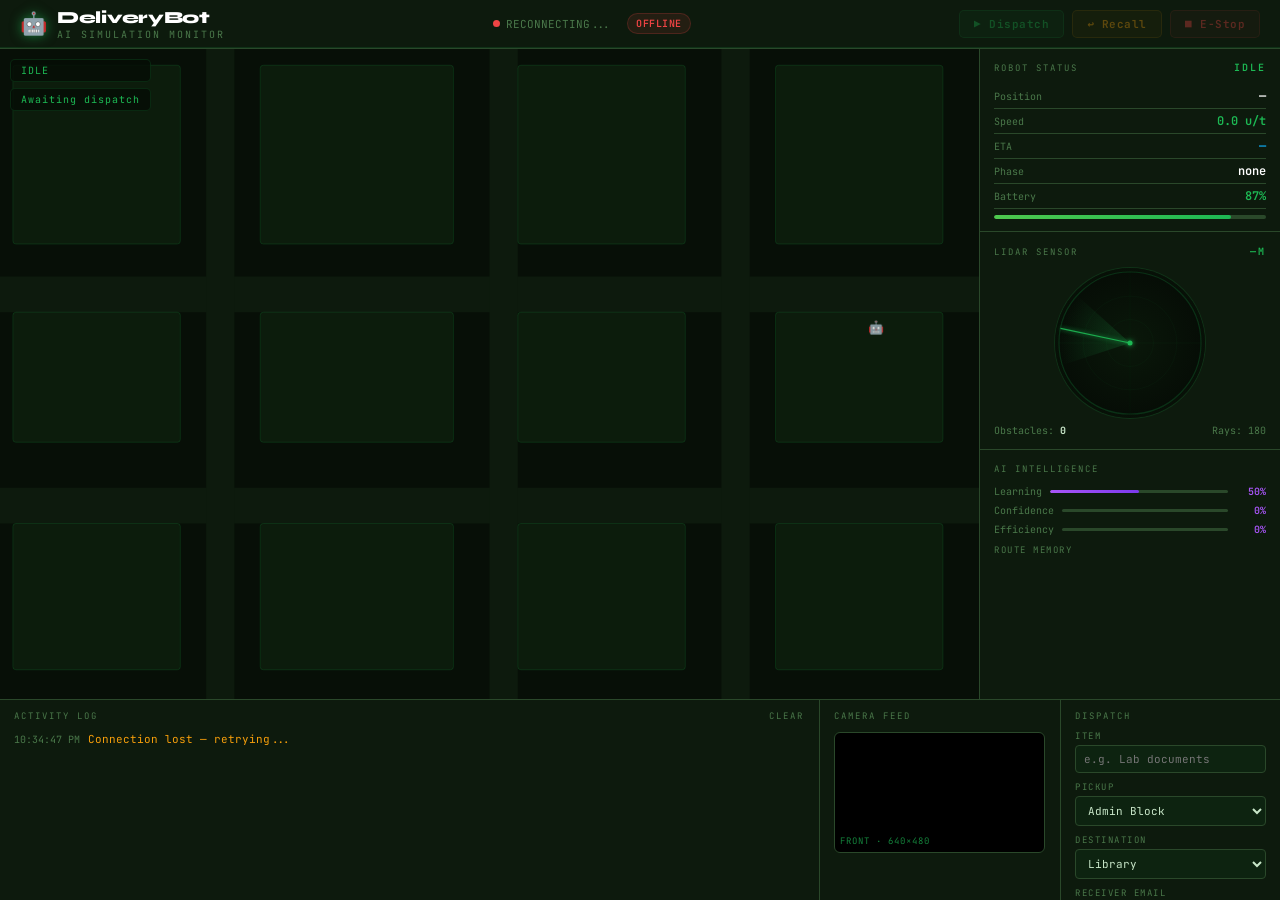
==== sim_viewer.html @ 1715b73e "Initial DeliveryBot release — autonomous campus delivery robot simulation Features: A* pathfinding, " ====
<!DOCTYPE html>
<html lang="en">
<head>
<meta charset="UTF-8">
<meta name="viewport" content="width=device-width, initial-scale=1.0">
<title>DeliveryBot — AI Simulation Monitor</title>
<style>
@import url('https://fonts.googleapis.com/css2?family=JetBrains+Mono:wght@300;400;500;600;700&family=Syne:wght@700;800&display=swap');

:root{
  --bg:#060d06; --panel:#0d1a0d; --border:rgba(29,185,84,0.15);
  --accent:#1db954; --accent2:rgba(29,185,84,0.08);
  --text:#c8e6c8; --muted:#4a784a; --faint:#2a482a;
  --err:#ef4444; --warn:#f59e0b; --blue:#0ea5e9;
  --mono:'JetBrains Mono',monospace; --disp:'Syne',sans-serif;
}
*{box-sizing:border-box;margin:0;padding:0}
html,body{height:100%;background:var(--bg);color:var(--text);font-family:var(--mono);font-size:13px;overflow:hidden}

/* ── Layout ── */
.shell{display:grid;grid-template-columns:1fr 300px;grid-template-rows:48px 1fr 200px;height:100vh;gap:1px;background:var(--faint)}
.topbar{grid-column:1/-1;background:var(--panel);display:flex;align-items:center;justify-content:space-between;padding:0 20px;border-bottom:1px solid var(--border)}
.map-panel{background:var(--bg);position:relative;overflow:hidden}
.side-panel{background:var(--panel);display:flex;flex-direction:column;gap:1px;overflow:hidden}
.bottom-bar{grid-column:1/-1;background:var(--panel);display:flex;gap:1px;overflow:hidden}

/* ── Topbar ── */
.tb-logo{display:flex;align-items:center;gap:10px}
.tb-logo-icon{font-size:22px;filter:drop-shadow(0 0 6px rgba(29,185,84,0.6))}
.tb-title{font-family:var(--disp);font-size:17px;font-weight:800;color:#fff;letter-spacing:-0.3px}
.tb-sub{font-size:10px;color:var(--muted);letter-spacing:2px}
.tb-status{display:flex;align-items:center;gap:6px;font-size:11px;color:var(--muted)}
.status-dot{width:7px;height:7px;border-radius:50%;background:var(--accent);animation:blink 1.8s ease-in-out infinite}
@keyframes blink{0%,100%{box-shadow:0 0 0 2px rgba(29,185,84,.25)}50%{box-shadow:0 0 0 4px rgba(29,185,84,.1)}}
.status-dot.offline{background:var(--err);animation:none}
.tb-controls{display:flex;gap:8px;align-items:center}
.tb-btn{padding:6px 14px;border-radius:5px;font-family:var(--mono);font-size:11px;font-weight:600;cursor:pointer;transition:all .2s;letter-spacing:.5px;border:1px solid}
.tb-btn.green{background:rgba(29,185,84,.12);color:var(--accent);border-color:rgba(29,185,84,.3)}
.tb-btn.green:hover{background:rgba(29,185,84,.22);border-color:var(--accent)}
.tb-btn.yellow{background:rgba(245,158,11,.1);color:var(--warn);border-color:rgba(245,158,11,.25)}
.tb-btn.yellow:hover{background:rgba(245,158,11,.2)}
.tb-btn.red{background:rgba(239,68,68,.1);color:var(--err);border-color:rgba(239,68,68,.25)}
.tb-btn.red:hover{background:rgba(239,68,68,.2)}
.tb-btn:disabled{opacity:.35;cursor:not-allowed}

/* ── Map canvas ── */
#sim-map{display:block;width:100%;height:100%}
.map-overlay{position:absolute;top:10px;left:10px;pointer-events:none;display:flex;flex-direction:column;gap:6px}
.map-tag{background:rgba(6,13,6,.8);border:1px solid var(--border);border-radius:5px;padding:4px 10px;font-size:10px;color:var(--accent);letter-spacing:1px}

/* ── Side panel sections ── */
.sp-section{padding:12px 14px;border-bottom:1px solid var(--faint)}
.sp-section:last-child{border-bottom:none;flex:1}
.sp-hdr{font-size:9px;color:var(--muted);letter-spacing:2px;text-transform:uppercase;margin-bottom:10px;display:flex;justify-content:space-between;align-items:center}
.sp-hdr span{color:var(--accent);font-size:10px;font-weight:600}

/* Robot status */
.rs-row{display:flex;justify-content:space-between;align-items:center;padding:4px 0;border-bottom:1px solid var(--faint)}
.rs-row:last-child{border-bottom:none}
.rs-key{font-size:10px;color:var(--muted)}
.rs-val{font-size:12px;font-weight:600;color:#fff}
.rs-val.green{color:var(--accent)}
.rs-val.yellow{color:var(--warn)}
.rs-val.red{color:var(--err)}
.rs-val.blue{color:var(--blue)}
.batt-bar{width:100%;height:4px;background:var(--faint);border-radius:99px;margin-top:6px;overflow:hidden}
.batt-fill{height:100%;border-radius:99px;background:linear-gradient(90deg,#4ec94e,var(--accent));transition:width .8s}

/* LIDAR */
.lidar-wrap{display:flex;justify-content:center;margin:4px 0}
#lidar-mini{border-radius:50%;background:radial-gradient(circle,#0a180a,#060d06);box-shadow:0 0 0 1px var(--border)}

/* AI panel */
.ai-row{display:flex;justify-content:space-between;margin-bottom:6px;align-items:center}
.ai-label{font-size:10px;color:var(--muted)}
.ai-bar{flex:1;height:3px;background:var(--faint);border-radius:99px;margin:0 8px;overflow:hidden}
.ai-bar-fill{height:100%;background:linear-gradient(90deg,#a855f7,#7c3aed);border-radius:99px;transition:width .8s}
.ai-pct{font-size:10px;font-weight:600;color:#a855f7;min-width:30px;text-align:right}

/* Bottom bar */
.log-panel{flex:1;padding:10px 14px;overflow-y:auto;display:flex;flex-direction:column;gap:4px}
.log-hdr{font-size:9px;color:var(--muted);letter-spacing:2px;text-transform:uppercase;margin-bottom:6px;display:flex;justify-content:space-between}
.log-line{font-size:11px;color:var(--text);display:flex;gap:8px;align-items:baseline}
.log-line .ts{color:var(--muted);font-size:10px;flex-shrink:0}
.log-line .msg{flex:1;overflow:hidden;text-overflow:ellipsis;white-space:nowrap}
.log-line.info .msg{color:var(--accent)}
.log-line.warn .msg{color:var(--warn)}
.log-line.err  .msg{color:var(--err)}
.log-line.blue .msg{color:var(--blue)}

/* Camera panel */
.cam-panel{width:240px;padding:10px 14px;border-left:1px solid var(--faint)}
.cam-canvas-wrap{position:relative;margin:6px 0}
#cam-canvas{display:block;width:100%;border-radius:6px;background:#000;border:1px solid var(--faint)}
.cam-label{position:absolute;bottom:6px;left:6px;font-size:9px;color:rgba(29,185,84,.7);letter-spacing:1px}
.cam-detect{margin-top:6px;display:flex;flex-direction:column;gap:3px}
.cam-obj{display:flex;justify-content:space-between;font-size:10px;padding:2px 6px;background:rgba(29,185,84,.06);border-radius:3px;border:1px solid var(--faint)}

/* Dispatch panel */
.dispatch-panel{width:220px;padding:10px 14px;border-left:1px solid var(--faint)}
.dp-field{display:flex;flex-direction:column;gap:3px;margin-bottom:8px}
.dp-label{font-size:9px;color:var(--muted);letter-spacing:1.5px;text-transform:uppercase}
.dp-input,.dp-select{
  background:rgba(29,185,84,.05);border:1px solid var(--faint);border-radius:4px;
  padding:6px 8px;font-family:var(--mono);font-size:11px;color:var(--text);
  transition:border-color .2s;outline:none;width:100%
}
.dp-input:focus,.dp-select:focus{border-color:rgba(29,185,84,.4);box-shadow:0 0 0 2px rgba(29,185,84,.08)}
.dp-select option{background:#0d1a0d}
.dp-btn{width:100%;padding:8px;border-radius:4px;font-family:var(--mono);font-size:11px;font-weight:700;cursor:pointer;transition:all .2s;letter-spacing:.5px;border:1px solid;margin-top:4px}
.dp-btn.start{background:rgba(29,185,84,.12);color:var(--accent);border-color:rgba(29,185,84,.3)}
.dp-btn.start:hover:not(:disabled){background:rgba(29,185,84,.22)}

/* Scrollbar */
::-webkit-scrollbar{width:3px;height:3px}
::-webkit-scrollbar-track{background:transparent}
::-webkit-scrollbar-thumb{background:var(--faint);border-radius:99px}

/* connection badge */
#conn-badge{font-size:10px;padding:3px 8px;border-radius:99px;font-weight:600;letter-spacing:.5px}
#conn-badge.connected{background:rgba(29,185,84,.12);color:var(--accent);border:1px solid rgba(29,185,84,.25)}
#conn-badge.disconnected{background:rgba(239,68,68,.1);color:var(--err);border:1px solid rgba(239,68,68,.2)}
</style>
</head>
<body>
<div class="shell">

  <!-- ── Top bar ── -->
  <header class="topbar">
    <div class="tb-logo">
      <span class="tb-logo-icon">🤖</span>
      <div>
        <div class="tb-title">DeliveryBot</div>
        <div class="tb-sub">AI SIMULATION MONITOR</div>
      </div>
    </div>
    <div style="display:flex;align-items:center;gap:16px">
      <div class="tb-status">
        <div class="status-dot" id="sys-dot"></div>
        <span id="sys-text">Connecting…</span>
      </div>
      <span id="conn-badge" class="disconnected">OFFLINE</span>
    </div>
    <div class="tb-controls">
      <button class="tb-btn green" id="btn-start" onclick="cmdStart()" disabled>▶ Dispatch</button>
      <button class="tb-btn yellow" id="btn-recall" onclick="cmdRecall()" disabled>↩ Recall</button>
      <button class="tb-btn red" id="btn-stop" onclick="cmdStop()" disabled>■ E-Stop</button>
    </div>
  </header>

  <!-- ── Map ── -->
  <div class="map-panel">
    <canvas id="sim-map"></canvas>
    <div class="map-overlay">
      <div class="map-tag" id="map-status-tag">IDLE</div>
      <div class="map-tag" id="map-task-tag">Awaiting dispatch</div>
    </div>
    <!-- Lock overlay banner -->
    <div id="lock-banner" style="display:none;position:absolute;top:50%;left:50%;transform:translate(-50%,-50%);
      background:rgba(6,13,6,0.92);border:2px solid rgba(239,68,68,0.5);border-radius:14px;
      padding:20px 28px;text-align:center;z-index:10;min-width:280px;
      box-shadow:0 0 40px rgba(239,68,68,0.2)">
      <div id="lock-banner-icon" style="font-size:36px;margin-bottom:8px">🔒</div>
      <div style="font-family:'Syne',sans-serif;font-size:17px;font-weight:800;color:#fff;margin-bottom:4px">DELIVERY LOCKED</div>
      <div style="font-size:11px;color:#ef4444;letter-spacing:2px;margin-bottom:12px" id="lock-banner-dest">Package at destination</div>
      <div id="lock-banner-hint" style="font-size:11px;color:#4a784a;margin-bottom:14px"></div>
      <div style="display:flex;gap:6px;justify-content:center;margin-bottom:10px" id="lock-banner-digits">
        <input class="sv-lock-digit" maxlength="1" type="text" inputmode="numeric"
          style="width:38px;height:44px;text-align:center;font-size:20px;font-weight:700;
          border-radius:8px;border:2px solid rgba(239,68,68,0.3);background:rgba(239,68,68,0.06);
          color:#fff;font-family:'JetBrains Mono',monospace;outline:none">
        <input class="sv-lock-digit" maxlength="1" type="text" inputmode="numeric"
          style="width:38px;height:44px;text-align:center;font-size:20px;font-weight:700;
          border-radius:8px;border:2px solid rgba(239,68,68,0.3);background:rgba(239,68,68,0.06);
          color:#fff;font-family:'JetBrains Mono',monospace;outline:none">
        <input class="sv-lock-digit" maxlength="1" type="text" inputmode="numeric"
          style="width:38px;height:44px;text-align:center;font-size:20px;font-weight:700;
          border-radius:8px;border:2px solid rgba(239,68,68,0.3);background:rgba(239,68,68,0.06);
          color:#fff;font-family:'JetBrains Mono',monospace;outline:none">
        <input class="sv-lock-digit" maxlength="1" type="text" inputmode="numeric"
          style="width:38px;height:44px;text-align:center;font-size:20px;font-weight:700;
          border-radius:8px;border:2px solid rgba(239,68,68,0.3);background:rgba(239,68,68,0.06);
          color:#fff;font-family:'JetBrains Mono',monospace;outline:none">
        <input class="sv-lock-digit" maxlength="1" type="text" inputmode="numeric"
          style="width:38px;height:44px;text-align:center;font-size:20px;font-weight:700;
          border-radius:8px;border:2px solid rgba(239,68,68,0.3);background:rgba(239,68,68,0.06);
          color:#fff;font-family:'JetBrains Mono',monospace;outline:none">
        <input class="sv-lock-digit" maxlength="1" type="text" inputmode="numeric"
          style="width:38px;height:44px;text-align:center;font-size:20px;font-weight:700;
          border-radius:8px;border:2px solid rgba(239,68,68,0.3);background:rgba(239,68,68,0.06);
          color:#fff;font-family:'JetBrains Mono',monospace;outline:none">
      </div>
      <div id="lock-banner-err" style="font-size:11px;color:#ef4444;min-height:16px;margin-bottom:8px"></div>
      <button onclick="svUnlock()" style="width:100%;padding:10px;background:rgba(239,68,68,0.15);
        border:1px solid rgba(239,68,68,0.4);border-radius:8px;color:#ef4444;
        font-family:'JetBrains Mono',monospace;font-size:12px;font-weight:700;
        cursor:pointer;letter-spacing:1px">🔓 UNLOCK</button>
    </div>
  </div>

  <!-- ── Side panel ── -->
  <div class="side-panel">
    <!-- Robot status -->
    <div class="sp-section">
      <div class="sp-hdr">Robot Status <span id="sp-status">IDLE</span></div>
      <div class="rs-row"><span class="rs-key">Position</span><span class="rs-val" id="rs-pos">—</span></div>
      <div class="rs-row"><span class="rs-key">Speed</span><span class="rs-val green" id="rs-speed">0.0 u/t</span></div>
      <div class="rs-row"><span class="rs-key">ETA</span><span class="rs-val blue" id="rs-eta">—</span></div>
      <div class="rs-row"><span class="rs-key">Phase</span><span class="rs-val" id="rs-phase">none</span></div>
      <div class="rs-row">
        <span class="rs-key">Battery</span>
        <span class="rs-val green" id="rs-batt">87%</span>
      </div>
      <div class="batt-bar"><div class="batt-fill" id="batt-fill" style="width:87%"></div></div>
    </div>

    <!-- LIDAR mini -->
    <div class="sp-section">
      <div class="sp-hdr">LIDAR Sensor <span id="lidar-nearest">—m</span></div>
      <div class="lidar-wrap">
        <canvas id="lidar-mini" width="150" height="150"></canvas>
      </div>
      <div style="display:flex;justify-content:space-between;font-size:10px;margin-top:6px;color:var(--muted)">
        <span>Obstacles: <b style="color:var(--text)" id="lidar-obs">0</b></span>
        <span>Rays: 180</span>
      </div>
    </div>

    <!-- AI info -->
    <div class="sp-section" style="flex:1">
      <div class="sp-hdr">AI Intelligence</div>
      <div class="ai-row">
        <span class="ai-label">Learning</span>
        <div class="ai-bar"><div class="ai-bar-fill" id="ai-learn-bar" style="width:50%"></div></div>
        <span class="ai-pct" id="ai-learn-pct">50%</span>
      </div>
      <div class="ai-row">
        <span class="ai-label">Confidence</span>
        <div class="ai-bar"><div class="ai-bar-fill" id="ai-conf-bar" style="width:0%"></div></div>
        <span class="ai-pct" id="ai-conf-pct">0%</span>
      </div>
      <div class="ai-row">
        <span class="ai-label">Efficiency</span>
        <div class="ai-bar"><div class="ai-bar-fill" id="ai-eff-bar" style="width:0%"></div></div>
        <span class="ai-pct" id="ai-eff-pct">0%</span>
      </div>
      <div style="font-size:9px;color:var(--muted);letter-spacing:1.5px;margin:8px 0 4px">ROUTE MEMORY</div>
      <div id="ai-routes" style="display:flex;flex-direction:column;gap:3px"></div>
    </div>
  </div>

  <!-- ── Bottom bar ── -->
  <div class="bottom-bar">
    <!-- Activity log -->
    <div class="log-panel" id="log-panel">
      <div class="log-hdr">Activity Log <span style="cursor:pointer;color:var(--muted)" onclick="clearLog()">Clear</span></div>
    </div>

    <!-- Camera feed -->
    <div class="cam-panel">
      <div class="sp-hdr">Camera Feed</div>
      <div class="cam-canvas-wrap">
        <canvas id="cam-canvas" width="210" height="120"></canvas>
        <span class="cam-label">FRONT · 640×480</span>
      </div>
      <div class="cam-detect" id="cam-detect"></div>
    </div>

    <!-- Dispatch -->
    <div class="dispatch-panel">
      <div class="sp-hdr" style="margin-bottom:8px">Dispatch</div>
      <div class="dp-field">
        <span class="dp-label">Item</span>
        <input class="dp-input" id="dp-item" placeholder="e.g. Lab documents">
      </div>
      <div class="dp-field">
        <span class="dp-label">Pickup</span>
        <select class="dp-select" id="dp-pickup">
          <option>Admin Block</option><option>Library</option>
          <option>Canteen</option><option>Main Gate</option>
        </select>
      </div>
      <div class="dp-field">
        <span class="dp-label">Destination</span>
        <select class="dp-select" id="dp-dest">
          <option>Library</option>
          <option>Lab A — Chemistry</option><option>Lab B — Physics</option>
          <option>Lab C — Computer</option><option>Canteen</option>
          <option>Room 101 — Science Block</option><option>Room 205 — Engineering</option>
          <option>Room 301 — Arts Block</option><option>Room 410 — Admin</option>
          <option>Medical Centre</option><option>Hostel A</option>
          <option>Hostel B</option><option>Sports Complex</option>
          <option>Main Gate</option>
        </select>
      </div>
      <div class="dp-field">
        <span class="dp-label">Receiver Email</span>
        <input class="dp-input" id="dp-receiver-email" type="email" placeholder="receiver@campus.edu">
      </div>
      <button class="dp-btn start" id="dp-btn" onclick="dispatchFromForm()">🚀 Start Delivery</button>
    </div>
  </div>

</div>

<script>
'use strict';

// ── WebSocket connection ──────────────────────────────────────────────
const WS_URL = 'ws://localhost:8000/ws';
let   ws, lastState = null, reconnectTimer = null;

function connect() {
  try { ws = new WebSocket(WS_URL); }
  catch { scheduleReconnect(); return; }

  ws.onopen = () => {
    setConnected(true);
    log('WebSocket connected to Python simulation', 'info');
  };
  ws.onmessage = e => {
    try {
      const msg = JSON.parse(e.data);
      if      (msg.type === 'state')            handleState(msg);
      else if (msg.type === 'delivery_lock')    showLockBanner(msg);
      else if (msg.type === 'delivery_unlocked') hideLockBanner(msg.message);
      else if (msg.type === 'unlock_error')     showLockBannerErr(msg.message);
    } catch {}
  };
  ws.onclose = () => {
    setConnected(false);
    scheduleReconnect();
  };
  ws.onerror = () => { ws.close(); };
}

function scheduleReconnect() {
  clearTimeout(reconnectTimer);
  reconnectTimer = setTimeout(connect, 3000);
}

function sendCmd(obj) {
  if (ws && ws.readyState === WebSocket.OPEN)
    ws.send(JSON.stringify(obj));
}

function setConnected(on) {
  const dot  = document.getElementById('sys-dot');
  const txt  = document.getElementById('sys-text');
  const badge = document.getElementById('conn-badge');
  dot.className  = 'status-dot' + (on ? '' : ' offline');
  txt.textContent = on ? 'ONLINE' : 'RECONNECTING...';
  badge.className = on ? 'connected' : 'disconnected';
  badge.textContent = on ? 'LIVE' : 'OFFLINE';
  ['btn-start','btn-recall','btn-stop'].forEach(id =>
    document.getElementById(id).disabled = !on
  );
}

// ── State handling ─────────────────────────────────────────────────
function handleState(s) {
  lastState = s;
  const r = s.robot;

  // Topbar tags
  const st = r.status.toUpperCase();
  const stTag = document.getElementById('map-status-tag');
  stTag.textContent = st;
  stTag.style.color = statusColor(r.status);

  document.getElementById('map-task-tag').textContent = r.task;

  // Side panel robot status
  document.getElementById('sp-status').textContent = st;
  document.getElementById('rs-pos').textContent   = `(${Math.round(r.x)}, ${Math.round(r.y)})`;
  document.getElementById('rs-speed').textContent = r.speed.toFixed(1) + ' u/t';
  document.getElementById('rs-eta').textContent   = r.eta > 0 ? r.eta + ' min' : '—';
  document.getElementById('rs-phase').textContent = r.phase || 'none';
  const bpct = Math.round(r.battery);
  document.getElementById('rs-batt').textContent  = bpct + '%';
  document.getElementById('batt-fill').style.width = bpct + '%';
  document.getElementById('batt-fill').style.background =
    bpct <= 20 ? '#ef4444' : bpct <= 40 ? '#f59e0b' :
    'linear-gradient(90deg,#4ec94e,#1db954)';

  // LIDAR
  const ld = s.lidar;
  document.getElementById('lidar-nearest').textContent = ld.nearest + 'm';
  document.getElementById('lidar-obs').textContent     = ld.obstacle_count;
  drawLidar(ld.points);

  // AI
  const ai = s.ai;
  setBar('ai-learn', ai.learning_progress);
  setBar('ai-conf',  ai.confidence);
  setBar('ai-eff',   ai.route_efficiency);
  renderRoutes(ai.routes);

  // Camera
  renderCamera(s.camera);

  // Map
  drawMap(s);
}

function statusColor(s) {
  const m = {idle:'#9ab89a',moving:'#1db954',avoiding:'#f59e0b',rerouting:'#0ea5e9',arrived:'#0ea5e9',returning:'#f59e0b'};
  return m[s] || '#9ab89a';
}
function setBar(id, pct) {
  document.getElementById(id+'-bar').style.width = pct + '%';
  document.getElementById(id+'-pct').textContent = pct + '%';
}
function renderRoutes(routes) {
  const el = document.getElementById('ai-routes');
  if (!routes || !routes.length) return;
  el.innerHTML = routes.map(r =>
    `<div style="display:flex;justify-content:space-between;font-size:9px;padding:2px 0;border-bottom:1px solid var(--faint)">
       <span style="color:var(--muted);overflow:hidden;text-overflow:ellipsis;white-space:nowrap;max-width:120px">${r.label}</span>
       <span style="color:#a855f7;font-weight:600">${r.score}%</span>
     </div>`
  ).join('');
}

// ── Map drawing ───────────────────────────────────────────────────────
const MAP_W = 760, MAP_H = 400;
const BUILDINGS = [
  {x:10, y:10, w:130,h:110,label:'Main Gate',    icon:'🏛'},
  {x:202,y:10, w:150,h:110,label:'Admin Block',  icon:'🏢'},
  {x:402,y:10, w:130,h:110,label:'Science',      icon:'🔬'},
  {x:10, y:162,w:130,h:80, label:'Library',      icon:'📚'},
  {x:202,y:162,w:150,h:80, label:'Lab A',        icon:'⚗'},
  {x:402,y:162,w:130,h:80, label:'Lab B',        icon:'⚡'},
  {x:602,y:162,w:130,h:80, label:'Canteen',      icon:'🍽'},
  {x:10, y:292,w:130,h:90, label:'Engineering',  icon:'⚙'},
  {x:202,y:292,w:150,h:90, label:'Hostel A',     icon:'🏠'},
  {x:402,y:292,w:130,h:90, label:'Sports',       icon:'⚽'},
  {x:602,y:10, w:130,h:110,label:'Medical',      icon:'🏥'},
  {x:602,y:292,w:130,h:90, label:'Hostel B',     icon:'🏘'},
];
const ROADS = [
  {x:0,y:140,w:760,h:22},{x:0,y:270,w:760,h:22},
  {x:160,y:0,w:22,h:400},{x:380,y:0,w:22,h:400},{x:560,y:0,w:22,h:400},
];

let mapCanvas, mapCtx, mapW, mapH;
let animFrame = 0;

function initMap() {
  mapCanvas = document.getElementById('sim-map');
  const parent = mapCanvas.parentElement;
  const dpr = window.devicePixelRatio || 1;
  mapW = parent.clientWidth;
  mapH = parent.clientHeight;
  mapCanvas.width  = mapW * dpr;
  mapCanvas.height = mapH * dpr;
  mapCanvas.style.width  = mapW + 'px';
  mapCanvas.style.height = mapH + 'px';
  mapCtx = mapCanvas.getContext('2d');
  mapCtx.scale(dpr, dpr);

  window.addEventListener('resize', initMap);
}

function sx(x){ return x * mapW / MAP_W; }
function sy(y){ return y * mapH / MAP_H; }
function sw(v){ return v * mapW / MAP_W; }
function sh(v){ return v * mapH / MAP_H; }

function drawMap(s) {
  if (!mapCtx) return;
  animFrame++;
  const c = mapCtx;
  c.clearRect(0, 0, mapW, mapH);

  // Background
  c.fillStyle = '#070f07';
  c.fillRect(0, 0, mapW, mapH);

  // Grid
  c.strokeStyle = 'rgba(29,185,84,0.05)';
  c.lineWidth = 1;
  for (let x = 0; x < mapW; x += sw(40)) {
    c.beginPath(); c.moveTo(x, 0); c.lineTo(x, mapH); c.stroke();
  }
  for (let y = 0; y < mapH; y += sh(40)) {
    c.beginPath(); c.moveTo(0, y); c.lineTo(mapW, y); c.stroke();
  }

  // Roads
  ROADS.forEach(r => {
    c.fillStyle = '#0d1a0d';
    c.fillRect(sx(r.x), sy(r.y), sw(r.w), sh(r.h));
    c.strokeStyle = 'rgba(29,185,84,0.1)';
    c.lineWidth = 1;
    c.setLineDash([sw(8), sw(5)]);
    c.beginPath();
    if (r.w > r.h) {
      c.moveTo(sx(r.x), sy(r.y + r.h/2));
      c.lineTo(sx(r.x + r.w), sy(r.y + r.h/2));
    } else {
      c.moveTo(sx(r.x + r.w/2), sy(r.y));
      c.lineTo(sx(r.x + r.w/2), sy(r.y + r.h));
    }
    c.stroke(); c.setLineDash([]);
  });

  // Buildings
  BUILDINGS.forEach(b => {
    const bx=sx(b.x),by=sy(b.y),bw=sw(b.w),bh=sh(b.h);
    c.fillStyle='rgba(13,31,13,0.9)';
    rrect(c,bx,by,bw,bh,3); c.fill();
    c.strokeStyle='rgba(29,185,84,0.2)'; c.lineWidth=1;
    rrect(c,bx,by,bw,bh,3); c.stroke();
    c.font=`${sw(12)}px serif`; c.textAlign='center';
    c.fillText(b.icon,bx+bw/2,by+sh(22));
    c.font=`500 ${Math.max(7,sw(7.5))}px 'JetBrains Mono',monospace`;
    c.fillStyle='rgba(29,185,84,0.5)';
    c.fillText(b.label,bx+bw/2,by+sh(34));
  });

  // Home base
  c.beginPath(); c.arc(sx(680),sy(170),sw(18),0,Math.PI*2);
  c.strokeStyle='rgba(29,185,84,0.3)'; c.lineWidth=1.5;
  c.setLineDash([3,3]); c.stroke(); c.setLineDash([]);
  c.font=`${sw(10)}px serif`; c.textAlign='center';
  c.fillText('🤖',sx(680),sy(170)+sh(4));

  // LIDAR overlay
  if (s.lidar && s.lidar.points) drawLidarOverlay(c, s.robot, s.lidar.points);

  // Route path
  if (s.path && s.path.length > 1) {
    c.save();
    c.strokeStyle='rgba(29,185,84,0.4)'; c.lineWidth=sw(3);
    c.setLineDash([sw(6),sw(4)]);
    const off = (animFrame * 0.5) % (sw(6)+sw(4));
    c.lineDashOffset = -off;
    c.beginPath();
    c.moveTo(sx(s.path[0].x), sy(s.path[0].y));
    s.path.slice(1).forEach(p=>c.lineTo(sx(p.x),sy(p.y)));
    c.stroke(); c.setLineDash([]); c.restore();
  }

  // Trail
  if (s.trail) {
    s.trail.forEach((t,i)=>{
      const alpha = (i/s.trail.length)*0.35;
      c.beginPath(); c.arc(sx(t.x),sy(t.y),sw(2),0,Math.PI*2);
      c.fillStyle=`rgba(29,185,84,${alpha})`; c.fill();
    });
  }

  // Markers
  if (s.pickup) drawMarker(c, s.pickup.x, s.pickup.y, '#f59e0b', '📦', 'PICKUP');
  if (s.dest) {
    const locked = s.lock && s.lock.active;
    drawMarker(c, s.dest.x, s.dest.y, locked ? '#ef4444' : '#0ea5e9',
               locked ? '🔒' : '📍', locked ? 'LOCKED' : 'DEST');
    // Pulse ring when locked
    if (locked) {
      const pr = (animFrame % 40) / 40 * sw(24);
      const pa = 1 - pr / sw(24);
      c.beginPath(); c.arc(sx(s.dest.x), sy(s.dest.y), pr, 0, Math.PI*2);
      c.strokeStyle = `rgba(239,68,68,${pa*0.6})`; c.lineWidth=1.5; c.stroke();
    }
  }

  // Dynamic obstacles
  if (s.obstacles) {
    s.obstacles.forEach(o=>{
      const col = o.type==='vehicle'?'#f59e0b':'#ef4444';
      c.beginPath(); c.arc(sx(o.x),sy(o.y),sw(o.radius),0,Math.PI*2);
      c.fillStyle=col+'22'; c.fill();
      c.strokeStyle=col+'88'; c.lineWidth=1; c.stroke();
      c.font=`${sw(8)}px serif`; c.textAlign='center';
      c.fillText(o.type==='vehicle'?'🚗':'👤',sx(o.x),sy(o.y)+sh(4));
    });
  }

  // Robot
  drawRobot(c, s.robot);
}

function drawLidarOverlay(c, robot, pts) {
  const rx = sx(robot.x), ry = sy(robot.y);
  pts.forEach(p=>{
    if (!p.hit) return;
    const px=sx(p.x), py=sy(p.y);
    const col = p.type==='building'?'rgba(29,185,84,0.18)':
                p.type==='vehicle'?'rgba(245,158,11,0.5)':
                'rgba(239,68,68,0.5)';
    c.beginPath(); c.moveTo(rx,ry); c.lineTo(px,py);
    c.strokeStyle=col; c.lineWidth=0.5; c.stroke();
    if (p.type!=='building') {
      c.beginPath(); c.arc(px,py,sw(3),0,Math.PI*2);
      c.fillStyle=col; c.fill();
    }
  });
}

function drawRobot(c, r) {
  const rx = sx(r.x), ry = sy(r.y);
  c.save(); c.translate(rx,ry); c.rotate(r.angle + Math.PI/2);
  const col = r.status==='avoiding'?'#f59e0b':
              r.status==='rerouting'?'#0ea5e9':'#1db954';
  c.shadowColor=col; c.shadowBlur=sw(10);
  const bw=sw(12), bh=sh(18);
  c.fillStyle='rgba(6,13,6,0.9)'; c.strokeStyle=col; c.lineWidth=1.5;
  rrect(c,-bw/2,-bh/2,bw,bh,sw(3)); c.fill(); c.stroke();
  c.fillStyle=col;
  rrect(c,-bw/2,-bh/2,bw,bh*0.38,sw(3)); c.fill();
  // wheels
  [[-bw/2-2,-bh*0.2],[bw/2-1,-bh*0.2],[-bw/2-2,bh*0.2],[bw/2-1,bh*0.2]].forEach(([wx,wy])=>{
    c.fillStyle='#0d2010';
    rrect(c,wx,wy-sh(2.5),2.5,sh(5),1); c.fill();
  });
  // center light
  c.beginPath(); c.arc(0,sh(3),sw(2.5),0,Math.PI*2);
  c.fillStyle=col; c.fill();
  c.shadowBlur=0; c.restore();

  // Pulse ring when idle/arrived
  if (r.status==='idle'||r.status==='arrived') {
    const pr = (animFrame % 60) / 60 * sw(20);
    const pa = 1 - pr / sw(20);
    c.beginPath(); c.arc(rx,ry,pr,0,Math.PI*2);
    c.strokeStyle=`rgba(29,185,84,${pa*0.5})`; c.lineWidth=1.5; c.stroke();
  }
}

function drawMarker(c,wx,wy,col,icon,label){
  const x=sx(wx),y=sy(wy);
  c.beginPath(); c.arc(x,y,sw(10),0,Math.PI*2);
  c.fillStyle=col+'22'; c.fill();
  c.strokeStyle=col; c.lineWidth=1.5; c.stroke();
  c.font=`${sw(9)}px serif`; c.textAlign='center';
  c.fillText(icon,x,y+sh(3));
  c.font=`600 ${Math.max(6,sw(6.5))}px 'JetBrains Mono',monospace`;
  c.fillStyle=col; c.fillText(label,x,y+sh(18));
}

function rrect(c,x,y,w,h,r){
  c.beginPath();
  c.moveTo(x+r,y); c.lineTo(x+w-r,y);
  c.quadraticCurveTo(x+w,y,x+w,y+r);
  c.lineTo(x+w,y+h-r);
  c.quadraticCurveTo(x+w,y+h,x+w-r,y+h);
  c.lineTo(x+r,y+h);
  c.quadraticCurveTo(x,y+h,x,y+h-r);
  c.lineTo(x,y+r);
  c.quadraticCurveTo(x,y,x+r,y);
  c.closePath();
}

// ── LIDAR mini ────────────────────────────────────────────────────────
let lidarAngle = 0;
const lidarCanvas = () => document.getElementById('lidar-mini');

function drawLidar(pts) {
  const cv = lidarCanvas();
  if (!cv) return;
  const ct = cv.getContext('2d');
  const W = cv.width, H = cv.height, cx = W/2, cy = H/2, R = W/2 - 4;
  ct.clearRect(0,0,W,H);

  // Background
  const bg = ct.createRadialGradient(cx,cy,0,cx,cy,R);
  bg.addColorStop(0,'#0a180a'); bg.addColorStop(1,'#060d06');
  ct.fillStyle=bg; ct.beginPath(); ct.arc(cx,cy,R,0,Math.PI*2); ct.fill();

  // Rings
  [0.33,0.66,1].forEach(f=>{
    ct.beginPath(); ct.arc(cx,cy,R*f,0,Math.PI*2);
    ct.strokeStyle=`rgba(29,185,84,${f===1?0.2:0.07})`; ct.lineWidth=f===1?1.2:0.5; ct.stroke();
  });

  // Cross
  ct.strokeStyle='rgba(29,185,84,0.07)'; ct.lineWidth=0.5;
  ct.beginPath(); ct.moveTo(cx-R,cy); ct.lineTo(cx+R,cy); ct.stroke();
  ct.beginPath(); ct.moveTo(cx,cy-R); ct.lineTo(cx,cy+R); ct.stroke();

  // Sweep
  lidarAngle = (lidarAngle + 0.05) % (Math.PI*2);
  const sweepLen = Math.PI/3;
  ct.save(); ct.translate(cx,cy); ct.rotate(lidarAngle);
  const sg = ct.createRadialGradient(0,0,0,0,0,R);
  sg.addColorStop(0,'rgba(29,185,84,0.2)'); sg.addColorStop(1,'rgba(29,185,84,0)');
  ct.beginPath(); ct.moveTo(0,0); ct.arc(0,0,R,-sweepLen/2,sweepLen/2); ct.closePath();
  ct.fillStyle=sg; ct.fill();
  ct.beginPath(); ct.moveTo(0,0); ct.lineTo(R,0);
  ct.strokeStyle='rgba(29,185,84,0.9)'; ct.lineWidth=1.2;
  ct.shadowColor='#1db954'; ct.shadowBlur=4; ct.stroke(); ct.shadowBlur=0;
  ct.restore();

  // Obstacle dots
  if (pts) {
    pts.forEach(p=>{
      if (!p.hit) return;
      const px = cx + Math.cos(p.angle)*R*(p.distance/90)*0.95;
      const py = cy + Math.sin(p.angle)*R*(p.distance/90)*0.95;
      const col = p.type==='building'?'rgba(29,185,84,0.4)':
                  p.type==='vehicle'?'rgba(245,158,11,0.8)':
                  'rgba(239,68,68,0.8)';
      ct.beginPath(); ct.arc(px,py,1.8,0,Math.PI*2);
      ct.fillStyle=col; ct.fill();
    });
  }

  // Center dot
  ct.beginPath(); ct.arc(cx,cy,2.5,0,Math.PI*2);
  ct.fillStyle='#1db954'; ct.shadowColor='#1db954'; ct.shadowBlur=5;
  ct.fill(); ct.shadowBlur=0;
}

// ── Camera feed ───────────────────────────────────────────────────────
function renderCamera(cam) {
  if (!cam) return;
  const cv = document.getElementById('cam-canvas');
  if (!cv) return;
  const ct = cv.getContext('2d');
  const W = cv.width, H = cv.height;
  ct.clearRect(0,0,W,H);

  // Dark green tint background
  ct.fillStyle='#030803'; ct.fillRect(0,0,W,H);

  // Scanlines
  for (let y=0; y<H; y+=3) {
    ct.fillStyle='rgba(0,0,0,0.15)'; ct.fillRect(0,y,W,1);
  }

  // Grid overlay
  ct.strokeStyle='rgba(29,185,84,0.06)'; ct.lineWidth=0.5;
  for (let x=0; x<W; x+=20){ct.beginPath();ct.moveTo(x,0);ct.lineTo(x,H);ct.stroke();}
  for (let y=0; y<H; y+=20){ct.beginPath();ct.moveTo(0,y);ct.lineTo(W,y);ct.stroke();}

  // Crosshair
  ct.strokeStyle='rgba(29,185,84,0.3)'; ct.lineWidth=0.8;
  ct.beginPath(); ct.moveTo(W/2-12,H/2); ct.lineTo(W/2+12,H/2); ct.stroke();
  ct.beginPath(); ct.moveTo(W/2,H/2-12); ct.lineTo(W/2,H/2+12); ct.stroke();
  ct.beginPath(); ct.arc(W/2,H/2,18,0,Math.PI*2);
  ct.strokeStyle='rgba(29,185,84,0.15)'; ct.stroke();

  // Detected objects
  if (cam.objects && cam.objects.length) {
    cam.objects.forEach((obj,i) => {
      const bx = W/2 + (obj.bearing / 30) * (W/3);
      const by = H/2 - 10 + i * 20;
      const bw = 44, bh = 16;
      ct.strokeStyle='rgba(29,185,84,0.7)'; ct.lineWidth=1;
      ct.strokeRect(bx - bw/2, by - bh/2, bw, bh);
      ct.font='500 8px JetBrains Mono,monospace';
      ct.fillStyle='rgba(29,185,84,0.9)';
      ct.textAlign='center';
      ct.fillText(obj.label, bx, by + 3);
    });
  }

  // Corner brackets
  const bs = 10, bl = 14;
  ct.strokeStyle='rgba(29,185,84,0.35)'; ct.lineWidth=1.5;
  [[0,0],[W-bs,0],[0,H-bs],[W-bs,H-bs]].forEach(([cx,cy])=>{
    const sx = cx===0?1:-1, sy = cy===0?1:-1;
    ct.beginPath(); ct.moveTo(cx+bs,cy); ct.lineTo(cx,cy); ct.lineTo(cx,cy+bs); ct.stroke();
  });

  // Detected objects list
  const det = document.getElementById('cam-detect');
  det.innerHTML = cam.objects && cam.objects.length
    ? cam.objects.map(o=>
        `<div class="cam-obj">
          <span>${o.label}</span>
          <span style="color:var(--blue)">${o.distance}m</span>
          <span style="color:var(--accent)">${Math.round(o.confidence*100)}%</span>
        </div>`
      ).join('')
    : `<div style="font-size:10px;color:var(--muted)">No objects detected</div>`;
}

// ── Activity log ──────────────────────────────────────────────────────
const MAX_LOG = 80;
let logLines = [];
let prevStatus = '';

function log(msg, type='info') {
  const ts = new Date().toLocaleTimeString([],{hour:'2-digit',minute:'2-digit',second:'2-digit'});
  logLines.unshift({ ts, msg, type });
  if (logLines.length > MAX_LOG) logLines.pop();
  renderLog();
}

function renderLog() {
  const panel = document.getElementById('log-panel');
  const existing = panel.children;
  // Keep header
  while (panel.children.length > 1) panel.removeChild(panel.lastChild);
  logLines.slice(0, 30).forEach(l => {
    const div = document.createElement('div');
    div.className = `log-line ${l.type}`;
    div.innerHTML = `<span class="ts">${l.ts}</span><span class="msg">${l.msg}</span>`;
    panel.appendChild(div);
  });
}

function clearLog() { logLines = []; renderLog(); }

// Auto-log status changes
function watchStatus(s) {
  const cur = s.robot.status;
  if (cur !== prevStatus) {
    const msgs = {
      idle:      ['Robot idle at home base', 'info'],
      moving:    [`En route — ${s.robot.task}`, 'info'],
      avoiding:  ['Obstacle detected — pausing', 'warn'],
      rerouting: ['AI replanning path...', 'blue'],
      arrived:   [`Arrived: ${s.robot.destination}`, 'info'],
      returning: ['Returning to home base', 'warn'],
    };
    const [m, t] = msgs[cur] || [cur, 'info'];
    log(m, t);
    prevStatus = cur;
  }
}

// ── Delivery lock / unlock ─────────────────────────────────────────────
let _lockActive = false;

function showLockBanner(msg) {
  _lockActive = true;
  const banner = document.getElementById('lock-banner');
  if (!banner) return;
  banner.style.display = 'block';

  const destEl = document.getElementById('lock-banner-dest');
  if (destEl) destEl.textContent = `${msg.item || 'Package'} at ${msg.dest || 'destination'}`;

  const hintEl = document.getElementById('lock-banner-hint');
  if (hintEl) hintEl.textContent = msg.otp_hint || '';

  if (msg.dev_otp && hintEl) {
    hintEl.innerHTML = `DEV — Unlock Code: <strong style="color:#ef4444">${msg.dev_otp}</strong>`;
  }

  // Wire digit inputs
  const digits = document.querySelectorAll('.sv-lock-digit');
  digits.forEach((el, i) => {
    el.value = '';
    const fresh = el.cloneNode(true);
    el.parentNode.replaceChild(fresh, el);
  });
  const fresh = document.querySelectorAll('.sv-lock-digit');
  fresh.forEach((el, i) => {
    el.addEventListener('input', e => {
      const val = e.target.value.replace(/\D/g,'');
      e.target.value = val;
      if (val && i < fresh.length-1) fresh[i+1].focus();
    });
    el.addEventListener('keydown', e => {
      if (e.key==='Backspace' && !el.value && i>0) fresh[i-1].focus();
      if (e.key==='Enter') svUnlock();
    });
    el.addEventListener('paste', e => {
      const data = (e.clipboardData||window.clipboardData).getData('text').replace(/\D/g,'');
      if (data.length >= 6) {
        fresh.forEach((d,j)=>{ d.value=data[j]||''; });
        e.preventDefault();
        setTimeout(svUnlock, 200);
      }
    });
  });

  setTimeout(() => fresh[0]?.focus(), 100);
  log('DELIVERY LOCKED — enter unlock code', 'err');
}

function hideLockBanner(message) {
  _lockActive = false;
  const banner = document.getElementById('lock-banner');
  const icon = document.getElementById('lock-banner-icon');
  if (icon) {
    icon.textContent = '🔓';
    icon.style.filter = 'drop-shadow(0 0 10px #1db954)';
  }
  setTimeout(() => {
    if (banner) banner.style.display = 'none';
    if (icon) { icon.textContent = '🔒'; icon.style.filter = ''; }
  }, 1400);
  log(message || 'Package unlocked — robot returning', 'info');
}

function showLockBannerErr(message) {
  const el = document.getElementById('lock-banner-err');
  if (el) el.textContent = message || 'Incorrect code';
  const digits = document.querySelectorAll('.sv-lock-digit');
  digits.forEach(d => { d.value=''; d.style.borderColor='rgba(239,68,68,0.8)'; });
  setTimeout(()=>digits.forEach(d=>d.style.borderColor=''),600);
  digits[0]?.focus();
}

function svUnlock() {
  const digits  = document.querySelectorAll('.sv-lock-digit');
  const entered = Array.from(digits).map(d=>d.value).join('');
  const errEl   = document.getElementById('lock-banner-err');
  if (errEl) errEl.textContent = '';
  if (entered.length < 6) { if(errEl) errEl.textContent='Enter all 6 digits'; return; }
  sendCmd({ cmd: 'unlock', otp: entered });
}

// ── Commands ──────────────────────────────────────────────────────────
function cmdStart() {
  const d = document.getElementById('dp-dest').value;
  const i = document.getElementById('dp-item').value || 'Package';
  const p = document.getElementById('dp-pickup').value;
  const re = document.getElementById('dp-receiver-email')?.value.trim() || '';
  sendCmd({ cmd:'start', destination:d, item:i, pickup:p, receiver_email: re });
  log(`Dispatching: ${i} -> ${d}`, 'info');
}
function cmdRecall()  { sendCmd({cmd:'recall'}); log('Robot recalled','warn'); }
function cmdStop()    { sendCmd({cmd:'estop'});  log('Emergency stop!','err'); }
function dispatchFromForm() { cmdStart(); }

// ── Idle animation (no WS) ────────────────────────────────────────────
function idleLoop() {
  if (!lastState) {
    // Draw empty map while disconnected
    if (mapCtx) {
      mapCtx.clearRect(0,0,mapW,mapH);
      mapCtx.fillStyle='#070f07'; mapCtx.fillRect(0,0,mapW,mapH);
      ROADS.forEach(r=>{mapCtx.fillStyle='#0d1a0d';mapCtx.fillRect(sx(r.x),sy(r.y),sw(r.w),sh(r.h));});
      BUILDINGS.forEach(b=>{
        mapCtx.fillStyle='rgba(13,31,13,0.9)'; rrect(mapCtx,sx(b.x),sy(b.y),sw(b.w),sh(b.h),3); mapCtx.fill();
        mapCtx.strokeStyle='rgba(29,185,84,0.15)'; mapCtx.lineWidth=1;rrect(mapCtx,sx(b.x),sy(b.y),sw(b.w),sh(b.h),3);mapCtx.stroke();
      });
      mapCtx.font=`${sw(10)}px serif`; mapCtx.textAlign='center';
      mapCtx.fillText('🤖',sx(680),sy(170)+sh(4));
    }
    drawLidar(null);
  }
  requestAnimationFrame(idleLoop);
}

// ── Override handleState to also watch status ─────────────────────────
const _orig = handleState;
function handleStateWrapped(s) { _orig(s); watchStatus(s); }

// Re-bind ws onmessage after redefinition
const origConnect = connect;

// ── Boot ──────────────────────────────────────────────────────────────
window.addEventListener('load', () => {
  initMap();
  idleLoop();

  ws = null;
  try {
    const _ws = new WebSocket(WS_URL);
    _ws.onopen = () => {
      ws = _ws;
      setConnected(true);
      log('WebSocket connected to Python simulation', 'info');
    };
    _ws.onmessage = e => {
      try {
        const msg = JSON.parse(e.data);
        if      (msg.type === 'state')             handleStateWrapped(msg);
        else if (msg.type === 'delivery_lock')     showLockBanner(msg);
        else if (msg.type === 'delivery_unlocked') hideLockBanner(msg.message);
        else if (msg.type === 'unlock_error')      showLockBannerErr(msg.message);
      } catch {}
    };
    _ws.onclose = () => {
      setConnected(false);
      log('Connection lost — retrying...', 'warn');
      setTimeout(()=>connect(), 3000);
    };
    _ws.onerror = () => _ws.close();
  } catch { log('Could not connect to Python backend', 'err'); }
});

// Re-define connect to reuse same message handler
function connect() {
  try {
    ws = new WebSocket(WS_URL);
    ws.onopen = () => { setConnected(true); log('Reconnected','info'); };
    ws.onmessage = e => {
      try {
        const msg = JSON.parse(e.data);
        if      (msg.type === 'state')             handleStateWrapped(msg);
        else if (msg.type === 'delivery_lock')     showLockBanner(msg);
        else if (msg.type === 'delivery_unlocked') hideLockBanner(msg.message);
        else if (msg.type === 'unlock_error')      showLockBannerErr(msg.message);
      } catch {}
    };
    ws.onclose = () => { setConnected(false); setTimeout(connect, 3000); };
    ws.onerror = () => ws.close();
  } catch { setTimeout(connect, 3000); }
}
</script>
</body>
</html>
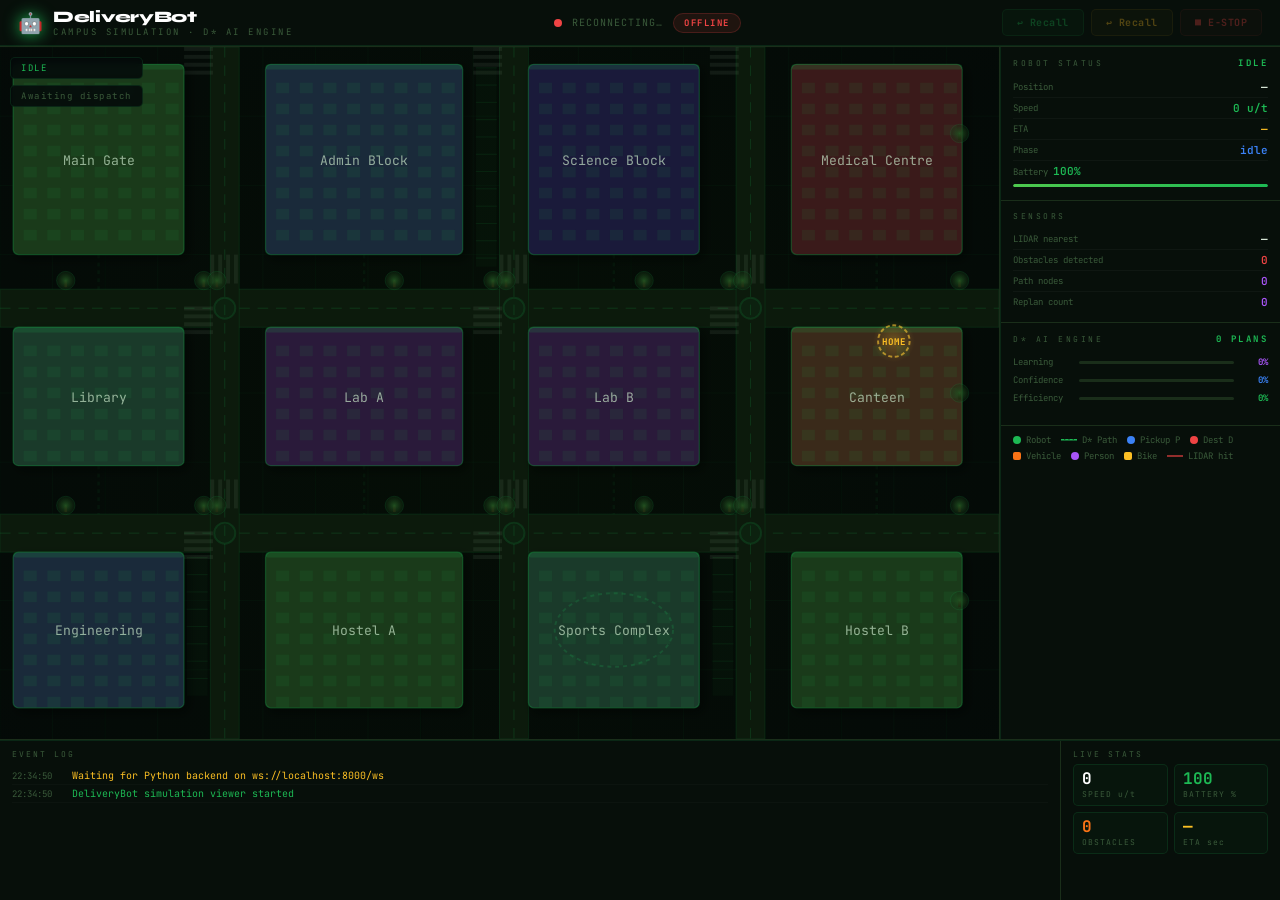
==== commit 71d18c87: "Full sim_viewer rewrite: D* path, LIDAR, vehicles, bikes, pedestrians, campus map" ====
--- a/sim_viewer.html
+++ b/sim_viewer.html
@@ -2,1000 +2,963 @@
 <html lang="en">
 <head>
 <meta charset="UTF-8">
-<meta name="viewport" content="width=device-width, initial-scale=1.0">
-<title>DeliveryBot — AI Simulation Monitor</title>
+<meta name="viewport" content="width=device-width,initial-scale=1">
+<title>DeliveryBot — Live Simulation</title>
+<link rel="preconnect" href="https://fonts.googleapis.com">
+<link href="https://fonts.googleapis.com/css2?family=JetBrains+Mono:wght@300;400;600;700&family=Syne:wght@700;800&display=swap" rel="stylesheet">
 <style>
-@import url('https://fonts.googleapis.com/css2?family=JetBrains+Mono:wght@300;400;500;600;700&family=Syne:wght@700;800&display=swap');
-
+*{box-sizing:border-box;margin:0;padding:0}
 :root{
-  --bg:#060d06; --panel:#0d1a0d; --border:rgba(29,185,84,0.15);
-  --accent:#1db954; --accent2:rgba(29,185,84,0.08);
-  --text:#c8e6c8; --muted:#4a784a; --faint:#2a482a;
-  --err:#ef4444; --warn:#f59e0b; --blue:#0ea5e9;
-  --mono:'JetBrains Mono',monospace; --disp:'Syne',sans-serif;
-}
-*{box-sizing:border-box;margin:0;padding:0}
-html,body{height:100%;background:var(--bg);color:var(--text);font-family:var(--mono);font-size:13px;overflow:hidden}
-
-/* ── Layout ── */
-.shell{display:grid;grid-template-columns:1fr 300px;grid-template-rows:48px 1fr 200px;height:100vh;gap:1px;background:var(--faint)}
-.topbar{grid-column:1/-1;background:var(--panel);display:flex;align-items:center;justify-content:space-between;padding:0 20px;border-bottom:1px solid var(--border)}
-.map-panel{background:var(--bg);position:relative;overflow:hidden}
-.side-panel{background:var(--panel);display:flex;flex-direction:column;gap:1px;overflow:hidden}
-.bottom-bar{grid-column:1/-1;background:var(--panel);display:flex;gap:1px;overflow:hidden}
+  --g:#1db954;--g2:rgba(29,185,84,.12);--g3:rgba(29,185,84,.04);
+  --bg:#04090a;--panel:#070f0a;--border:rgba(29,185,84,.14);
+  --txt:#b8d8b8;--dim:#3a5a3a;--faint:#1a2e1a;
+  --red:#ef4444;--blue:#3b82f6;--orange:#f97316;--yellow:#fbbf24;--purple:#a855f7;
+  --font:'JetBrains Mono',monospace;--disp:'Syne',sans-serif;
+}
+html,body{height:100%;background:var(--bg);color:var(--txt);font-family:var(--font);overflow:hidden;font-size:12px}
+
+/* ── Shell ── */
+.shell{display:grid;grid-template-columns:1fr 280px;grid-template-rows:46px 1fr 160px;height:100vh;gap:1px;background:var(--faint)}
+.topbar{grid-column:1/-1;background:var(--panel);display:flex;align-items:center;justify-content:space-between;padding:0 18px;border-bottom:1px solid var(--border)}
+.map-zone{background:var(--bg);position:relative;overflow:hidden}
+.sidebar{background:var(--panel);display:flex;flex-direction:column;border-left:1px solid var(--border);overflow:hidden}
+.bottom{grid-column:1/-1;background:var(--panel);display:flex;border-top:1px solid var(--border);overflow:hidden}
 
 /* ── Topbar ── */
-.tb-logo{display:flex;align-items:center;gap:10px}
-.tb-logo-icon{font-size:22px;filter:drop-shadow(0 0 6px rgba(29,185,84,0.6))}
-.tb-title{font-family:var(--disp);font-size:17px;font-weight:800;color:#fff;letter-spacing:-0.3px}
-.tb-sub{font-size:10px;color:var(--muted);letter-spacing:2px}
-.tb-status{display:flex;align-items:center;gap:6px;font-size:11px;color:var(--muted)}
-.status-dot{width:7px;height:7px;border-radius:50%;background:var(--accent);animation:blink 1.8s ease-in-out infinite}
-@keyframes blink{0%,100%{box-shadow:0 0 0 2px rgba(29,185,84,.25)}50%{box-shadow:0 0 0 4px rgba(29,185,84,.1)}}
-.status-dot.offline{background:var(--err);animation:none}
-.tb-controls{display:flex;gap:8px;align-items:center}
-.tb-btn{padding:6px 14px;border-radius:5px;font-family:var(--mono);font-size:11px;font-weight:600;cursor:pointer;transition:all .2s;letter-spacing:.5px;border:1px solid}
-.tb-btn.green{background:rgba(29,185,84,.12);color:var(--accent);border-color:rgba(29,185,84,.3)}
-.tb-btn.green:hover{background:rgba(29,185,84,.22);border-color:var(--accent)}
-.tb-btn.yellow{background:rgba(245,158,11,.1);color:var(--warn);border-color:rgba(245,158,11,.25)}
-.tb-btn.yellow:hover{background:rgba(245,158,11,.2)}
-.tb-btn.red{background:rgba(239,68,68,.1);color:var(--err);border-color:rgba(239,68,68,.25)}
-.tb-btn.red:hover{background:rgba(239,68,68,.2)}
-.tb-btn:disabled{opacity:.35;cursor:not-allowed}
-
-/* ── Map canvas ── */
-#sim-map{display:block;width:100%;height:100%}
-.map-overlay{position:absolute;top:10px;left:10px;pointer-events:none;display:flex;flex-direction:column;gap:6px}
-.map-tag{background:rgba(6,13,6,.8);border:1px solid var(--border);border-radius:5px;padding:4px 10px;font-size:10px;color:var(--accent);letter-spacing:1px}
-
-/* ── Side panel sections ── */
-.sp-section{padding:12px 14px;border-bottom:1px solid var(--faint)}
-.sp-section:last-child{border-bottom:none;flex:1}
-.sp-hdr{font-size:9px;color:var(--muted);letter-spacing:2px;text-transform:uppercase;margin-bottom:10px;display:flex;justify-content:space-between;align-items:center}
-.sp-hdr span{color:var(--accent);font-size:10px;font-weight:600}
-
-/* Robot status */
-.rs-row{display:flex;justify-content:space-between;align-items:center;padding:4px 0;border-bottom:1px solid var(--faint)}
-.rs-row:last-child{border-bottom:none}
-.rs-key{font-size:10px;color:var(--muted)}
-.rs-val{font-size:12px;font-weight:600;color:#fff}
-.rs-val.green{color:var(--accent)}
-.rs-val.yellow{color:var(--warn)}
-.rs-val.red{color:var(--err)}
-.rs-val.blue{color:var(--blue)}
-.batt-bar{width:100%;height:4px;background:var(--faint);border-radius:99px;margin-top:6px;overflow:hidden}
-.batt-fill{height:100%;border-radius:99px;background:linear-gradient(90deg,#4ec94e,var(--accent));transition:width .8s}
-
-/* LIDAR */
-.lidar-wrap{display:flex;justify-content:center;margin:4px 0}
-#lidar-mini{border-radius:50%;background:radial-gradient(circle,#0a180a,#060d06);box-shadow:0 0 0 1px var(--border)}
-
-/* AI panel */
-.ai-row{display:flex;justify-content:space-between;margin-bottom:6px;align-items:center}
-.ai-label{font-size:10px;color:var(--muted)}
-.ai-bar{flex:1;height:3px;background:var(--faint);border-radius:99px;margin:0 8px;overflow:hidden}
-.ai-bar-fill{height:100%;background:linear-gradient(90deg,#a855f7,#7c3aed);border-radius:99px;transition:width .8s}
-.ai-pct{font-size:10px;font-weight:600;color:#a855f7;min-width:30px;text-align:right}
-
-/* Bottom bar */
-.log-panel{flex:1;padding:10px 14px;overflow-y:auto;display:flex;flex-direction:column;gap:4px}
-.log-hdr{font-size:9px;color:var(--muted);letter-spacing:2px;text-transform:uppercase;margin-bottom:6px;display:flex;justify-content:space-between}
-.log-line{font-size:11px;color:var(--text);display:flex;gap:8px;align-items:baseline}
-.log-line .ts{color:var(--muted);font-size:10px;flex-shrink:0}
-.log-line .msg{flex:1;overflow:hidden;text-overflow:ellipsis;white-space:nowrap}
-.log-line.info .msg{color:var(--accent)}
-.log-line.warn .msg{color:var(--warn)}
-.log-line.err  .msg{color:var(--err)}
-.log-line.blue .msg{color:var(--blue)}
-
-/* Camera panel */
-.cam-panel{width:240px;padding:10px 14px;border-left:1px solid var(--faint)}
-.cam-canvas-wrap{position:relative;margin:6px 0}
-#cam-canvas{display:block;width:100%;border-radius:6px;background:#000;border:1px solid var(--faint)}
-.cam-label{position:absolute;bottom:6px;left:6px;font-size:9px;color:rgba(29,185,84,.7);letter-spacing:1px}
-.cam-detect{margin-top:6px;display:flex;flex-direction:column;gap:3px}
-.cam-obj{display:flex;justify-content:space-between;font-size:10px;padding:2px 6px;background:rgba(29,185,84,.06);border-radius:3px;border:1px solid var(--faint)}
-
-/* Dispatch panel */
-.dispatch-panel{width:220px;padding:10px 14px;border-left:1px solid var(--faint)}
-.dp-field{display:flex;flex-direction:column;gap:3px;margin-bottom:8px}
-.dp-label{font-size:9px;color:var(--muted);letter-spacing:1.5px;text-transform:uppercase}
-.dp-input,.dp-select{
-  background:rgba(29,185,84,.05);border:1px solid var(--faint);border-radius:4px;
-  padding:6px 8px;font-family:var(--mono);font-size:11px;color:var(--text);
-  transition:border-color .2s;outline:none;width:100%
-}
-.dp-input:focus,.dp-select:focus{border-color:rgba(29,185,84,.4);box-shadow:0 0 0 2px rgba(29,185,84,.08)}
-.dp-select option{background:#0d1a0d}
-.dp-btn{width:100%;padding:8px;border-radius:4px;font-family:var(--mono);font-size:11px;font-weight:700;cursor:pointer;transition:all .2s;letter-spacing:.5px;border:1px solid;margin-top:4px}
-.dp-btn.start{background:rgba(29,185,84,.12);color:var(--accent);border-color:rgba(29,185,84,.3)}
-.dp-btn.start:hover:not(:disabled){background:rgba(29,185,84,.22)}
-
-/* Scrollbar */
-::-webkit-scrollbar{width:3px;height:3px}
-::-webkit-scrollbar-track{background:transparent}
+.logo{display:flex;align-items:center;gap:10px}
+.logo-icon{font-size:20px;filter:drop-shadow(0 0 8px var(--g))}
+.logo-name{font-family:var(--disp);font-size:16px;font-weight:800;color:#fff;letter-spacing:-.3px}
+.logo-sub{font-size:9px;color:var(--dim);letter-spacing:2.5px}
+.conn-wrap{display:flex;align-items:center;gap:10px}
+.pulse{width:8px;height:8px;border-radius:50%;background:var(--g);box-shadow:0 0 0 0 rgba(29,185,84,.4);animation:pulse 2s infinite}
+@keyframes pulse{0%{box-shadow:0 0 0 0 rgba(29,185,84,.5)}70%{box-shadow:0 0 0 6px rgba(29,185,84,0)}100%{box-shadow:0 0 0 0 rgba(29,185,84,0)}}
+.pulse.off{background:var(--red);animation:none;box-shadow:none}
+.conn-txt{font-size:10px;color:var(--dim);letter-spacing:1px}
+.badge{padding:3px 10px;border-radius:99px;font-size:9px;font-weight:700;letter-spacing:1.5px}
+.badge.live{background:var(--g2);color:var(--g);border:1px solid rgba(29,185,84,.25)}
+.badge.offline{background:rgba(239,68,68,.1);color:var(--red);border:1px solid rgba(239,68,68,.2)}
+.controls{display:flex;gap:7px}
+.btn{padding:6px 14px;border-radius:5px;font-family:var(--font);font-size:10px;font-weight:700;cursor:pointer;transition:all .18s;letter-spacing:.5px;border:1px solid}
+.btn-g{background:var(--g2);color:var(--g);border-color:rgba(29,185,84,.3)}.btn-g:hover{background:rgba(29,185,84,.22)}
+.btn-y{background:rgba(251,191,36,.08);color:var(--yellow);border-color:rgba(251,191,36,.2)}.btn-y:hover{background:rgba(251,191,36,.18)}
+.btn-r{background:rgba(239,68,68,.08);color:var(--red);border-color:rgba(239,68,68,.2)}.btn-r:hover{background:rgba(239,68,68,.18)}
+.btn:disabled{opacity:.3;cursor:not-allowed}
+
+/* ── Canvas ── */
+#cv{display:block;width:100%;height:100%}
+.map-hud{position:absolute;top:10px;left:10px;display:flex;flex-direction:column;gap:6px;pointer-events:none}
+.hud-chip{background:rgba(4,9,10,.85);border:1px solid var(--border);border-radius:5px;padding:4px 10px;font-size:9px;letter-spacing:1.5px;backdrop-filter:blur(4px)}
+.hud-chip.green{color:var(--g)}.hud-chip.yellow{color:var(--yellow)}.hud-chip.red{color:var(--red)}.hud-chip.blue{color:var(--blue)}
+
+/* algorithm badge */
+#algo-badge{position:absolute;bottom:10px;left:10px;pointer-events:none;display:none;
+  background:rgba(168,85,247,.15);border:1px solid rgba(168,85,247,.4);
+  border-radius:6px;padding:6px 14px;font-size:10px;color:var(--purple);letter-spacing:2px;font-weight:700;
+  animation:flash .4s ease-in-out infinite alternate;backdrop-filter:blur(4px)}
+@keyframes flash{from{opacity:.6}to{opacity:1}}
+
+/* ── Sidebar sections ── */
+.sb-sec{padding:10px 12px;border-bottom:1px solid var(--faint);flex-shrink:0}
+.sb-hdr{font-size:8px;color:var(--dim);letter-spacing:2.5px;text-transform:uppercase;margin-bottom:8px;display:flex;justify-content:space-between;align-items:center}
+.sb-hdr em{font-style:normal;color:var(--g);font-size:9px;font-weight:700}
+.kv{display:flex;justify-content:space-between;align-items:center;padding:3px 0;border-bottom:1px solid rgba(255,255,255,.03)}
+.kv:last-child{border:none}
+.kv-k{font-size:9px;color:var(--dim)}
+.kv-v{font-size:11px;font-weight:600;color:#e0f0e0}
+.kv-v.g{color:var(--g)}.kv-v.y{color:var(--yellow)}.kv-v.r{color:var(--red)}.kv-v.b{color:var(--blue)}.kv-v.p{color:var(--purple)}
+.bar-wrap{height:3px;background:var(--faint);border-radius:99px;overflow:hidden;margin-top:2px}
+.bar-fill{height:100%;border-radius:99px;transition:width .8s cubic-bezier(.4,0,.2,1)}
+
+/* AI bars */
+.ai-row{display:flex;align-items:center;gap:6px;padding:3px 0}
+.ai-lbl{font-size:9px;color:var(--dim);width:60px;flex-shrink:0}
+.ai-bar{flex:1;height:3px;background:var(--faint);border-radius:99px;overflow:hidden}
+.ai-bar-f{height:100%;border-radius:99px;transition:width .8s}
+.ai-val{font-size:9px;font-weight:700;color:var(--purple);min-width:28px;text-align:right}
+
+/* Legend */
+.legend{display:flex;flex-wrap:wrap;gap:4px 10px;padding:8px 12px}
+.lg-item{display:flex;align-items:center;gap:5px;font-size:9px;color:var(--dim)}
+.lg-dot{width:8px;height:8px;border-radius:50%;flex-shrink:0}
+.lg-line{width:16px;height:2px;flex-shrink:0}
+
+/* ── Bottom bar ── */
+.log-section{flex:1;padding:8px 12px;overflow-y:auto;display:flex;flex-direction:column;gap:3px}
+.log-hdr{font-size:8px;color:var(--dim);letter-spacing:2px;text-transform:uppercase;margin-bottom:5px}
+.log-line{display:flex;gap:8px;font-size:10px;align-items:baseline;padding:2px 0;border-bottom:1px solid rgba(255,255,255,.02)}
+.log-ts{color:var(--dim);font-size:9px;flex-shrink:0;min-width:52px}
+.log-msg{flex:1;overflow:hidden;text-overflow:ellipsis;white-space:nowrap}
+.log-line.info .log-msg{color:var(--g)}.log-line.warn .log-msg{color:var(--yellow)}
+.log-line.err  .log-msg{color:var(--red)}.log-line.blue .log-msg{color:var(--blue)}
+.log-line.purple .log-msg{color:var(--purple)}
+.stats-section{width:220px;padding:8px 12px;border-left:1px solid var(--faint);flex-shrink:0}
+.stat-grid{display:grid;grid-template-columns:1fr 1fr;gap:6px;margin-top:4px}
+.stat-card{background:var(--g3);border:1px solid var(--border);border-radius:5px;padding:6px 8px}
+.stat-val{font-size:16px;font-weight:700;color:#fff;line-height:1}
+.stat-lbl{font-size:8px;color:var(--dim);letter-spacing:1px;margin-top:2px}
+
+/* ── Lock overlay ── */
+#lock-overlay{display:none;position:absolute;inset:0;background:rgba(4,9,10,.88);
+  backdrop-filter:blur(6px);z-index:20;align-items:center;justify-content:center;flex-direction:column;gap:0}
+#lock-overlay.show{display:flex}
+.lock-box{background:var(--panel);border-radius:14px;padding:28px 32px;text-align:center;max-width:340px;width:90%}
+.lock-box.pickup{border:2px solid rgba(59,130,246,.5);box-shadow:0 0 40px rgba(59,130,246,.15)}
+.lock-box.delivery{border:2px solid rgba(239,68,68,.5);box-shadow:0 0 40px rgba(239,68,68,.15)}
+.lock-icon{font-size:40px;margin-bottom:10px}
+.lock-title{font-family:var(--disp);font-size:18px;font-weight:800;color:#fff;margin-bottom:4px}
+.lock-sub{font-size:10px;letter-spacing:2px;margin-bottom:16px}
+.lock-sub.pickup-sub{color:var(--blue)}.lock-sub.delivery-sub{color:var(--red)}
+.lock-item{background:rgba(29,185,84,.06);border:1px solid var(--border);border-radius:6px;
+  padding:8px 12px;margin-bottom:14px;font-size:11px;color:var(--txt)}
+.digits{display:flex;gap:8px;justify-content:center;margin-bottom:12px}
+.digit{width:42px;height:50px;text-align:center;font-size:22px;font-weight:700;border-radius:8px;
+  font-family:var(--font);color:#fff;background:rgba(255,255,255,.05);outline:none;border:2px solid}
+.digit.pickup-digit{border-color:rgba(59,130,246,.35)}.digit.pickup-digit:focus{border-color:var(--blue)}
+.digit.delivery-digit{border-color:rgba(239,68,68,.35)}.digit.delivery-digit:focus{border-color:var(--red)}
+.lock-err{font-size:10px;color:var(--red);min-height:14px;margin-bottom:8px}
+.unlock-btn{width:100%;padding:11px;border-radius:8px;font-family:var(--font);font-size:12px;font-weight:700;
+  cursor:pointer;letter-spacing:1px;transition:all .18s;border:1px solid}
+.unlock-btn.pickup-btn{background:rgba(59,130,246,.12);color:var(--blue);border-color:rgba(59,130,246,.35)}
+.unlock-btn.pickup-btn:hover{background:rgba(59,130,246,.22)}
+.unlock-btn.delivery-btn{background:rgba(239,68,68,.12);color:var(--red);border-color:rgba(239,68,68,.35)}
+.unlock-btn.delivery-btn:hover{background:rgba(239,68,68,.22)}
+
+::-webkit-scrollbar{width:3px}
 ::-webkit-scrollbar-thumb{background:var(--faint);border-radius:99px}
-
-/* connection badge */
-#conn-badge{font-size:10px;padding:3px 8px;border-radius:99px;font-weight:600;letter-spacing:.5px}
-#conn-badge.connected{background:rgba(29,185,84,.12);color:var(--accent);border:1px solid rgba(29,185,84,.25)}
-#conn-badge.disconnected{background:rgba(239,68,68,.1);color:var(--err);border:1px solid rgba(239,68,68,.2)}
 </style>
 </head>
 <body>
 <div class="shell">
 
-  <!-- ── Top bar ── -->
-  <header class="topbar">
-    <div class="tb-logo">
-      <span class="tb-logo-icon">🤖</span>
-      <div>
-        <div class="tb-title">DeliveryBot</div>
-        <div class="tb-sub">AI SIMULATION MONITOR</div>
-      </div>
+<!-- ══ Top bar ══ -->
+<header class="topbar">
+  <div class="logo">
+    <span class="logo-icon">🤖</span>
+    <div><div class="logo-name">DeliveryBot</div><div class="logo-sub">CAMPUS SIMULATION · D* AI ENGINE</div></div>
+  </div>
+  <div class="conn-wrap">
+    <div class="pulse off" id="pulse"></div>
+    <span class="conn-txt" id="conn-txt">CONNECTING…</span>
+    <span class="badge offline" id="badge">OFFLINE</span>
+  </div>
+  <div class="controls">
+    <button class="btn btn-g" id="btn-s" onclick="cmdRecall()" disabled>↩ Recall</button>
+    <button class="btn btn-y" id="btn-r" onclick="cmdRecall()" disabled>↩ Recall</button>
+    <button class="btn btn-r" id="btn-e" onclick="cmdStop()"   disabled>■ E-STOP</button>
+  </div>
+</header>
+
+<!-- ══ Map canvas ══ -->
+<div class="map-zone">
+  <canvas id="cv"></canvas>
+  <div class="map-hud">
+    <div class="hud-chip green" id="chip-status">IDLE</div>
+    <div class="hud-chip" id="chip-task" style="color:var(--dim)">Awaiting dispatch</div>
+    <div class="hud-chip blue" id="chip-phase" style="display:none"></div>
+  </div>
+  <div id="algo-badge">⬡ D* REPLANNING PATH</div>
+
+  <!-- Lock overlay -->
+  <div id="lock-overlay">
+    <div class="lock-box" id="lock-box">
+      <div class="lock-icon" id="lock-icon">🔒</div>
+      <div class="lock-title" id="lock-title">LOCKED</div>
+      <div class="lock-sub" id="lock-sub"></div>
+      <div class="lock-item" id="lock-item"></div>
+      <div class="digits" id="lock-digits"></div>
+      <div class="lock-err" id="lock-err"></div>
+      <button class="unlock-btn" id="unlock-btn" onclick="doUnlock()">🔓 UNLOCK</button>
     </div>
-    <div style="display:flex;align-items:center;gap:16px">
-      <div class="tb-status">
-        <div class="status-dot" id="sys-dot"></div>
-        <span id="sys-text">Connecting…</span>
-      </div>
-      <span id="conn-badge" class="disconnected">OFFLINE</span>
+  </div>
+</div>
+
+<!-- ══ Sidebar ══ -->
+<div class="sidebar">
+  <!-- Robot vitals -->
+  <div class="sb-sec">
+    <div class="sb-hdr">Robot Status <em id="sb-status">IDLE</em></div>
+    <div class="kv"><span class="kv-k">Position</span><span class="kv-v" id="kv-pos">—</span></div>
+    <div class="kv"><span class="kv-k">Speed</span><span class="kv-v g" id="kv-speed">0 u/t</span></div>
+    <div class="kv"><span class="kv-k">ETA</span><span class="kv-v y" id="kv-eta">—</span></div>
+    <div class="kv"><span class="kv-k">Phase</span><span class="kv-v b" id="kv-phase">idle</span></div>
+    <div class="kv" style="flex-direction:column;align-items:flex-start;gap:4px">
+      <span class="kv-k">Battery <span class="kv-v g" id="kv-batt">100%</span></span>
+      <div class="bar-wrap" style="width:100%"><div class="bar-fill" id="batt-bar" style="width:100%;background:linear-gradient(90deg,#4ec94e,#1db954)"></div></div>
     </div>
-    <div class="tb-controls">
-      <button class="tb-btn green" id="btn-start" onclick="cmdStart()" disabled>▶ Dispatch</button>
-      <button class="tb-btn yellow" id="btn-recall" onclick="cmdRecall()" disabled>↩ Recall</button>
-      <button class="tb-btn red" id="btn-stop" onclick="cmdStop()" disabled>■ E-Stop</button>
+  </div>
+
+  <!-- Sensors -->
+  <div class="sb-sec">
+    <div class="sb-hdr">Sensors</div>
+    <div class="kv"><span class="kv-k">LIDAR nearest</span><span class="kv-v" id="kv-near">—</span></div>
+    <div class="kv"><span class="kv-k">Obstacles detected</span><span class="kv-v r" id="kv-obs">0</span></div>
+    <div class="kv"><span class="kv-k">Path nodes</span><span class="kv-v p" id="kv-nodes">0</span></div>
+    <div class="kv"><span class="kv-k">Replan count</span><span class="kv-v p" id="kv-replan">0</span></div>
+  </div>
+
+  <!-- AI Engine -->
+  <div class="sb-sec">
+    <div class="sb-hdr">D* AI Engine <em id="kv-plans">0 plans</em></div>
+    <div class="ai-row"><span class="ai-lbl">Learning</span><div class="ai-bar"><div class="ai-bar-f" id="ai-learn" style="background:linear-gradient(90deg,#a855f7,#7c3aed);width:0%"></div></div><span class="ai-val" id="ai-learn-v">0%</span></div>
+    <div class="ai-row"><span class="ai-lbl">Confidence</span><div class="ai-bar"><div class="ai-bar-f" id="ai-conf" style="background:linear-gradient(90deg,#3b82f6,#2563eb);width:0%"></div></div><span class="ai-val" id="ai-conf-v" style="color:var(--blue)">0%</span></div>
+    <div class="ai-row"><span class="ai-lbl">Efficiency</span><div class="ai-bar"><div class="ai-bar-f" id="ai-eff" style="background:linear-gradient(90deg,#1db954,#15803d);width:0%"></div></div><span class="ai-val" id="ai-eff-v" style="color:var(--g)">0%</span></div>
+    <div style="margin-top:8px;font-size:9px;color:var(--dim)" id="ai-routes"></div>
+  </div>
+
+  <!-- Legend -->
+  <div class="legend">
+    <div class="lg-item"><div class="lg-dot" style="background:#1db954"></div>Robot</div>
+    <div class="lg-item"><div class="lg-line" style="background:rgba(29,185,84,.5);border-top:1px dashed #1db954"></div>D* Path</div>
+    <div class="lg-item"><div class="lg-dot" style="background:#3b82f6"></div>Pickup P</div>
+    <div class="lg-item"><div class="lg-dot" style="background:#ef4444"></div>Dest D</div>
+    <div class="lg-item"><div class="lg-dot" style="background:#f97316;border-radius:2px"></div>Vehicle</div>
+    <div class="lg-item"><div class="lg-dot" style="background:#a855f7"></div>Person</div>
+    <div class="lg-item"><div class="lg-dot" style="background:#fbbf24;border-radius:2px"></div>Bike</div>
+    <div class="lg-item"><div class="lg-line" style="background:rgba(239,68,68,.6)"></div>LIDAR hit</div>
+  </div>
+</div>
+
+<!-- ══ Bottom bar ══ -->
+<div class="bottom">
+  <div class="log-section">
+    <div class="log-hdr">Event Log</div>
+    <div id="log-inner"></div>
+  </div>
+  <div class="stats-section">
+    <div class="log-hdr">Live Stats</div>
+    <div class="stat-grid">
+      <div class="stat-card"><div class="stat-val g" id="st-speed">0</div><div class="stat-lbl">SPEED u/t</div></div>
+      <div class="stat-card"><div class="stat-val" id="st-batt" style="color:var(--g)">100</div><div class="stat-lbl">BATTERY %</div></div>
+      <div class="stat-card"><div class="stat-val" id="st-obs" style="color:var(--orange)">0</div><div class="stat-lbl">OBSTACLES</div></div>
+      <div class="stat-card"><div class="stat-val" id="st-eta" style="color:var(--yellow)">—</div><div class="stat-lbl">ETA sec</div></div>
     </div>
-  </header>
-
-  <!-- ── Map ── -->
-  <div class="map-panel">
-    <canvas id="sim-map"></canvas>
-    <div class="map-overlay">
-      <div class="map-tag" id="map-status-tag">IDLE</div>
-      <div class="map-tag" id="map-task-tag">Awaiting dispatch</div>
-    </div>
-    <!-- Lock overlay banner -->
-    <div id="lock-banner" style="display:none;position:absolute;top:50%;left:50%;transform:translate(-50%,-50%);
-      background:rgba(6,13,6,0.92);border:2px solid rgba(239,68,68,0.5);border-radius:14px;
-      padding:20px 28px;text-align:center;z-index:10;min-width:280px;
-      box-shadow:0 0 40px rgba(239,68,68,0.2)">
-      <div id="lock-banner-icon" style="font-size:36px;margin-bottom:8px">🔒</div>
-      <div style="font-family:'Syne',sans-serif;font-size:17px;font-weight:800;color:#fff;margin-bottom:4px">DELIVERY LOCKED</div>
-      <div style="font-size:11px;color:#ef4444;letter-spacing:2px;margin-bottom:12px" id="lock-banner-dest">Package at destination</div>
-      <div id="lock-banner-hint" style="font-size:11px;color:#4a784a;margin-bottom:14px"></div>
-      <div style="display:flex;gap:6px;justify-content:center;margin-bottom:10px" id="lock-banner-digits">
-        <input class="sv-lock-digit" maxlength="1" type="text" inputmode="numeric"
-          style="width:38px;height:44px;text-align:center;font-size:20px;font-weight:700;
-          border-radius:8px;border:2px solid rgba(239,68,68,0.3);background:rgba(239,68,68,0.06);
-          color:#fff;font-family:'JetBrains Mono',monospace;outline:none">
-        <input class="sv-lock-digit" maxlength="1" type="text" inputmode="numeric"
-          style="width:38px;height:44px;text-align:center;font-size:20px;font-weight:700;
-          border-radius:8px;border:2px solid rgba(239,68,68,0.3);background:rgba(239,68,68,0.06);
-          color:#fff;font-family:'JetBrains Mono',monospace;outline:none">
-        <input class="sv-lock-digit" maxlength="1" type="text" inputmode="numeric"
-          style="width:38px;height:44px;text-align:center;font-size:20px;font-weight:700;
-          border-radius:8px;border:2px solid rgba(239,68,68,0.3);background:rgba(239,68,68,0.06);
-          color:#fff;font-family:'JetBrains Mono',monospace;outline:none">
-        <input class="sv-lock-digit" maxlength="1" type="text" inputmode="numeric"
-          style="width:38px;height:44px;text-align:center;font-size:20px;font-weight:700;
-          border-radius:8px;border:2px solid rgba(239,68,68,0.3);background:rgba(239,68,68,0.06);
-          color:#fff;font-family:'JetBrains Mono',monospace;outline:none">
-        <input class="sv-lock-digit" maxlength="1" type="text" inputmode="numeric"
-          style="width:38px;height:44px;text-align:center;font-size:20px;font-weight:700;
-          border-radius:8px;border:2px solid rgba(239,68,68,0.3);background:rgba(239,68,68,0.06);
-          color:#fff;font-family:'JetBrains Mono',monospace;outline:none">
-        <input class="sv-lock-digit" maxlength="1" type="text" inputmode="numeric"
-          style="width:38px;height:44px;text-align:center;font-size:20px;font-weight:700;
-          border-radius:8px;border:2px solid rgba(239,68,68,0.3);background:rgba(239,68,68,0.06);
-          color:#fff;font-family:'JetBrains Mono',monospace;outline:none">
-      </div>
-      <div id="lock-banner-err" style="font-size:11px;color:#ef4444;min-height:16px;margin-bottom:8px"></div>
-      <button onclick="svUnlock()" style="width:100%;padding:10px;background:rgba(239,68,68,0.15);
-        border:1px solid rgba(239,68,68,0.4);border-radius:8px;color:#ef4444;
-        font-family:'JetBrains Mono',monospace;font-size:12px;font-weight:700;
-        cursor:pointer;letter-spacing:1px">🔓 UNLOCK</button>
-    </div>
-  </div>
-
-  <!-- ── Side panel ── -->
-  <div class="side-panel">
-    <!-- Robot status -->
-    <div class="sp-section">
-      <div class="sp-hdr">Robot Status <span id="sp-status">IDLE</span></div>
-      <div class="rs-row"><span class="rs-key">Position</span><span class="rs-val" id="rs-pos">—</span></div>
-      <div class="rs-row"><span class="rs-key">Speed</span><span class="rs-val green" id="rs-speed">0.0 u/t</span></div>
-      <div class="rs-row"><span class="rs-key">ETA</span><span class="rs-val blue" id="rs-eta">—</span></div>
-      <div class="rs-row"><span class="rs-key">Phase</span><span class="rs-val" id="rs-phase">none</span></div>
-      <div class="rs-row">
-        <span class="rs-key">Battery</span>
-        <span class="rs-val green" id="rs-batt">87%</span>
-      </div>
-      <div class="batt-bar"><div class="batt-fill" id="batt-fill" style="width:87%"></div></div>
-    </div>
-
-    <!-- LIDAR mini -->
-    <div class="sp-section">
-      <div class="sp-hdr">LIDAR Sensor <span id="lidar-nearest">—m</span></div>
-      <div class="lidar-wrap">
-        <canvas id="lidar-mini" width="150" height="150"></canvas>
-      </div>
-      <div style="display:flex;justify-content:space-between;font-size:10px;margin-top:6px;color:var(--muted)">
-        <span>Obstacles: <b style="color:var(--text)" id="lidar-obs">0</b></span>
-        <span>Rays: 180</span>
-      </div>
-    </div>
-
-    <!-- AI info -->
-    <div class="sp-section" style="flex:1">
-      <div class="sp-hdr">AI Intelligence</div>
-      <div class="ai-row">
-        <span class="ai-label">Learning</span>
-        <div class="ai-bar"><div class="ai-bar-fill" id="ai-learn-bar" style="width:50%"></div></div>
-        <span class="ai-pct" id="ai-learn-pct">50%</span>
-      </div>
-      <div class="ai-row">
-        <span class="ai-label">Confidence</span>
-        <div class="ai-bar"><div class="ai-bar-fill" id="ai-conf-bar" style="width:0%"></div></div>
-        <span class="ai-pct" id="ai-conf-pct">0%</span>
-      </div>
-      <div class="ai-row">
-        <span class="ai-label">Efficiency</span>
-        <div class="ai-bar"><div class="ai-bar-fill" id="ai-eff-bar" style="width:0%"></div></div>
-        <span class="ai-pct" id="ai-eff-pct">0%</span>
-      </div>
-      <div style="font-size:9px;color:var(--muted);letter-spacing:1.5px;margin:8px 0 4px">ROUTE MEMORY</div>
-      <div id="ai-routes" style="display:flex;flex-direction:column;gap:3px"></div>
-    </div>
-  </div>
-
-  <!-- ── Bottom bar ── -->
-  <div class="bottom-bar">
-    <!-- Activity log -->
-    <div class="log-panel" id="log-panel">
-      <div class="log-hdr">Activity Log <span style="cursor:pointer;color:var(--muted)" onclick="clearLog()">Clear</span></div>
-    </div>
-
-    <!-- Camera feed -->
-    <div class="cam-panel">
-      <div class="sp-hdr">Camera Feed</div>
-      <div class="cam-canvas-wrap">
-        <canvas id="cam-canvas" width="210" height="120"></canvas>
-        <span class="cam-label">FRONT · 640×480</span>
-      </div>
-      <div class="cam-detect" id="cam-detect"></div>
-    </div>
-
-    <!-- Dispatch -->
-    <div class="dispatch-panel">
-      <div class="sp-hdr" style="margin-bottom:8px">Dispatch</div>
-      <div class="dp-field">
-        <span class="dp-label">Item</span>
-        <input class="dp-input" id="dp-item" placeholder="e.g. Lab documents">
-      </div>
-      <div class="dp-field">
-        <span class="dp-label">Pickup</span>
-        <select class="dp-select" id="dp-pickup">
-          <option>Admin Block</option><option>Library</option>
-          <option>Canteen</option><option>Main Gate</option>
-        </select>
-      </div>
-      <div class="dp-field">
-        <span class="dp-label">Destination</span>
-        <select class="dp-select" id="dp-dest">
-          <option>Library</option>
-          <option>Lab A — Chemistry</option><option>Lab B — Physics</option>
-          <option>Lab C — Computer</option><option>Canteen</option>
-          <option>Room 101 — Science Block</option><option>Room 205 — Engineering</option>
-          <option>Room 301 — Arts Block</option><option>Room 410 — Admin</option>
-          <option>Medical Centre</option><option>Hostel A</option>
-          <option>Hostel B</option><option>Sports Complex</option>
-          <option>Main Gate</option>
-        </select>
-      </div>
-      <div class="dp-field">
-        <span class="dp-label">Receiver Email</span>
-        <input class="dp-input" id="dp-receiver-email" type="email" placeholder="receiver@campus.edu">
-      </div>
-      <button class="dp-btn start" id="dp-btn" onclick="dispatchFromForm()">🚀 Start Delivery</button>
-    </div>
-  </div>
-
+  </div>
 </div>
+
+</div><!-- .shell -->
 
 <script>
 'use strict';
-
-// ── WebSocket connection ──────────────────────────────────────────────
-const WS_URL = 'ws://localhost:8000/ws';
-let   ws, lastState = null, reconnectTimer = null;
-
-function connect() {
-  try { ws = new WebSocket(WS_URL); }
-  catch { scheduleReconnect(); return; }
-
-  ws.onopen = () => {
-    setConnected(true);
-    log('WebSocket connected to Python simulation', 'info');
-  };
-  ws.onmessage = e => {
-    try {
-      const msg = JSON.parse(e.data);
-      if      (msg.type === 'state')            handleState(msg);
-      else if (msg.type === 'delivery_lock')    showLockBanner(msg);
-      else if (msg.type === 'delivery_unlocked') hideLockBanner(msg.message);
-      else if (msg.type === 'unlock_error')     showLockBannerErr(msg.message);
-    } catch {}
-  };
-  ws.onclose = () => {
-    setConnected(false);
-    scheduleReconnect();
-  };
-  ws.onerror = () => { ws.close(); };
-}
-
-function scheduleReconnect() {
-  clearTimeout(reconnectTimer);
-  reconnectTimer = setTimeout(connect, 3000);
-}
-
-function sendCmd(obj) {
-  if (ws && ws.readyState === WebSocket.OPEN)
-    ws.send(JSON.stringify(obj));
-}
-
-function setConnected(on) {
-  const dot  = document.getElementById('sys-dot');
-  const txt  = document.getElementById('sys-text');
-  const badge = document.getElementById('conn-badge');
-  dot.className  = 'status-dot' + (on ? '' : ' offline');
-  txt.textContent = on ? 'ONLINE' : 'RECONNECTING...';
-  badge.className = on ? 'connected' : 'disconnected';
-  badge.textContent = on ? 'LIVE' : 'OFFLINE';
-  ['btn-start','btn-recall','btn-stop'].forEach(id =>
-    document.getElementById(id).disabled = !on
-  );
-}
-
-// ── State handling ─────────────────────────────────────────────────
-function handleState(s) {
-  lastState = s;
-  const r = s.robot;
-
-  // Topbar tags
-  const st = r.status.toUpperCase();
-  const stTag = document.getElementById('map-status-tag');
-  stTag.textContent = st;
-  stTag.style.color = statusColor(r.status);
-
-  document.getElementById('map-task-tag').textContent = r.task;
-
-  // Side panel robot status
-  document.getElementById('sp-status').textContent = st;
-  document.getElementById('rs-pos').textContent   = `(${Math.round(r.x)}, ${Math.round(r.y)})`;
-  document.getElementById('rs-speed').textContent = r.speed.toFixed(1) + ' u/t';
-  document.getElementById('rs-eta').textContent   = r.eta > 0 ? r.eta + ' min' : '—';
-  document.getElementById('rs-phase').textContent = r.phase || 'none';
-  const bpct = Math.round(r.battery);
-  document.getElementById('rs-batt').textContent  = bpct + '%';
-  document.getElementById('batt-fill').style.width = bpct + '%';
-  document.getElementById('batt-fill').style.background =
-    bpct <= 20 ? '#ef4444' : bpct <= 40 ? '#f59e0b' :
-    'linear-gradient(90deg,#4ec94e,#1db954)';
-
-  // LIDAR
-  const ld = s.lidar;
-  document.getElementById('lidar-nearest').textContent = ld.nearest + 'm';
-  document.getElementById('lidar-obs').textContent     = ld.obstacle_count;
-  drawLidar(ld.points);
-
-  // AI
-  const ai = s.ai;
-  setBar('ai-learn', ai.learning_progress);
-  setBar('ai-conf',  ai.confidence);
-  setBar('ai-eff',   ai.route_efficiency);
-  renderRoutes(ai.routes);
-
-  // Camera
-  renderCamera(s.camera);
-
-  // Map
-  drawMap(s);
-}
-
-function statusColor(s) {
-  const m = {idle:'#9ab89a',moving:'#1db954',avoiding:'#f59e0b',rerouting:'#0ea5e9',arrived:'#0ea5e9',returning:'#f59e0b'};
-  return m[s] || '#9ab89a';
-}
-function setBar(id, pct) {
-  document.getElementById(id+'-bar').style.width = pct + '%';
-  document.getElementById(id+'-pct').textContent = pct + '%';
-}
-function renderRoutes(routes) {
-  const el = document.getElementById('ai-routes');
-  if (!routes || !routes.length) return;
-  el.innerHTML = routes.map(r =>
-    `<div style="display:flex;justify-content:space-between;font-size:9px;padding:2px 0;border-bottom:1px solid var(--faint)">
-       <span style="color:var(--muted);overflow:hidden;text-overflow:ellipsis;white-space:nowrap;max-width:120px">${r.label}</span>
-       <span style="color:#a855f7;font-weight:600">${r.score}%</span>
-     </div>`
-  ).join('');
-}
-
-// ── Map drawing ───────────────────────────────────────────────────────
+// ══════════════════════════════════════════════════════════
+//  DeliveryBot — Full Simulation Viewer  v3.0
+// ══════════════════════════════════════════════════════════
+
+// ── Map constants ────────────────────────────────────────
 const MAP_W = 760, MAP_H = 400;
+const HOME_X = 680, HOME_Y = 170;
+
 const BUILDINGS = [
-  {x:10, y:10, w:130,h:110,label:'Main Gate',    icon:'🏛'},
-  {x:202,y:10, w:150,h:110,label:'Admin Block',  icon:'🏢'},
-  {x:402,y:10, w:130,h:110,label:'Science',      icon:'🔬'},
-  {x:10, y:162,w:130,h:80, label:'Library',      icon:'📚'},
-  {x:202,y:162,w:150,h:80, label:'Lab A',        icon:'⚗'},
-  {x:402,y:162,w:130,h:80, label:'Lab B',        icon:'⚡'},
-  {x:602,y:162,w:130,h:80, label:'Canteen',      icon:'🍽'},
-  {x:10, y:292,w:130,h:90, label:'Engineering',  icon:'⚙'},
-  {x:202,y:292,w:150,h:90, label:'Hostel A',     icon:'🏠'},
-  {x:402,y:292,w:130,h:90, label:'Sports',       icon:'⚽'},
-  {x:602,y:10, w:130,h:110,label:'Medical',      icon:'🏥'},
-  {x:602,y:292,w:130,h:90, label:'Hostel B',     icon:'🏘'},
+  {x:10, y:10, w:130,h:110,label:'Main Gate',    col:'#1a3a1a'},
+  {x:202,y:10, w:150,h:110,label:'Admin Block',  col:'#1a2a3a'},
+  {x:402,y:10, w:130,h:110,label:'Science Block',col:'#1a1a3a'},
+  {x:10, y:162,w:130,h:80, label:'Library',      col:'#1a3a2a'},
+  {x:202,y:162,w:150,h:80, label:'Lab A',        col:'#2a1a3a'},
+  {x:402,y:162,w:130,h:80, label:'Lab B',        col:'#2a1a3a'},
+  {x:602,y:162,w:130,h:80, label:'Canteen',      col:'#3a2a1a'},
+  {x:10, y:292,w:130,h:90, label:'Engineering',  col:'#1a2a3a'},
+  {x:202,y:292,w:150,h:90, label:'Hostel A',     col:'#1a3a1a'},
+  {x:402,y:292,w:130,h:90, label:'Sports Complex',col:'#1a3a2a'},
+  {x:602,y:10, w:130,h:110,label:'Medical Centre',col:'#3a1a1a'},
+  {x:602,y:292,w:130,h:90, label:'Hostel B',     col:'#1a3a1a'},
 ];
 const ROADS = [
   {x:0,y:140,w:760,h:22},{x:0,y:270,w:760,h:22},
   {x:160,y:0,w:22,h:400},{x:380,y:0,w:22,h:400},{x:560,y:0,w:22,h:400},
 ];
-
-let mapCanvas, mapCtx, mapW, mapH;
-let animFrame = 0;
-
-function initMap() {
-  mapCanvas = document.getElementById('sim-map');
-  const parent = mapCanvas.parentElement;
-  const dpr = window.devicePixelRatio || 1;
-  mapW = parent.clientWidth;
-  mapH = parent.clientHeight;
-  mapCanvas.width  = mapW * dpr;
-  mapCanvas.height = mapH * dpr;
-  mapCanvas.style.width  = mapW + 'px';
-  mapCanvas.style.height = mapH + 'px';
-  mapCtx = mapCanvas.getContext('2d');
-  mapCtx.scale(dpr, dpr);
-
-  window.addEventListener('resize', initMap);
-}
-
-function sx(x){ return x * mapW / MAP_W; }
-function sy(y){ return y * mapH / MAP_H; }
-function sw(v){ return v * mapW / MAP_W; }
-function sh(v){ return v * mapH / MAP_H; }
-
-function drawMap(s) {
-  if (!mapCtx) return;
-  animFrame++;
-  const c = mapCtx;
-  c.clearRect(0, 0, mapW, mapH);
-
-  // Background
-  c.fillStyle = '#070f07';
-  c.fillRect(0, 0, mapW, mapH);
-
-  // Grid
-  c.strokeStyle = 'rgba(29,185,84,0.05)';
-  c.lineWidth = 1;
-  for (let x = 0; x < mapW; x += sw(40)) {
-    c.beginPath(); c.moveTo(x, 0); c.lineTo(x, mapH); c.stroke();
-  }
-  for (let y = 0; y < mapH; y += sh(40)) {
-    c.beginPath(); c.moveTo(0, y); c.lineTo(mapW, y); c.stroke();
-  }
-
-  // Roads
-  ROADS.forEach(r => {
-    c.fillStyle = '#0d1a0d';
-    c.fillRect(sx(r.x), sy(r.y), sw(r.w), sh(r.h));
-    c.strokeStyle = 'rgba(29,185,84,0.1)';
-    c.lineWidth = 1;
-    c.setLineDash([sw(8), sw(5)]);
-    c.beginPath();
-    if (r.w > r.h) {
-      c.moveTo(sx(r.x), sy(r.y + r.h/2));
-      c.lineTo(sx(r.x + r.w), sy(r.y + r.h/2));
-    } else {
-      c.moveTo(sx(r.x + r.w/2), sy(r.y));
-      c.lineTo(sx(r.x + r.w/2), sy(r.y + r.h));
-    }
-    c.stroke(); c.setLineDash([]);
-  });
-
-  // Buildings
-  BUILDINGS.forEach(b => {
-    const bx=sx(b.x),by=sy(b.y),bw=sw(b.w),bh=sh(b.h);
-    c.fillStyle='rgba(13,31,13,0.9)';
-    rrect(c,bx,by,bw,bh,3); c.fill();
-    c.strokeStyle='rgba(29,185,84,0.2)'; c.lineWidth=1;
-    rrect(c,bx,by,bw,bh,3); c.stroke();
-    c.font=`${sw(12)}px serif`; c.textAlign='center';
-    c.fillText(b.icon,bx+bw/2,by+sh(22));
-    c.font=`500 ${Math.max(7,sw(7.5))}px 'JetBrains Mono',monospace`;
-    c.fillStyle='rgba(29,185,84,0.5)';
-    c.fillText(b.label,bx+bw/2,by+sh(34));
-  });
-
-  // Home base
-  c.beginPath(); c.arc(sx(680),sy(170),sw(18),0,Math.PI*2);
-  c.strokeStyle='rgba(29,185,84,0.3)'; c.lineWidth=1.5;
-  c.setLineDash([3,3]); c.stroke(); c.setLineDash([]);
-  c.font=`${sw(10)}px serif`; c.textAlign='center';
-  c.fillText('🤖',sx(680),sy(170)+sh(4));
-
-  // LIDAR overlay
-  if (s.lidar && s.lidar.points) drawLidarOverlay(c, s.robot, s.lidar.points);
-
-  // Route path
-  if (s.path && s.path.length > 1) {
-    c.save();
-    c.strokeStyle='rgba(29,185,84,0.4)'; c.lineWidth=sw(3);
-    c.setLineDash([sw(6),sw(4)]);
-    const off = (animFrame * 0.5) % (sw(6)+sw(4));
-    c.lineDashOffset = -off;
-    c.beginPath();
-    c.moveTo(sx(s.path[0].x), sy(s.path[0].y));
-    s.path.slice(1).forEach(p=>c.lineTo(sx(p.x),sy(p.y)));
-    c.stroke(); c.setLineDash([]); c.restore();
-  }
-
-  // Trail
-  if (s.trail) {
-    s.trail.forEach((t,i)=>{
-      const alpha = (i/s.trail.length)*0.35;
-      c.beginPath(); c.arc(sx(t.x),sy(t.y),sw(2),0,Math.PI*2);
-      c.fillStyle=`rgba(29,185,84,${alpha})`; c.fill();
+// Decorative trees [x,y]
+const TREES = [
+  [155,135],[165,135],[375,135],[385,135],[555,135],[565,135],
+  [155,265],[165,265],[375,265],[385,265],[555,265],[565,265],
+  [50,135],[50,265],[300,135],[300,265],[490,135],[490,265],
+  [730,135],[730,265],[730,50],[730,200],[730,320],
+];
+// Zebra crossings [x,y,horizontal]
+const ZEBRAS = [
+  {x:160,y:120,h:true},{x:380,y:120,h:true},{x:560,y:120,h:true},
+  {x:160,y:250,h:true},{x:380,y:250,h:true},{x:560,y:250,h:true},
+  {x:140,y:0,  h:false},{x:140,y:150,h:false},{x:140,y:280,h:false},
+  {x:360,y:0,  h:false},{x:360,y:150,h:false},{x:360,y:280,h:false},
+  {x:540,y:0,  h:false},{x:540,y:150,h:false},{x:540,y:280,h:false},
+];
+// Parking spots
+const PARKING = [
+  {x:142,y:295,w:16,h:80},{x:362,y:12,w:16,h:115},{x:542,y:295,w:16,h:80},
+];
+// Campus walkways (thin paths between buildings)
+const WALKS = [
+  {x1:75,y1:120,x2:75,y2:162},{x1:277,y1:120,x2:277,y2:162},
+  {x1:467,y1:120,x2:467,y2:162},{x1:667,y1:120,x2:667,y2:162},
+  {x1:75,y1:242,x2:75,y2:292},{x1:277,y1:242,x2:277,y2:292},
+  {x1:467,y1:242,x2:467,y2:292},{x1:667,y1:242,x2:667,y2:292},
+];
+
+// ── Canvas setup ─────────────────────────────────────────
+let cv, ctx, cW, cH, dpr;
+let scaleX, scaleY;
+let animT = 0, replanCount = 0, replanAnim = 0;
+
+function initCanvas() {
+  cv = document.getElementById('cv');
+  const par = cv.parentElement;
+  dpr = window.devicePixelRatio || 1;
+  cW = par.clientWidth; cH = par.clientHeight;
+  cv.width  = cW * dpr; cv.height = cH * dpr;
+  cv.style.width = cW+'px'; cv.style.height = cH+'px';
+  ctx = cv.getContext('2d');
+  ctx.scale(dpr, dpr);
+  scaleX = cW / MAP_W;
+  scaleY = cH / MAP_H;
+}
+const X = x => x * scaleX;
+const Y = y => y * scaleY;
+const S = v => v * Math.min(scaleX, scaleY);
+
+window.addEventListener('resize', () => { initCanvas(); });
+
+// ── State ────────────────────────────────────────────────
+let state = null, connected = false;
+let lockMode = null; // 'pickup' | 'delivery'
+
+// ── WebSocket ────────────────────────────────────────────
+const WS = 'ws://localhost:8000/ws';
+let ws, reconnT;
+
+function connect() {
+  try { ws = new WebSocket(WS); } catch { sched(); return; }
+  ws.onopen  = () => { setConn(true); log('Simulation connected','info'); };
+  ws.onclose = () => { setConn(false); sched(); };
+  ws.onerror = () => ws.close();
+  ws.onmessage = e => {
+    try {
+      const m = JSON.parse(e.data);
+      if      (m.type === 'state')             { state = m; }
+      else if (m.type === 'pickup_lock')        showLock('pickup', m);
+      else if (m.type === 'delivery_lock')      showLock('delivery', m);
+      else if (m.type === 'pickup_unlocked')    { hideLock(); log('✓ Pickup unlocked — robot proceeding','info'); }
+      else if (m.type === 'delivery_unlocked')  { hideLock(); log('✓ Package collected — delivery complete','info'); }
+      else if (m.type === 'pickup_unlock_error'){ lockErr(m.message); log('✗ Pickup OTP failed: '+m.message,'err'); }
+      else if (m.type === 'unlock_error')       { lockErr(m.message); log('✗ Delivery OTP failed: '+m.message,'err'); }
+    } catch {}
+  };
+}
+function sched(){ clearTimeout(reconnT); reconnT = setTimeout(connect,3000); }
+function send(o){ if(ws && ws.readyState===1) ws.send(JSON.stringify(o)); }
+
+function setConn(on) {
+  connected = on;
+  document.getElementById('pulse').className   = 'pulse'+(on?'':' off');
+  document.getElementById('conn-txt').textContent = on ? 'ONLINE' : 'RECONNECTING…';
+  const b = document.getElementById('badge');
+  b.className = 'badge '+(on?'live':'offline');
+  b.textContent = on ? 'LIVE' : 'OFFLINE';
+  ['btn-s','btn-r','btn-e'].forEach(id => document.getElementById(id).disabled = !on);
+}
+
+// ── Commands ─────────────────────────────────────────────
+function cmdRecall(){ send({type:'recall'}); log('↩ Robot recall requested','warn'); }
+function cmdStop()  { send({type:'estop'});  log('■ EMERGENCY STOP activated','err'); }
+
+// ── Lock overlay ─────────────────────────────────────────
+function showLock(mode, m) {
+  lockMode = mode;
+  const isPickup = mode === 'pickup';
+  const box   = document.getElementById('lock-box');
+  const over  = document.getElementById('lock-overlay');
+  box.className = 'lock-box ' + mode;
+  document.getElementById('lock-icon').textContent  = isPickup ? '📦' : '🔒';
+  document.getElementById('lock-title').textContent = isPickup ? 'LOAD PACKAGE' : 'PACKAGE ARRIVED';
+  const sub = document.getElementById('lock-sub');
+  sub.textContent  = isPickup ? (m.pickup||'') : (m.dest||'');
+  sub.className    = 'lock-sub '+(isPickup?'pickup-sub':'delivery-sub');
+  document.getElementById('lock-item').textContent  = m.item || '';
+  document.getElementById('lock-err').textContent   = '';
+  const digits = document.getElementById('lock-digits');
+  const cls    = isPickup ? 'digit pickup-digit' : 'digit delivery-digit';
+  digits.innerHTML = Array(6).fill(0).map((_,i) =>
+    `<input class="${cls}" id="ld${i}" maxlength="1" inputmode="numeric" type="text">`
+  ).join('');
+  const btn = document.getElementById('unlock-btn');
+  btn.className = 'unlock-btn '+(isPickup?'pickup-btn':'delivery-btn');
+  btn.textContent = isPickup ? '🔓 LOAD & LOCK' : '🔓 UNLOCK & COLLECT';
+  over.classList.add('show');
+  wireDigits();
+  log((isPickup?'📦 Robot at pickup — enter OTP to load':'🔒 Package arrived — enter OTP to collect'),'blue');
+}
+function wireDigits() {
+  for(let i=0;i<6;i++){
+    const el = document.getElementById('ld'+i);
+    if(!el) continue;
+    el.addEventListener('input',()=>{
+      if(el.value && i<5) document.getElementById('ld'+(i+1))?.focus();
+    });
+    el.addEventListener('keydown',e=>{
+      if(e.key==='Backspace'&&!el.value&&i>0) document.getElementById('ld'+(i-1))?.focus();
     });
   }
-
-  // Markers
-  if (s.pickup) drawMarker(c, s.pickup.x, s.pickup.y, '#f59e0b', '📦', 'PICKUP');
-  if (s.dest) {
-    const locked = s.lock && s.lock.active;
-    drawMarker(c, s.dest.x, s.dest.y, locked ? '#ef4444' : '#0ea5e9',
-               locked ? '🔒' : '📍', locked ? 'LOCKED' : 'DEST');
-    // Pulse ring when locked
-    if (locked) {
-      const pr = (animFrame % 40) / 40 * sw(24);
-      const pa = 1 - pr / sw(24);
-      c.beginPath(); c.arc(sx(s.dest.x), sy(s.dest.y), pr, 0, Math.PI*2);
-      c.strokeStyle = `rgba(239,68,68,${pa*0.6})`; c.lineWidth=1.5; c.stroke();
-    }
+  document.getElementById('ld0')?.focus();
+}
+function hideLock(){ document.getElementById('lock-overlay').classList.remove('show'); lockMode=null; }
+function lockErr(msg){ document.getElementById('lock-err').textContent = msg||'Invalid OTP'; }
+async function doUnlock() {
+  const otp = Array(6).fill(0).map((_,i)=>document.getElementById('ld'+i)?.value||'').join('');
+  if(otp.length!==6){ lockErr('Enter all 6 digits'); return; }
+  const isPickup = lockMode === 'pickup';
+  const ep  = isPickup ? '/delivery/pickup-unlock' : '/delivery/unlock';
+  const tok = (() => { try { return JSON.parse(sessionStorage.getItem('dbUser')||localStorage.getItem('dbUser')||'{}').token||''; } catch { return ''; }})();
+  try {
+    const r = await fetch('http://localhost:8000'+ep, {
+      method:'POST',
+      headers:{'Content-Type':'application/json','Authorization':tok?'Bearer '+tok:''},
+      body: JSON.stringify({otp})
+    });
+    const j = await r.json();
+    if(!r.ok) lockErr(j.detail || 'Failed');
+  } catch(e) { lockErr('Network error'); }
+}
+
+// ── Log ──────────────────────────────────────────────────
+function log(msg, cls='info') {
+  const el  = document.getElementById('log-inner');
+  const now = new Date();
+  const ts  = now.getHours().toString().padStart(2,'0')+':'+
+              now.getMinutes().toString().padStart(2,'0')+':'+
+              now.getSeconds().toString().padStart(2,'0');
+  const line = document.createElement('div');
+  line.className = 'log-line '+cls;
+  line.innerHTML = `<span class="log-ts">${ts}</span><span class="log-msg">${msg}</span>`;
+  el.prepend(line);
+  while(el.children.length > 30) el.lastChild.remove();
+}
+
+// ── HUD update ────────────────────────────────────────────
+const STATUS_COL = {
+  idle:'var(--dim)',moving:'var(--g)',avoided:'var(--orange)',rerouting:'var(--blue)',
+  arrived:'var(--yellow)',returning:'var(--blue)',avoiding:'var(--orange)'
+};
+let lastStatus = '';
+
+function updateHUD(s) {
+  const r   = s.robot;
+  const li  = s.lidar || {};
+  const ai  = s.ai    || {};
+
+  // chips
+  const col = STATUS_COL[r.status] || 'var(--dim)';
+  const chip = document.getElementById('chip-status');
+  chip.textContent = r.status.toUpperCase();
+  chip.style.color = col;
+
+  document.getElementById('chip-task').textContent = r.task || 'Awaiting dispatch';
+  const phaseChip = document.getElementById('chip-phase');
+  if(r.phase && r.phase !== 'idle') {
+    phaseChip.style.display = '';
+    phaseChip.textContent   = r.phase.replace(/_/g,' ').toUpperCase();
+  } else phaseChip.style.display = 'none';
+
+  // sidebar
+  document.getElementById('sb-status').textContent  = r.status.toUpperCase();
+  document.getElementById('sb-status').style.color  = col;
+  document.getElementById('kv-pos').textContent     = `(${Math.round(r.x)}, ${Math.round(r.y)})`;
+  document.getElementById('kv-speed').textContent   = r.speed.toFixed(1)+' u/t';
+  document.getElementById('kv-eta').textContent     = r.eta > 0 ? r.eta+'s' : '—';
+  document.getElementById('kv-phase').textContent   = (r.phase||'idle').replace(/_/g,' ');
+  document.getElementById('kv-batt').textContent    = Math.round(r.battery)+'%';
+  const bp = r.battery;
+  const bf = document.getElementById('batt-bar');
+  bf.style.width = bp+'%';
+  bf.style.background = bp<=20?'var(--red)':bp<=40?'var(--orange)':'linear-gradient(90deg,#4ec94e,#1db954)';
+
+  document.getElementById('kv-near').textContent   = li.nearest != null ? Math.round(li.nearest)+'u' : '—';
+  document.getElementById('kv-obs').textContent    = li.obstacle_count || 0;
+  document.getElementById('kv-nodes').textContent  = (s.path||[]).length;
+  document.getElementById('kv-replan').textContent = replanCount;
+  document.getElementById('kv-plans').textContent  = (ai.total_plans||0)+' plans';
+
+  const setAI = (id,v) => {
+    document.getElementById(id).style.width    = v+'%';
+    document.getElementById(id+'-v').textContent = Math.round(v)+'%';
+  };
+  setAI('ai-learn', ai.learning_progress||0);
+  setAI('ai-conf',  ai.confidence||0);
+  setAI('ai-eff',   ai.route_efficiency||0);
+
+  if(ai.routes && ai.routes.length) {
+    document.getElementById('ai-routes').innerHTML = ai.routes.map(rt=>
+      `<div style="display:flex;justify-content:space-between;padding:2px 0;border-bottom:1px solid var(--faint)">
+        <span style="overflow:hidden;text-overflow:ellipsis;white-space:nowrap;max-width:140px;color:var(--dim)">${rt.label||''}</span>
+        <span style="color:var(--purple);font-weight:700">${rt.score||0}%</span>
+      </div>`
+    ).join('');
   }
 
-  // Dynamic obstacles
-  if (s.obstacles) {
-    s.obstacles.forEach(o=>{
-      const col = o.type==='vehicle'?'#f59e0b':'#ef4444';
-      c.beginPath(); c.arc(sx(o.x),sy(o.y),sw(o.radius),0,Math.PI*2);
-      c.fillStyle=col+'22'; c.fill();
-      c.strokeStyle=col+'88'; c.lineWidth=1; c.stroke();
-      c.font=`${sw(8)}px serif`; c.textAlign='center';
-      c.fillText(o.type==='vehicle'?'🚗':'👤',sx(o.x),sy(o.y)+sh(4));
-    });
+  // bottom stats
+  document.getElementById('st-speed').textContent = r.speed.toFixed(1);
+  document.getElementById('st-batt').textContent  = Math.round(r.battery);
+  document.getElementById('st-obs').textContent   = li.obstacle_count||0;
+  document.getElementById('st-eta').textContent   = r.eta > 0 ? Math.round(r.eta) : '—';
+
+  // replanning
+  if((r.status === 'rerouting' || r.status === 'avoiding') && lastStatus !== r.status) {
+    replanCount++;
+    replanAnim = 40;
+    log('⬡ D* replanning path around obstacle…','purple');
   }
-
-  // Robot
-  drawRobot(c, s.robot);
-}
-
-function drawLidarOverlay(c, robot, pts) {
-  const rx = sx(robot.x), ry = sy(robot.y);
-  pts.forEach(p=>{
-    if (!p.hit) return;
-    const px=sx(p.x), py=sy(p.y);
-    const col = p.type==='building'?'rgba(29,185,84,0.18)':
-                p.type==='vehicle'?'rgba(245,158,11,0.5)':
-                'rgba(239,68,68,0.5)';
-    c.beginPath(); c.moveTo(rx,ry); c.lineTo(px,py);
-    c.strokeStyle=col; c.lineWidth=0.5; c.stroke();
-    if (p.type!=='building') {
-      c.beginPath(); c.arc(px,py,sw(3),0,Math.PI*2);
-      c.fillStyle=col; c.fill();
+  if(replanAnim > 0) {
+    document.getElementById('algo-badge').style.display = '';
+    replanAnim--;
+  } else {
+    document.getElementById('algo-badge').style.display = 'none';
+  }
+  lastStatus = r.status;
+}
+
+// ══════════════════════════════════════════════════════════
+//  DRAWING
+// ══════════════════════════════════════════════════════════
+
+// ── Static map (drawn once per frame as base) ────────────
+let mapCache = null;
+function buildMapCache() {
+  const off = document.createElement('canvas');
+  off.width  = cW * dpr; off.height = cH * dpr;
+  const c    = off.getContext('2d');
+  c.scale(dpr, dpr);
+
+  // Background gradient
+  const grad = c.createRadialGradient(cW/2,cH/2,0,cW/2,cH/2,Math.max(cW,cH));
+  grad.addColorStop(0,'#050e06'); grad.addColorStop(1,'#030708');
+  c.fillStyle = grad; c.fillRect(0,0,cW,cH);
+
+  // Subtle grid
+  c.strokeStyle = 'rgba(29,185,84,0.04)'; c.lineWidth=1;
+  for(let x=0;x<cW;x+=X(40)){c.beginPath();c.moveTo(x,0);c.lineTo(x,cH);c.stroke();}
+  for(let y=0;y<cH;y+=Y(40)){c.beginPath();c.moveTo(0,y);c.lineTo(cW,y);c.stroke();}
+
+  // Campus walkways (thin)
+  c.strokeStyle='rgba(29,185,84,0.06)'; c.lineWidth=S(2); c.setLineDash([S(3),S(3)]);
+  WALKS.forEach(w=>{c.beginPath();c.moveTo(X(w.x1),Y(w.y1));c.lineTo(X(w.x2),Y(w.y2));c.stroke();});
+  c.setLineDash([]);
+
+  // Parking areas
+  c.fillStyle='rgba(29,185,84,0.03)'; c.strokeStyle='rgba(29,185,84,0.08)'; c.lineWidth=1;
+  PARKING.forEach(p=>{
+    c.fillRect(X(p.x),Y(p.y),X(p.w),Y(p.h));
+    // stripes
+    c.strokeStyle='rgba(29,185,84,0.1)';
+    for(let i=0;i<p.h;i+=10){
+      c.beginPath();c.moveTo(X(p.x),Y(p.y+i));c.lineTo(X(p.x+p.w),Y(p.y+i));c.stroke();
     }
   });
-}
-
-function drawRobot(c, r) {
-  const rx = sx(r.x), ry = sy(r.y);
-  c.save(); c.translate(rx,ry); c.rotate(r.angle + Math.PI/2);
-  const col = r.status==='avoiding'?'#f59e0b':
-              r.status==='rerouting'?'#0ea5e9':'#1db954';
-  c.shadowColor=col; c.shadowBlur=sw(10);
-  const bw=sw(12), bh=sh(18);
-  c.fillStyle='rgba(6,13,6,0.9)'; c.strokeStyle=col; c.lineWidth=1.5;
-  rrect(c,-bw/2,-bh/2,bw,bh,sw(3)); c.fill(); c.stroke();
-  c.fillStyle=col;
-  rrect(c,-bw/2,-bh/2,bw,bh*0.38,sw(3)); c.fill();
-  // wheels
-  [[-bw/2-2,-bh*0.2],[bw/2-1,-bh*0.2],[-bw/2-2,bh*0.2],[bw/2-1,bh*0.2]].forEach(([wx,wy])=>{
-    c.fillStyle='#0d2010';
-    rrect(c,wx,wy-sh(2.5),2.5,sh(5),1); c.fill();
+
+  // Roads
+  ROADS.forEach(r=>{
+    c.fillStyle='#0c1a0c';
+    c.fillRect(X(r.x),Y(r.y),X(r.w),Y(r.h));
+    // Edges
+    c.strokeStyle='rgba(29,185,84,0.12)'; c.lineWidth=1; c.setLineDash([]);
+    c.strokeRect(X(r.x),Y(r.y),X(r.w),Y(r.h));
+    // Centre dashes
+    c.strokeStyle='rgba(29,185,84,0.18)'; c.lineWidth=1; c.setLineDash([S(8),S(6)]);
+    if(r.w>r.h){
+      const cy=Y(r.y+r.h/2);
+      c.beginPath();c.moveTo(X(r.x),cy);c.lineTo(X(r.x+r.w),cy);c.stroke();
+    } else {
+      const cx=X(r.x+r.w/2);
+      c.beginPath();c.moveTo(cx,Y(r.y));c.lineTo(cx,Y(r.y+r.h));c.stroke();
+    }
+    c.setLineDash([]);
   });
-  // center light
-  c.beginPath(); c.arc(0,sh(3),sw(2.5),0,Math.PI*2);
-  c.fillStyle=col; c.fill();
-  c.shadowBlur=0; c.restore();
-
-  // Pulse ring when idle/arrived
-  if (r.status==='idle'||r.status==='arrived') {
-    const pr = (animFrame % 60) / 60 * sw(20);
-    const pa = 1 - pr / sw(20);
-    c.beginPath(); c.arc(rx,ry,pr,0,Math.PI*2);
-    c.strokeStyle=`rgba(29,185,84,${pa*0.5})`; c.lineWidth=1.5; c.stroke();
+
+  // Roundabouts at intersections
+  [[160,140],[380,140],[560,140],[160,270],[380,270],[560,270]].forEach(([rx,ry])=>{
+    c.strokeStyle='rgba(29,185,84,0.15)'; c.lineWidth=S(1.5); c.setLineDash([]);
+    c.beginPath(); c.arc(X(rx+11),Y(ry+11),S(8),0,Math.PI*2); c.stroke();
+    c.fillStyle='rgba(29,185,84,0.05)';
+    c.beginPath(); c.arc(X(rx+11),Y(ry+11),S(8),0,Math.PI*2); c.fill();
+  });
+
+  // Zebra crossings
+  c.fillStyle='rgba(200,230,200,0.07)';
+  ZEBRAS.forEach(z=>{
+    for(let i=0;i<4;i++){
+      if(z.h) c.fillRect(X(z.x)+i*S(6),Y(z.y),S(3),S(22));
+      else     c.fillRect(X(z.x),Y(z.y)+i*S(6),S(22),S(3));
+    }
+  });
+
+  // Buildings
+  const font = `${S(10)}px 'JetBrains Mono',monospace`;
+  BUILDINGS.forEach(b=>{
+    const rx=X(b.x),ry=Y(b.y),rw=X(b.w),rh=Y(b.h);
+    // Shadow
+    c.shadowColor='rgba(0,0,0,0.5)'; c.shadowBlur=S(8); c.shadowOffsetX=S(3); c.shadowOffsetY=S(3);
+    c.fillStyle=b.col; roundRect(c,rx,ry,rw,rh,S(4)); c.fill();
+    c.shadowColor='transparent'; c.shadowBlur=0; c.shadowOffsetX=0; c.shadowOffsetY=0;
+    // Border with glow
+    c.strokeStyle='rgba(29,185,84,0.3)'; c.lineWidth=S(1);
+    roundRect(c,rx,ry,rw,rh,S(4)); c.stroke();
+    // Top accent bar
+    c.fillStyle='rgba(29,185,84,0.15)'; roundRect(c,rx,ry,rw,S(4),S(2)); c.fill();
+    // Window pattern
+    c.fillStyle='rgba(29,185,84,0.08)';
+    for(let wx=rx+S(8);wx<rx+rw-S(8);wx+=S(18)){
+      for(let wy=ry+S(14);wy<ry+rh-S(8);wy+=S(16)){
+        c.fillRect(wx,wy,S(10),S(8));
+      }
+    }
+    // Label
+    c.fillStyle='rgba(200,230,200,0.7)'; c.font=font; c.textAlign='center';
+    c.fillText(b.label, rx+rw/2, ry+rh/2+S(4));
+  });
+
+  // Trees
+  TREES.forEach(([tx,ty])=>{
+    // Trunk
+    c.fillStyle='#2a1a0a';
+    c.fillRect(X(tx)-S(1),Y(ty),S(2),S(5));
+    // Canopy
+    const tg=c.createRadialGradient(X(tx),Y(ty),0,X(tx),Y(ty),S(7));
+    tg.addColorStop(0,'rgba(34,85,34,0.9)'); tg.addColorStop(1,'rgba(20,50,20,0.3)');
+    c.fillStyle=tg;
+    c.beginPath(); c.arc(X(tx),Y(ty),S(7),0,Math.PI*2); c.fill();
+    c.strokeStyle='rgba(29,185,84,0.2)'; c.lineWidth=S(0.5);
+    c.beginPath(); c.arc(X(tx),Y(ty),S(7),0,Math.PI*2); c.stroke();
+  });
+
+  // Sports oval at Sports Complex (402,292,130,90)
+  c.strokeStyle='rgba(29,185,84,0.2)'; c.lineWidth=S(1.5); c.setLineDash([S(3),S(3)]);
+  c.beginPath(); c.ellipse(X(467),Y(337),S(45),S(28),0,0,Math.PI*2); c.stroke();
+  c.setLineDash([]);
+
+  // Home base marker
+  const hg=c.createRadialGradient(X(HOME_X),Y(HOME_Y),0,X(HOME_X),Y(HOME_Y),S(16));
+  hg.addColorStop(0,'rgba(255,200,50,0.25)'); hg.addColorStop(1,'rgba(255,200,50,0)');
+  c.fillStyle=hg; c.beginPath(); c.arc(X(HOME_X),Y(HOME_Y),S(16),0,Math.PI*2); c.fill();
+  c.strokeStyle='rgba(255,200,50,0.6)'; c.lineWidth=S(1.5); c.setLineDash([S(3),S(2)]);
+  c.beginPath(); c.arc(X(HOME_X),Y(HOME_Y),S(12),0,Math.PI*2); c.stroke();
+  c.setLineDash([]);
+  c.fillStyle='#fbbf24'; c.font=`bold ${S(7)}px JetBrains Mono`; c.textAlign='center';
+  c.fillText('HOME',X(HOME_X),Y(HOME_Y)+S(3));
+
+  mapCache = off;
+}
+
+function roundRect(c,x,y,w,h,r){
+  c.beginPath();c.moveTo(x+r,y);c.lineTo(x+w-r,y);c.arcTo(x+w,y,x+w,y+r,r);
+  c.lineTo(x+w,y+h-r);c.arcTo(x+w,y+h,x+w-r,y+h,r);
+  c.lineTo(x+r,y+h);c.arcTo(x,y+h,x,y+h-r,r);c.lineTo(x,y+r);c.arcTo(x,y,x+r,y,r);c.closePath();
+}
+
+// ── Trail ─────────────────────────────────────────────────
+function drawTrail(trail) {
+  if(!trail||trail.length<2) return;
+  for(let i=1;i<trail.length;i++){
+    const t   = i/trail.length;
+    const alp = Math.floor(t*180);
+    ctx.strokeStyle = `rgba(29,185,84,${(t*0.5).toFixed(2)})`;
+    ctx.lineWidth   = S(t*2.5);
+    ctx.beginPath();
+    ctx.moveTo(X(trail[i-1].x),Y(trail[i-1].y));
+    ctx.lineTo(X(trail[i].x),  Y(trail[i].y));
+    ctx.stroke();
   }
 }
 
-function drawMarker(c,wx,wy,col,icon,label){
-  const x=sx(wx),y=sy(wy);
-  c.beginPath(); c.arc(x,y,sw(10),0,Math.PI*2);
-  c.fillStyle=col+'22'; c.fill();
-  c.strokeStyle=col; c.lineWidth=1.5; c.stroke();
-  c.font=`${sw(9)}px serif`; c.textAlign='center';
-  c.fillText(icon,x,y+sh(3));
-  c.font=`600 ${Math.max(6,sw(6.5))}px 'JetBrains Mono',monospace`;
-  c.fillStyle=col; c.fillText(label,x,y+sh(18));
-}
-
-function rrect(c,x,y,w,h,r){
-  c.beginPath();
-  c.moveTo(x+r,y); c.lineTo(x+w-r,y);
-  c.quadraticCurveTo(x+w,y,x+w,y+r);
-  c.lineTo(x+w,y+h-r);
-  c.quadraticCurveTo(x+w,y+h,x+w-r,y+h);
-  c.lineTo(x+r,y+h);
-  c.quadraticCurveTo(x,y+h,x,y+h-r);
-  c.lineTo(x,y+r);
-  c.quadraticCurveTo(x,y,x+r,y);
-  c.closePath();
-}
-
-// ── LIDAR mini ────────────────────────────────────────────────────────
-let lidarAngle = 0;
-const lidarCanvas = () => document.getElementById('lidar-mini');
-
-function drawLidar(pts) {
-  const cv = lidarCanvas();
-  if (!cv) return;
-  const ct = cv.getContext('2d');
-  const W = cv.width, H = cv.height, cx = W/2, cy = H/2, R = W/2 - 4;
-  ct.clearRect(0,0,W,H);
-
-  // Background
-  const bg = ct.createRadialGradient(cx,cy,0,cx,cy,R);
-  bg.addColorStop(0,'#0a180a'); bg.addColorStop(1,'#060d06');
-  ct.fillStyle=bg; ct.beginPath(); ct.arc(cx,cy,R,0,Math.PI*2); ct.fill();
-
-  // Rings
-  [0.33,0.66,1].forEach(f=>{
-    ct.beginPath(); ct.arc(cx,cy,R*f,0,Math.PI*2);
-    ct.strokeStyle=`rgba(29,185,84,${f===1?0.2:0.07})`; ct.lineWidth=f===1?1.2:0.5; ct.stroke();
+// ── D* Planned path ───────────────────────────────────────
+function drawPath(path) {
+  if(!path||path.length<2) return;
+  // Animated dashes
+  ctx.save();
+  ctx.strokeStyle='rgba(29,185,84,0.5)';
+  ctx.lineWidth=S(1.5);
+  const dashOff = -(animT*2) % S(20);
+  ctx.setLineDash([S(8),S(6)]);
+  ctx.lineDashOffset = dashOff;
+  ctx.beginPath();
+  path.forEach((p,i)=> i===0 ? ctx.moveTo(X(p.x),Y(p.y)) : ctx.lineTo(X(p.x),Y(p.y)));
+  ctx.stroke();
+  ctx.setLineDash([]);
+  // Direction chevrons along path
+  ctx.fillStyle='rgba(29,185,84,0.4)';
+  for(let i=3;i<path.length;i+=5){
+    const p0=path[i-1], p1=path[i];
+    const ang=Math.atan2(Y(p1.y)-Y(p0.y),X(p1.x)-X(p0.x));
+    const mx=X((p0.x+p1.x)/2), my=Y((p0.y+p1.y)/2);
+    ctx.save(); ctx.translate(mx,my); ctx.rotate(ang);
+    ctx.beginPath(); ctx.moveTo(S(4),0); ctx.lineTo(-S(2),-S(2)); ctx.lineTo(-S(2),S(2));
+    ctx.closePath(); ctx.fill();
+    ctx.restore();
+  }
+  ctx.restore();
+}
+
+// ── LIDAR ─────────────────────────────────────────────────
+function drawLidar(rx, ry, points) {
+  if(!points||!points.length) return;
+  ctx.save();
+  points.forEach(pt=>{
+    const ang  = pt.angle * Math.PI / 180;
+    const dist = pt.distance;
+    const hit  = pt.hit;
+    const ex   = X(rx) + Math.cos(ang)*dist*scaleX;
+    const ey   = Y(ry) - Math.sin(ang)*dist*scaleY;
+    ctx.strokeStyle = hit ? 'rgba(239,68,68,0.55)' : 'rgba(29,185,84,0.1)';
+    ctx.lineWidth   = hit ? S(0.8) : S(0.5);
+    ctx.beginPath(); ctx.moveTo(X(rx),Y(ry)); ctx.lineTo(ex,ey); ctx.stroke();
+    if(hit){
+      ctx.fillStyle='rgba(239,68,68,0.9)';
+      ctx.beginPath(); ctx.arc(ex,ey,S(2.5),0,Math.PI*2); ctx.fill();
+    }
   });
-
-  // Cross
-  ct.strokeStyle='rgba(29,185,84,0.07)'; ct.lineWidth=0.5;
-  ct.beginPath(); ct.moveTo(cx-R,cy); ct.lineTo(cx+R,cy); ct.stroke();
-  ct.beginPath(); ct.moveTo(cx,cy-R); ct.lineTo(cx,cy+R); ct.stroke();
-
-  // Sweep
-  lidarAngle = (lidarAngle + 0.05) % (Math.PI*2);
-  const sweepLen = Math.PI/3;
-  ct.save(); ct.translate(cx,cy); ct.rotate(lidarAngle);
-  const sg = ct.createRadialGradient(0,0,0,0,0,R);
-  sg.addColorStop(0,'rgba(29,185,84,0.2)'); sg.addColorStop(1,'rgba(29,185,84,0)');
-  ct.beginPath(); ct.moveTo(0,0); ct.arc(0,0,R,-sweepLen/2,sweepLen/2); ct.closePath();
-  ct.fillStyle=sg; ct.fill();
-  ct.beginPath(); ct.moveTo(0,0); ct.lineTo(R,0);
-  ct.strokeStyle='rgba(29,185,84,0.9)'; ct.lineWidth=1.2;
-  ct.shadowColor='#1db954'; ct.shadowBlur=4; ct.stroke(); ct.shadowBlur=0;
-  ct.restore();
-
-  // Obstacle dots
-  if (pts) {
-    pts.forEach(p=>{
-      if (!p.hit) return;
-      const px = cx + Math.cos(p.angle)*R*(p.distance/90)*0.95;
-      const py = cy + Math.sin(p.angle)*R*(p.distance/90)*0.95;
-      const col = p.type==='building'?'rgba(29,185,84,0.4)':
-                  p.type==='vehicle'?'rgba(245,158,11,0.8)':
-                  'rgba(239,68,68,0.8)';
-      ct.beginPath(); ct.arc(px,py,1.8,0,Math.PI*2);
-      ct.fillStyle=col; ct.fill();
-    });
+  // LIDAR range ring
+  ctx.strokeStyle='rgba(29,185,84,0.07)'; ctx.lineWidth=S(0.5); ctx.setLineDash([S(2),S(4)]);
+  ctx.beginPath(); ctx.arc(X(rx),Y(ry),S(90)*scaleX/MAP_W*MAP_W,0,Math.PI*2); ctx.stroke();
+  ctx.setLineDash([]);
+  ctx.restore();
+}
+
+// ── Replanning pulse ──────────────────────────────────────
+function drawReplanPulse(rx, ry) {
+  if(replanAnim <= 0) return;
+  const t   = 1 - replanAnim/40;
+  const r   = S(20+t*50);
+  const alp = (1-t)*0.6;
+  ctx.strokeStyle=`rgba(168,85,247,${alp})`;
+  ctx.lineWidth  = S(2);
+  ctx.beginPath(); ctx.arc(X(rx),Y(ry),r,0,Math.PI*2); ctx.stroke();
+  ctx.strokeStyle=`rgba(168,85,247,${alp*0.5})`;
+  ctx.lineWidth  = S(1);
+  ctx.beginPath(); ctx.arc(X(rx),Y(ry),r*0.6,0,Math.PI*2); ctx.stroke();
+}
+
+// ── Pickup / Destination markers ──────────────────────────
+function drawMarker(x, y, label, col, pulse) {
+  const r  = S(10);
+  const px = X(x), py = Y(y);
+  if(pulse) {
+    const t = (Math.sin(animT*0.1)+1)/2;
+    const pg = ctx.createRadialGradient(px,py,r*0.5,px,py,r*2.5+t*S(8));
+    pg.addColorStop(0,col.replace('1)','0.3)')); pg.addColorStop(1,col.replace('1)','0)'));
+    ctx.fillStyle=pg; ctx.beginPath(); ctx.arc(px,py,r*2.5+t*S(8),0,Math.PI*2); ctx.fill();
   }
-
-  // Center dot
-  ct.beginPath(); ct.arc(cx,cy,2.5,0,Math.PI*2);
-  ct.fillStyle='#1db954'; ct.shadowColor='#1db954'; ct.shadowBlur=5;
-  ct.fill(); ct.shadowBlur=0;
-}
-
-// ── Camera feed ───────────────────────────────────────────────────────
-function renderCamera(cam) {
-  if (!cam) return;
-  const cv = document.getElementById('cam-canvas');
-  if (!cv) return;
-  const ct = cv.getContext('2d');
-  const W = cv.width, H = cv.height;
-  ct.clearRect(0,0,W,H);
-
-  // Dark green tint background
-  ct.fillStyle='#030803'; ct.fillRect(0,0,W,H);
-
-  // Scanlines
-  for (let y=0; y<H; y+=3) {
-    ct.fillStyle='rgba(0,0,0,0.15)'; ct.fillRect(0,y,W,1);
+  ctx.strokeStyle=col; ctx.lineWidth=S(2);
+  ctx.beginPath(); ctx.arc(px,py,r,0,Math.PI*2); ctx.stroke();
+  ctx.fillStyle=col; ctx.font=`bold ${S(9)}px JetBrains Mono`; ctx.textAlign='center';
+  ctx.fillText(label,px,py+S(3.5));
+}
+
+// ── Obstacles ─────────────────────────────────────────────
+// Client-side bikes (visual only, follow roads)
+const BIKE_ROUTES = [
+  {pts:[{x:10,y:151},{x:760,y:151}],spd:1.8,pos:0.1,dir:1,col:'#fbbf24'},
+  {pts:[{x:760,y:281},{x:10,y:281}], spd:1.4,pos:0.5,dir:1,col:'#fbbf24'},
+  {pts:[{x:171,y:0},{x:171,y:400}], spd:1.6,pos:0.3,dir:1,col:'#fbbf24'},
+  {pts:[{x:391,y:400},{x:391,y:0}], spd:1.2,pos:0.7,dir:1,col:'#fbbf24'},
+];
+function updateBikes() {
+  BIKE_ROUTES.forEach(b=>{
+    b.pos += b.spd*0.001*b.dir;
+    if(b.pos>1){b.pos=1;b.dir=-1;}
+    if(b.pos<0){b.pos=0;b.dir=1;}
+    const p0=b.pts[0], p1=b.pts[1];
+    b.cx=p0.x+(p1.x-p0.x)*b.pos;
+    b.cy=p0.y+(p1.y-p0.y)*b.pos;
+    b.ang=Math.atan2(Y(p1.y)-Y(p0.y),X(p1.x)-X(p0.x))*(b.dir>0?1:-1);
+  });
+}
+
+function drawBike(b) {
+  const px=X(b.cx), py=Y(b.cy);
+  ctx.save(); ctx.translate(px,py); ctx.rotate(b.ang);
+  // Frame
+  ctx.strokeStyle=b.col; ctx.lineWidth=S(1.5);
+  ctx.beginPath();
+  ctx.moveTo(-S(5),0); ctx.lineTo(S(5),0);
+  ctx.moveTo(-S(3),-S(3)); ctx.lineTo(0,0); ctx.lineTo(S(3),-S(3));
+  ctx.stroke();
+  // Wheels
+  ctx.strokeStyle=b.col; ctx.lineWidth=S(1);
+  ctx.beginPath(); ctx.arc(-S(5),0,S(3),0,Math.PI*2); ctx.stroke();
+  ctx.beginPath(); ctx.arc( S(5),0,S(3),0,Math.PI*2); ctx.stroke();
+  // Rider
+  ctx.fillStyle=b.col;
+  ctx.beginPath(); ctx.arc(0,-S(5),S(2.5),0,Math.PI*2); ctx.fill();
+  ctx.restore();
+}
+
+function drawVehicle(obs) {
+  const px=X(obs.x), py=Y(obs.y);
+  const r =S(obs.radius||10);
+  const ang=Math.atan2(obs.vy||0, obs.vx||1);
+  ctx.save(); ctx.translate(px,py); ctx.rotate(ang);
+  // Body
+  const grad=ctx.createLinearGradient(-r,-r/2,r,r/2);
+  grad.addColorStop(0,'#c2540a'); grad.addColorStop(1,'#ea580c');
+  ctx.fillStyle=grad;
+  roundRect(ctx,-r,-r/2.2,r*2,r/1.1,S(3)); ctx.fill();
+  // Windshield
+  ctx.fillStyle='rgba(147,210,235,0.4)';
+  ctx.fillRect(-r*0.1,-r/2.5,r*0.7,r/2.2);
+  // Headlights
+  ctx.fillStyle='rgba(254,240,138,0.9)';
+  ctx.beginPath(); ctx.arc(r*0.85,-r/3.5,S(2),0,Math.PI*2); ctx.fill();
+  ctx.beginPath(); ctx.arc(r*0.85, r/3.5,S(2),0,Math.PI*2); ctx.fill();
+  // Tail lights
+  ctx.fillStyle='rgba(239,68,68,0.8)';
+  ctx.beginPath(); ctx.arc(-r*0.85,-r/3.5,S(1.5),0,Math.PI*2); ctx.fill();
+  ctx.beginPath(); ctx.arc(-r*0.85, r/3.5,S(1.5),0,Math.PI*2); ctx.fill();
+  ctx.restore();
+}
+
+function drawPedestrian(obs, t) {
+  const px=X(obs.x), py=Y(obs.y);
+  const r =S(obs.radius||6);
+  const bob=Math.sin(animT*0.25)*S(1.5);
+  ctx.save(); ctx.translate(px,py+bob);
+  // Body shadow
+  ctx.fillStyle='rgba(168,85,247,0.15)';
+  ctx.beginPath(); ctx.ellipse(0,r*1.5,r*0.7,r*0.3,0,0,Math.PI*2); ctx.fill();
+  // Body
+  const pg=ctx.createRadialGradient(0,-r*0.3,0,0,0,r*1.8);
+  pg.addColorStop(0,'#c084fc'); pg.addColorStop(1,'#7c3aed');
+  ctx.fillStyle=pg;
+  ctx.beginPath(); ctx.arc(0,0,r,0,Math.PI*2); ctx.fill();
+  ctx.strokeStyle='rgba(168,85,247,0.5)'; ctx.lineWidth=S(0.5);
+  ctx.beginPath(); ctx.arc(0,0,r,0,Math.PI*2); ctx.stroke();
+  // Legs
+  const legSwing=Math.sin(animT*0.3)*S(4);
+  ctx.strokeStyle='rgba(168,85,247,0.7)'; ctx.lineWidth=S(1.5); ctx.lineCap='round';
+  ctx.beginPath(); ctx.moveTo(-S(1),r); ctx.lineTo(-S(3)+legSwing,r+S(5)); ctx.stroke();
+  ctx.beginPath(); ctx.moveTo( S(1),r); ctx.lineTo( S(3)-legSwing,r+S(5)); ctx.stroke();
+  ctx.restore();
+}
+
+// ── Robot ─────────────────────────────────────────────────
+function drawRobot(r) {
+  const px=X(r.x), py=Y(r.y);
+  const ang=r.angle*Math.PI/180;
+  const st =r.status||'idle';
+  const moving = st!=='idle';
+  const colMap={idle:'#4a784a',moving:'#1db954',avoiding:'#ef4444',rerouting:'#a855f7',arrived:'#fbbf24',returning:'#3b82f6'};
+  const col=colMap[st]||'#1db954';
+
+  // Outer pulse glow
+  if(moving){
+    const t=(Math.sin(animT*0.12)+1)/2;
+    const glow=ctx.createRadialGradient(px,py,S(8),px,py,S(28+t*8));
+    glow.addColorStop(0,col.replace('#','rgba(').replace(/([0-9a-f]{2})/gi,(_,h)=>parseInt(h,16)+',')+'0.2)');
+    glow.addColorStop(0,col+'33'); glow.addColorStop(1,col+'00');
+    ctx.fillStyle=glow; ctx.beginPath(); ctx.arc(px,py,S(28+t*8),0,Math.PI*2); ctx.fill();
   }
 
-  // Grid overlay
-  ct.strokeStyle='rgba(29,185,84,0.06)'; ct.lineWidth=0.5;
-  for (let x=0; x<W; x+=20){ct.beginPath();ct.moveTo(x,0);ct.lineTo(x,H);ct.stroke();}
-  for (let y=0; y<H; y+=20){ct.beginPath();ct.moveTo(0,y);ct.lineTo(W,y);ct.stroke();}
-
-  // Crosshair
-  ct.strokeStyle='rgba(29,185,84,0.3)'; ct.lineWidth=0.8;
-  ct.beginPath(); ct.moveTo(W/2-12,H/2); ct.lineTo(W/2+12,H/2); ct.stroke();
-  ct.beginPath(); ct.moveTo(W/2,H/2-12); ct.lineTo(W/2,H/2+12); ct.stroke();
-  ct.beginPath(); ct.arc(W/2,H/2,18,0,Math.PI*2);
-  ct.strokeStyle='rgba(29,185,84,0.15)'; ct.stroke();
-
-  // Detected objects
-  if (cam.objects && cam.objects.length) {
-    cam.objects.forEach((obj,i) => {
-      const bx = W/2 + (obj.bearing / 30) * (W/3);
-      const by = H/2 - 10 + i * 20;
-      const bw = 44, bh = 16;
-      ct.strokeStyle='rgba(29,185,84,0.7)'; ct.lineWidth=1;
-      ct.strokeRect(bx - bw/2, by - bh/2, bw, bh);
-      ct.font='500 8px JetBrains Mono,monospace';
-      ct.fillStyle='rgba(29,185,84,0.9)';
-      ct.textAlign='center';
-      ct.fillText(obj.label, bx, by + 3);
-    });
+  // LIDAR sweep animation
+  if(moving){
+    const sweepAng = (animT*0.08)%(Math.PI*2);
+    const sweep=ctx.createConicalGradient?null:null; // fallback to arc
+    ctx.save();
+    ctx.strokeStyle=col+'55'; ctx.lineWidth=S(1);
+    ctx.beginPath(); ctx.moveTo(px,py);
+    ctx.arc(px,py,S(22),sweepAng-0.4,sweepAng,false);
+    ctx.closePath();
+    ctx.fillStyle=col+'18'; ctx.fill();
+    ctx.restore();
   }
 
-  // Corner brackets
-  const bs = 10, bl = 14;
-  ct.strokeStyle='rgba(29,185,84,0.35)'; ct.lineWidth=1.5;
-  [[0,0],[W-bs,0],[0,H-bs],[W-bs,H-bs]].forEach(([cx,cy])=>{
-    const sx = cx===0?1:-1, sy = cy===0?1:-1;
-    ct.beginPath(); ct.moveTo(cx+bs,cy); ct.lineTo(cx,cy); ct.lineTo(cx,cy+bs); ct.stroke();
+  // Body rings
+  ctx.fillStyle=col+'30';
+  ctx.beginPath(); ctx.arc(px,py,S(16),0,Math.PI*2); ctx.fill();
+  ctx.fillStyle=col;
+  ctx.beginPath(); ctx.arc(px,py,S(10),0,Math.PI*2); ctx.fill();
+  ctx.fillStyle='#030a04';
+  ctx.beginPath(); ctx.arc(px,py,S(6),0,Math.PI*2); ctx.fill();
+  ctx.fillStyle=col;
+  ctx.beginPath(); ctx.arc(px,py,S(2.5),0,Math.PI*2); ctx.fill();
+
+  // Direction arrow
+  const ax=px+Math.cos(ang)*S(13), ay=py-Math.sin(ang)*S(13);
+  ctx.strokeStyle=col; ctx.lineWidth=S(2.5); ctx.lineCap='round';
+  ctx.beginPath(); ctx.moveTo(px,py); ctx.lineTo(ax,ay); ctx.stroke();
+  // Arrowhead
+  const perpAng=ang+Math.PI/2;
+  ctx.fillStyle=col; ctx.beginPath();
+  ctx.moveTo(ax,ay);
+  ctx.lineTo(ax-Math.cos(ang)*S(4)+Math.cos(perpAng)*S(2.5), ay+Math.sin(ang)*S(4)-Math.sin(perpAng)*S(2.5));
+  ctx.lineTo(ax-Math.cos(ang)*S(4)-Math.cos(perpAng)*S(2.5), ay+Math.sin(ang)*S(4)+Math.sin(perpAng)*S(2.5));
+  ctx.closePath(); ctx.fill();
+
+  // Speed arc
+  const spd=Math.min((r.speed||0)/3.5,1);
+  if(spd>0.05){
+    ctx.strokeStyle=col+'aa'; ctx.lineWidth=S(2.5);
+    ctx.beginPath(); ctx.arc(px,py,S(14),Math.PI/2,Math.PI/2+spd*Math.PI*2); ctx.stroke();
+  }
+
+  // Status label
+  ctx.fillStyle=col; ctx.font=`bold ${S(7)}px JetBrains Mono`; ctx.textAlign='center';
+  ctx.fillText(st.toUpperCase(),px,py-S(20));
+}
+
+// ══ Main render loop ══════════════════════════════════════
+function frame() {
+  requestAnimationFrame(frame);
+  animT++;
+  if(!ctx) return;
+
+  // Draw cached static map
+  if(!mapCache) buildMapCache();
+  ctx.clearRect(0,0,cW,cH);
+  ctx.drawImage(mapCache,0,0,cW,cH);
+
+  if(!state) return;
+  const s = state;
+  const r = s.robot||{};
+
+  updateBikes();
+
+  // Trail
+  drawTrail(s.trail||[]);
+
+  // D* planned path
+  drawPath(s.path||[]);
+
+  // LIDAR
+  drawLidar(r.x||HOME_X, r.y||HOME_Y, (s.lidar||{}).points||[]);
+
+  // Replan pulse
+  drawReplanPulse(r.x||HOME_X, r.y||HOME_Y);
+
+  // Pickup marker
+  if(s.pickup) drawMarker(s.pickup.x,s.pickup.y,'P','rgba(59,130,246,1)',true);
+  // Dest marker
+  if(s.dest)   drawMarker(s.dest.x,  s.dest.y,  'D','rgba(239,68,68,1)', true);
+
+  // Backend obstacles
+  (s.obstacles||[]).forEach(obs=>{
+    if(obs.type==='vehicle') drawVehicle(obs);
+    else drawPedestrian(obs);
   });
 
-  // Detected objects list
-  const det = document.getElementById('cam-detect');
-  det.innerHTML = cam.objects && cam.objects.length
-    ? cam.objects.map(o=>
-        `<div class="cam-obj">
-          <span>${o.label}</span>
-          <span style="color:var(--blue)">${o.distance}m</span>
-          <span style="color:var(--accent)">${Math.round(o.confidence*100)}%</span>
-        </div>`
-      ).join('')
-    : `<div style="font-size:10px;color:var(--muted)">No objects detected</div>`;
-}
-
-// ── Activity log ──────────────────────────────────────────────────────
-const MAX_LOG = 80;
-let logLines = [];
-let prevStatus = '';
-
-function log(msg, type='info') {
-  const ts = new Date().toLocaleTimeString([],{hour:'2-digit',minute:'2-digit',second:'2-digit'});
-  logLines.unshift({ ts, msg, type });
-  if (logLines.length > MAX_LOG) logLines.pop();
-  renderLog();
-}
-
-function renderLog() {
-  const panel = document.getElementById('log-panel');
-  const existing = panel.children;
-  // Keep header
-  while (panel.children.length > 1) panel.removeChild(panel.lastChild);
-  logLines.slice(0, 30).forEach(l => {
-    const div = document.createElement('div');
-    div.className = `log-line ${l.type}`;
-    div.innerHTML = `<span class="ts">${l.ts}</span><span class="msg">${l.msg}</span>`;
-    panel.appendChild(div);
-  });
-}
-
-function clearLog() { logLines = []; renderLog(); }
-
-// Auto-log status changes
-function watchStatus(s) {
-  const cur = s.robot.status;
-  if (cur !== prevStatus) {
-    const msgs = {
-      idle:      ['Robot idle at home base', 'info'],
-      moving:    [`En route — ${s.robot.task}`, 'info'],
-      avoiding:  ['Obstacle detected — pausing', 'warn'],
-      rerouting: ['AI replanning path...', 'blue'],
-      arrived:   [`Arrived: ${s.robot.destination}`, 'info'],
-      returning: ['Returning to home base', 'warn'],
-    };
-    const [m, t] = msgs[cur] || [cur, 'info'];
-    log(m, t);
-    prevStatus = cur;
-  }
-}
-
-// ── Delivery lock / unlock ─────────────────────────────────────────────
-let _lockActive = false;
-
-function showLockBanner(msg) {
-  _lockActive = true;
-  const banner = document.getElementById('lock-banner');
-  if (!banner) return;
-  banner.style.display = 'block';
-
-  const destEl = document.getElementById('lock-banner-dest');
-  if (destEl) destEl.textContent = `${msg.item || 'Package'} at ${msg.dest || 'destination'}`;
-
-  const hintEl = document.getElementById('lock-banner-hint');
-  if (hintEl) hintEl.textContent = msg.otp_hint || '';
-
-  if (msg.dev_otp && hintEl) {
-    hintEl.innerHTML = `DEV — Unlock Code: <strong style="color:#ef4444">${msg.dev_otp}</strong>`;
-  }
-
-  // Wire digit inputs
-  const digits = document.querySelectorAll('.sv-lock-digit');
-  digits.forEach((el, i) => {
-    el.value = '';
-    const fresh = el.cloneNode(true);
-    el.parentNode.replaceChild(fresh, el);
-  });
-  const fresh = document.querySelectorAll('.sv-lock-digit');
-  fresh.forEach((el, i) => {
-    el.addEventListener('input', e => {
-      const val = e.target.value.replace(/\D/g,'');
-      e.target.value = val;
-      if (val && i < fresh.length-1) fresh[i+1].focus();
-    });
-    el.addEventListener('keydown', e => {
-      if (e.key==='Backspace' && !el.value && i>0) fresh[i-1].focus();
-      if (e.key==='Enter') svUnlock();
-    });
-    el.addEventListener('paste', e => {
-      const data = (e.clipboardData||window.clipboardData).getData('text').replace(/\D/g,'');
-      if (data.length >= 6) {
-        fresh.forEach((d,j)=>{ d.value=data[j]||''; });
-        e.preventDefault();
-        setTimeout(svUnlock, 200);
-      }
-    });
-  });
-
-  setTimeout(() => fresh[0]?.focus(), 100);
-  log('DELIVERY LOCKED — enter unlock code', 'err');
-}
-
-function hideLockBanner(message) {
-  _lockActive = false;
-  const banner = document.getElementById('lock-banner');
-  const icon = document.getElementById('lock-banner-icon');
-  if (icon) {
-    icon.textContent = '🔓';
-    icon.style.filter = 'drop-shadow(0 0 10px #1db954)';
-  }
-  setTimeout(() => {
-    if (banner) banner.style.display = 'none';
-    if (icon) { icon.textContent = '🔒'; icon.style.filter = ''; }
-  }, 1400);
-  log(message || 'Package unlocked — robot returning', 'info');
-}
-
-function showLockBannerErr(message) {
-  const el = document.getElementById('lock-banner-err');
-  if (el) el.textContent = message || 'Incorrect code';
-  const digits = document.querySelectorAll('.sv-lock-digit');
-  digits.forEach(d => { d.value=''; d.style.borderColor='rgba(239,68,68,0.8)'; });
-  setTimeout(()=>digits.forEach(d=>d.style.borderColor=''),600);
-  digits[0]?.focus();
-}
-
-function svUnlock() {
-  const digits  = document.querySelectorAll('.sv-lock-digit');
-  const entered = Array.from(digits).map(d=>d.value).join('');
-  const errEl   = document.getElementById('lock-banner-err');
-  if (errEl) errEl.textContent = '';
-  if (entered.length < 6) { if(errEl) errEl.textContent='Enter all 6 digits'; return; }
-  sendCmd({ cmd: 'unlock', otp: entered });
-}
-
-// ── Commands ──────────────────────────────────────────────────────────
-function cmdStart() {
-  const d = document.getElementById('dp-dest').value;
-  const i = document.getElementById('dp-item').value || 'Package';
-  const p = document.getElementById('dp-pickup').value;
-  const re = document.getElementById('dp-receiver-email')?.value.trim() || '';
-  sendCmd({ cmd:'start', destination:d, item:i, pickup:p, receiver_email: re });
-  log(`Dispatching: ${i} -> ${d}`, 'info');
-}
-function cmdRecall()  { sendCmd({cmd:'recall'}); log('Robot recalled','warn'); }
-function cmdStop()    { sendCmd({cmd:'estop'});  log('Emergency stop!','err'); }
-function dispatchFromForm() { cmdStart(); }
-
-// ── Idle animation (no WS) ────────────────────────────────────────────
-function idleLoop() {
-  if (!lastState) {
-    // Draw empty map while disconnected
-    if (mapCtx) {
-      mapCtx.clearRect(0,0,mapW,mapH);
-      mapCtx.fillStyle='#070f07'; mapCtx.fillRect(0,0,mapW,mapH);
-      ROADS.forEach(r=>{mapCtx.fillStyle='#0d1a0d';mapCtx.fillRect(sx(r.x),sy(r.y),sw(r.w),sh(r.h));});
-      BUILDINGS.forEach(b=>{
-        mapCtx.fillStyle='rgba(13,31,13,0.9)'; rrect(mapCtx,sx(b.x),sy(b.y),sw(b.w),sh(b.h),3); mapCtx.fill();
-        mapCtx.strokeStyle='rgba(29,185,84,0.15)'; mapCtx.lineWidth=1;rrect(mapCtx,sx(b.x),sy(b.y),sw(b.w),sh(b.h),3);mapCtx.stroke();
-      });
-      mapCtx.font=`${sw(10)}px serif`; mapCtx.textAlign='center';
-      mapCtx.fillText('🤖',sx(680),sy(170)+sh(4));
-    }
-    drawLidar(null);
-  }
-  requestAnimationFrame(idleLoop);
-}
-
-// ── Override handleState to also watch status ─────────────────────────
-const _orig = handleState;
-function handleStateWrapped(s) { _orig(s); watchStatus(s); }
-
-// Re-bind ws onmessage after redefinition
-const origConnect = connect;
-
-// ── Boot ──────────────────────────────────────────────────────────────
-window.addEventListener('load', () => {
-  initMap();
-  idleLoop();
-
-  ws = null;
-  try {
-    const _ws = new WebSocket(WS_URL);
-    _ws.onopen = () => {
-      ws = _ws;
-      setConnected(true);
-      log('WebSocket connected to Python simulation', 'info');
-    };
-    _ws.onmessage = e => {
-      try {
-        const msg = JSON.parse(e.data);
-        if      (msg.type === 'state')             handleStateWrapped(msg);
-        else if (msg.type === 'delivery_lock')     showLockBanner(msg);
-        else if (msg.type === 'delivery_unlocked') hideLockBanner(msg.message);
-        else if (msg.type === 'unlock_error')      showLockBannerErr(msg.message);
-      } catch {}
-    };
-    _ws.onclose = () => {
-      setConnected(false);
-      log('Connection lost — retrying...', 'warn');
-      setTimeout(()=>connect(), 3000);
-    };
-    _ws.onerror = () => _ws.close();
-  } catch { log('Could not connect to Python backend', 'err'); }
+  // Client-side bikes
+  BIKE_ROUTES.forEach(b=>{ if(b.cx!=null) drawBike(b); });
+
+  // Robot
+  drawRobot(r);
+
+  // HUD
+  updateHUD(s);
+}
+
+// ── Init ─────────────────────────────────────────────────
+window.addEventListener('load', ()=>{
+  initCanvas();
+  connect();
+  requestAnimationFrame(frame);
+  log('DeliveryBot simulation viewer started','info');
+  log('Waiting for Python backend on ws://localhost:8000/ws','warn');
+
+  // Rebuild map cache on resize
+  window.addEventListener('resize',()=>{ mapCache=null; });
 });
-
-// Re-define connect to reuse same message handler
-function connect() {
-  try {
-    ws = new WebSocket(WS_URL);
-    ws.onopen = () => { setConnected(true); log('Reconnected','info'); };
-    ws.onmessage = e => {
-      try {
-        const msg = JSON.parse(e.data);
-        if      (msg.type === 'state')             handleStateWrapped(msg);
-        else if (msg.type === 'delivery_lock')     showLockBanner(msg);
-        else if (msg.type === 'delivery_unlocked') hideLockBanner(msg.message);
-        else if (msg.type === 'unlock_error')      showLockBannerErr(msg.message);
-      } catch {}
-    };
-    ws.onclose = () => { setConnected(false); setTimeout(connect, 3000); };
-    ws.onerror = () => ws.close();
-  } catch { setTimeout(connect, 3000); }
-}
 </script>
 </body>
 </html>
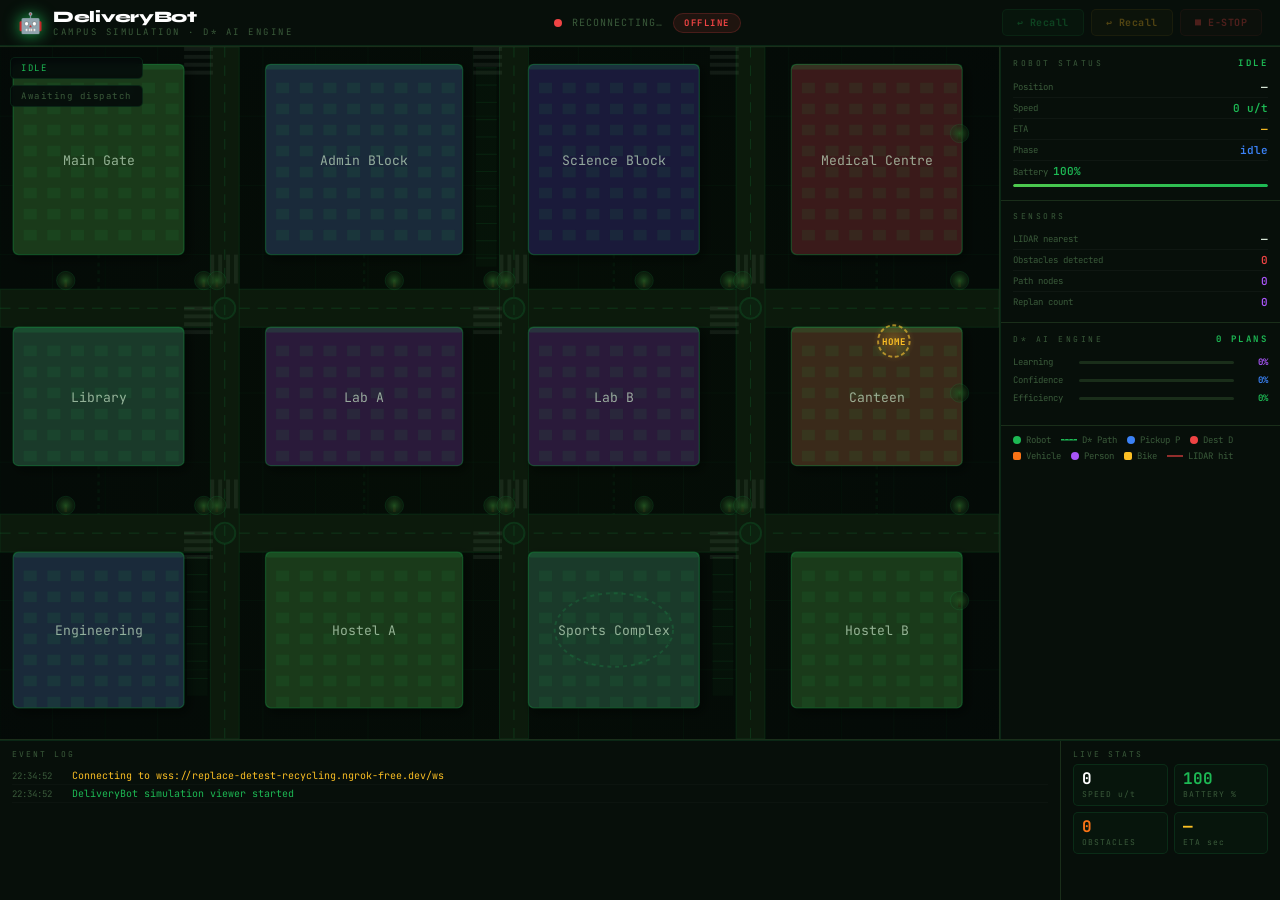
==== commit 6e0f3888: "Fix hardcoded localhost — auto-detect ngrok URL for phones and GitHub Pages" ====
--- a/sim_viewer.html
+++ b/sim_viewer.html
@@ -320,7 +320,10 @@
 let lockMode = null; // 'pickup' | 'delivery'
 
 // ── WebSocket ────────────────────────────────────────────
-const WS = 'ws://localhost:8000/ws';
+const _LOC = ['localhost','127.0.0.1',''].includes(location.hostname);
+const _HOST = _LOC ? 'localhost:8000' : 'replace-detest-recycling.ngrok-free.dev';
+const WS   = `ws${_LOC?'':'s'}://${_HOST}/ws`;
+const API_BASE = `http${_LOC?'':'s'}://${_HOST}`;
 let ws, reconnT;
 
 function connect() {
@@ -406,9 +409,13 @@
   const ep  = isPickup ? '/delivery/pickup-unlock' : '/delivery/unlock';
   const tok = (() => { try { return JSON.parse(sessionStorage.getItem('dbUser')||localStorage.getItem('dbUser')||'{}').token||''; } catch { return ''; }})();
   try {
-    const r = await fetch('http://localhost:8000'+ep, {
+    const r = await fetch(API_BASE+ep, {
       method:'POST',
-      headers:{'Content-Type':'application/json','Authorization':tok?'Bearer '+tok:''},
+      headers:{
+        'Content-Type':'application/json',
+        'Authorization':tok?'Bearer '+tok:'',
+        'ngrok-skip-browser-warning':'true',
+      },
       body: JSON.stringify({otp})
     });
     const j = await r.json();
@@ -954,7 +961,7 @@
   connect();
   requestAnimationFrame(frame);
   log('DeliveryBot simulation viewer started','info');
-  log('Waiting for Python backend on ws://localhost:8000/ws','warn');
+  log(`Connecting to ${WS}`,'warn');
 
   // Rebuild map cache on resize
   window.addEventListener('resize',()=>{ mapCache=null; });
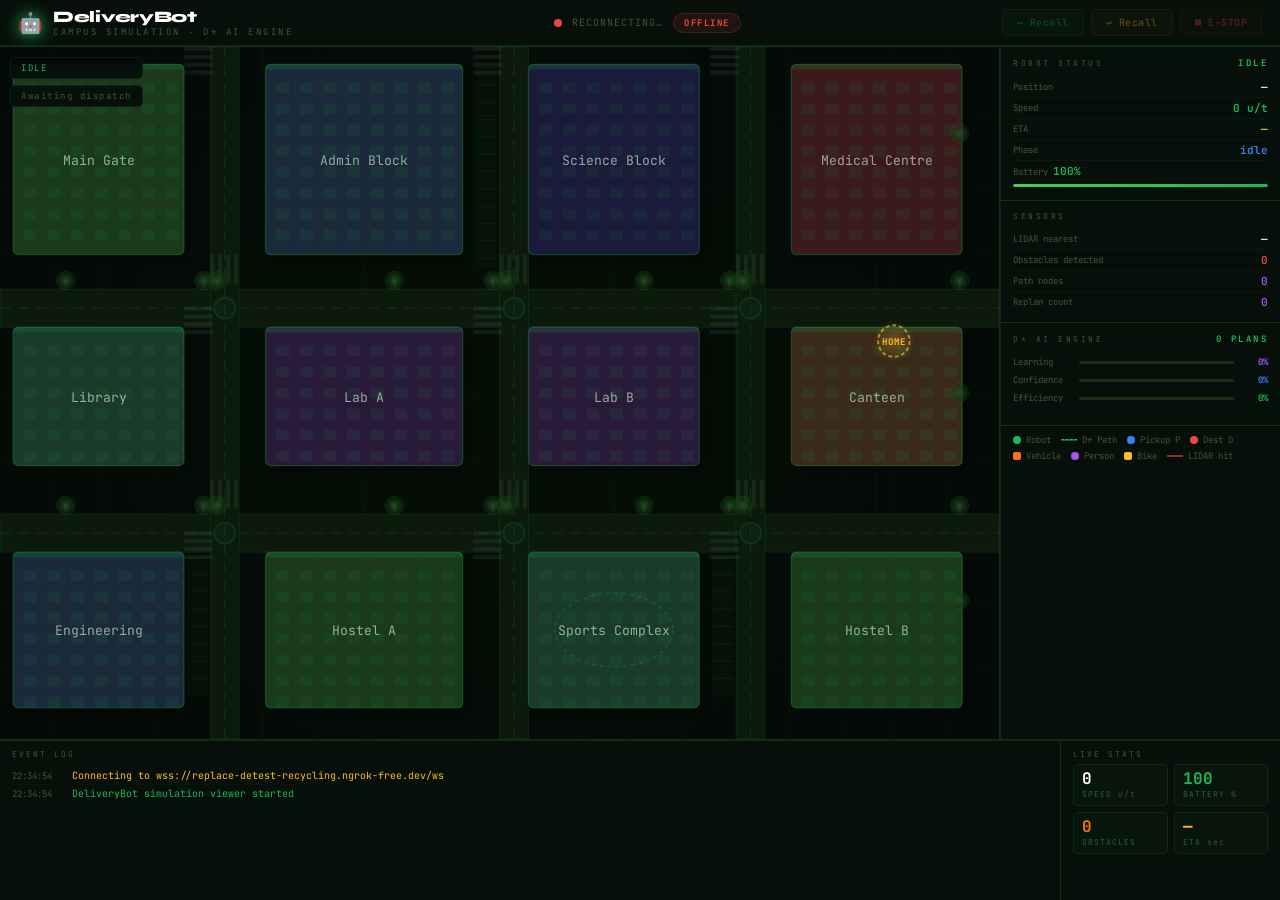
==== commit 2f2350da: "Fix LIDAR rays, robot direction angle (radians not degrees), obstacle tracking" ====
--- a/sim_viewer.html
+++ b/sim_viewer.html
@@ -700,26 +700,28 @@
 }
 
 // ── LIDAR ─────────────────────────────────────────────────
+// pt.x, pt.y are the actual map-coords of the hit point (computed by Python)
+// pt.angle is in radians, y-down convention (matches canvas)
 function drawLidar(rx, ry, points) {
   if(!points||!points.length) return;
   ctx.save();
+  const orx = X(rx), ory = Y(ry);
   points.forEach(pt=>{
-    const ang  = pt.angle * Math.PI / 180;
-    const dist = pt.distance;
-    const hit  = pt.hit;
-    const ex   = X(rx) + Math.cos(ang)*dist*scaleX;
-    const ey   = Y(ry) - Math.sin(ang)*dist*scaleY;
-    ctx.strokeStyle = hit ? 'rgba(239,68,68,0.55)' : 'rgba(29,185,84,0.1)';
-    ctx.lineWidth   = hit ? S(0.8) : S(0.5);
-    ctx.beginPath(); ctx.moveTo(X(rx),Y(ry)); ctx.lineTo(ex,ey); ctx.stroke();
+    const ex = X(pt.x), ey = Y(pt.y);
+    const hit = pt.hit;
+    const typ = pt.type || 'none';
+    const hitCol = typ==='vehicle'?'rgba(251,146,60,0.9)':typ==='person'?'rgba(168,85,247,0.9)':'rgba(239,68,68,0.85)';
+    ctx.strokeStyle = hit ? (typ==='building'?'rgba(239,68,68,0.4)':'rgba(239,68,68,0.6)') : 'rgba(29,185,84,0.08)';
+    ctx.lineWidth   = hit ? S(0.7) : S(0.4);
+    ctx.beginPath(); ctx.moveTo(orx, ory); ctx.lineTo(ex, ey); ctx.stroke();
     if(hit){
-      ctx.fillStyle='rgba(239,68,68,0.9)';
-      ctx.beginPath(); ctx.arc(ex,ey,S(2.5),0,Math.PI*2); ctx.fill();
+      ctx.fillStyle = hitCol;
+      ctx.beginPath(); ctx.arc(ex, ey, S(2.5), 0, Math.PI*2); ctx.fill();
     }
   });
-  // LIDAR range ring
-  ctx.strokeStyle='rgba(29,185,84,0.07)'; ctx.lineWidth=S(0.5); ctx.setLineDash([S(2),S(4)]);
-  ctx.beginPath(); ctx.arc(X(rx),Y(ry),S(90)*scaleX/MAP_W*MAP_W,0,Math.PI*2); ctx.stroke();
+  // Range ring
+  ctx.strokeStyle='rgba(29,185,84,0.06)'; ctx.lineWidth=S(0.5); ctx.setLineDash([S(2),S(5)]);
+  ctx.beginPath(); ctx.arc(orx, ory, X(90), 0, Math.PI*2); ctx.stroke();
   ctx.setLineDash([]);
   ctx.restore();
 }
@@ -793,10 +795,19 @@
   ctx.restore();
 }
 
+const _obsAngles = {};
 function drawVehicle(obs) {
   const px=X(obs.x), py=Y(obs.y);
   const r =S(obs.radius||10);
-  const ang=Math.atan2(obs.vy||0, obs.vx||1);
+  // Estimate direction from position change across frames
+  const key = obs.x.toFixed(0)+','+obs.y.toFixed(0);
+  const prev= _obsAngles['_prev_'+obs.type+'_'+(obs.x*10).toFixed(0)];
+  let ang = _obsAngles[key] || 0;
+  if(prev && (Math.abs(obs.x-prev.x)>0.1 || Math.abs(obs.y-prev.y)>0.1)){
+    ang = Math.atan2(obs.y-prev.y, obs.x-prev.x);
+    _obsAngles[key] = ang;
+  }
+  _obsAngles['_prev_'+obs.type+'_'+(obs.x*10).toFixed(0)] = {x:obs.x,y:obs.y};
   ctx.save(); ctx.translate(px,py); ctx.rotate(ang);
   // Body
   const grad=ctx.createLinearGradient(-r,-r/2,r,r/2);
@@ -841,39 +852,37 @@
 }
 
 // ── Robot ─────────────────────────────────────────────────
+// r.angle is in RADIANS, y-down convention (same as canvas)
 function drawRobot(r) {
   const px=X(r.x), py=Y(r.y);
-  const ang=r.angle*Math.PI/180;
-  const st =r.status||'idle';
+  const ang = r.angle; // radians, y-down — use directly
+  const st  = r.status||'idle';
   const moving = st!=='idle';
   const colMap={idle:'#4a784a',moving:'#1db954',avoiding:'#ef4444',rerouting:'#a855f7',arrived:'#fbbf24',returning:'#3b82f6'};
-  const col=colMap[st]||'#1db954';
-
-  // Outer pulse glow
+  const col = colMap[st]||'#1db954';
+
+  // Outer glow
   if(moving){
     const t=(Math.sin(animT*0.12)+1)/2;
     const glow=ctx.createRadialGradient(px,py,S(8),px,py,S(28+t*8));
-    glow.addColorStop(0,col.replace('#','rgba(').replace(/([0-9a-f]{2})/gi,(_,h)=>parseInt(h,16)+',')+'0.2)');
-    glow.addColorStop(0,col+'33'); glow.addColorStop(1,col+'00');
+    glow.addColorStop(0,col+'44'); glow.addColorStop(1,col+'00');
     ctx.fillStyle=glow; ctx.beginPath(); ctx.arc(px,py,S(28+t*8),0,Math.PI*2); ctx.fill();
   }
 
-  // LIDAR sweep animation
+  // Rotating LIDAR sweep fan
   if(moving){
-    const sweepAng = (animT*0.08)%(Math.PI*2);
-    const sweep=ctx.createConicalGradient?null:null; // fallback to arc
+    const sweepAng=(animT*0.08)%(Math.PI*2);
     ctx.save();
-    ctx.strokeStyle=col+'55'; ctx.lineWidth=S(1);
     ctx.beginPath(); ctx.moveTo(px,py);
-    ctx.arc(px,py,S(22),sweepAng-0.4,sweepAng,false);
+    ctx.arc(px,py,S(24),sweepAng,sweepAng+0.5,false);
     ctx.closePath();
-    ctx.fillStyle=col+'18'; ctx.fill();
+    ctx.fillStyle=col+'22'; ctx.fill();
     ctx.restore();
   }
 
   // Body rings
-  ctx.fillStyle=col+'30';
-  ctx.beginPath(); ctx.arc(px,py,S(16),0,Math.PI*2); ctx.fill();
+  ctx.fillStyle=col+'25';
+  ctx.beginPath(); ctx.arc(px,py,S(15),0,Math.PI*2); ctx.fill();
   ctx.fillStyle=col;
   ctx.beginPath(); ctx.arc(px,py,S(10),0,Math.PI*2); ctx.fill();
   ctx.fillStyle='#030a04';
@@ -881,26 +890,29 @@
   ctx.fillStyle=col;
   ctx.beginPath(); ctx.arc(px,py,S(2.5),0,Math.PI*2); ctx.fill();
 
-  // Direction arrow
-  const ax=px+Math.cos(ang)*S(13), ay=py-Math.sin(ang)*S(13);
+  // Direction arrow — cos for x, +sin for y (y-down matches canvas)
+  const ax = px + Math.cos(ang)*S(13);
+  const ay = py + Math.sin(ang)*S(13);
   ctx.strokeStyle=col; ctx.lineWidth=S(2.5); ctx.lineCap='round';
   ctx.beginPath(); ctx.moveTo(px,py); ctx.lineTo(ax,ay); ctx.stroke();
   // Arrowhead
-  const perpAng=ang+Math.PI/2;
+  const perp = ang + Math.PI/2;
   ctx.fillStyle=col; ctx.beginPath();
-  ctx.moveTo(ax,ay);
-  ctx.lineTo(ax-Math.cos(ang)*S(4)+Math.cos(perpAng)*S(2.5), ay+Math.sin(ang)*S(4)-Math.sin(perpAng)*S(2.5));
-  ctx.lineTo(ax-Math.cos(ang)*S(4)-Math.cos(perpAng)*S(2.5), ay+Math.sin(ang)*S(4)+Math.sin(perpAng)*S(2.5));
+  ctx.moveTo(ax, ay);
+  ctx.lineTo(ax - Math.cos(ang)*S(4) + Math.cos(perp)*S(2.5),
+             ay - Math.sin(ang)*S(4) + Math.sin(perp)*S(2.5));
+  ctx.lineTo(ax - Math.cos(ang)*S(4) - Math.cos(perp)*S(2.5),
+             ay - Math.sin(ang)*S(4) - Math.sin(perp)*S(2.5));
   ctx.closePath(); ctx.fill();
 
   // Speed arc
   const spd=Math.min((r.speed||0)/3.5,1);
   if(spd>0.05){
-    ctx.strokeStyle=col+'aa'; ctx.lineWidth=S(2.5);
+    ctx.strokeStyle=col+'99'; ctx.lineWidth=S(2.5);
     ctx.beginPath(); ctx.arc(px,py,S(14),Math.PI/2,Math.PI/2+spd*Math.PI*2); ctx.stroke();
   }
 
-  // Status label
+  // Status label above robot
   ctx.fillStyle=col; ctx.font=`bold ${S(7)}px JetBrains Mono`; ctx.textAlign='center';
   ctx.fillText(st.toUpperCase(),px,py-S(20));
 }
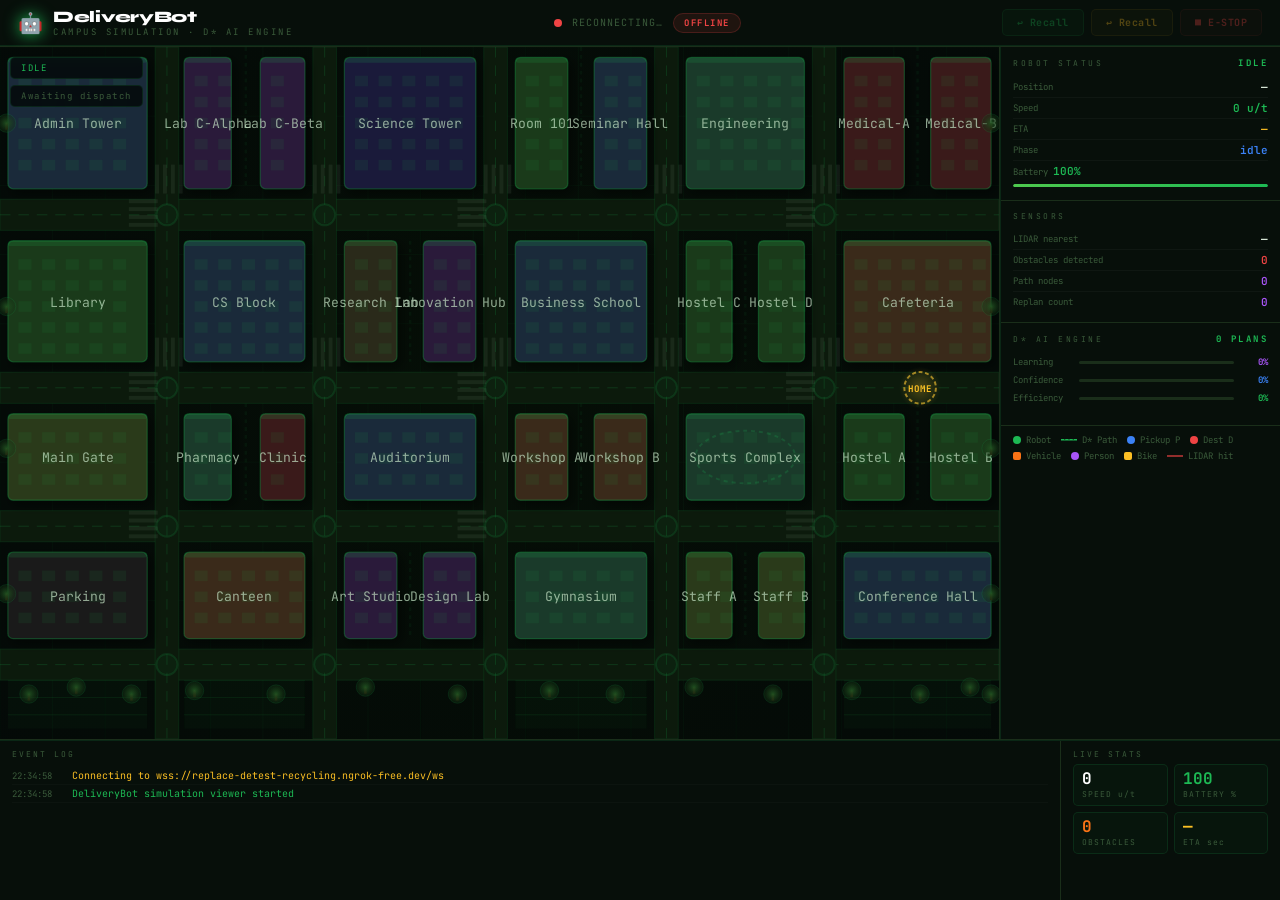
==== commit 932d15a9: "Redesign campus map: 34 buildings, 4H×5V roads, 20 intersections Replace the 12-building simple grid" ====
--- a/sim_viewer.html
+++ b/sim_viewer.html
@@ -245,51 +245,91 @@
 
 // ── Map constants ────────────────────────────────────────
 const MAP_W = 760, MAP_H = 400;
-const HOME_X = 680, HOME_Y = 170;
-
+const HOME_X = 700, HOME_Y = 197;
+
+// 34 buildings in 4 rows × 6 columns; paired blocks create 20px corridors
 const BUILDINGS = [
-  {x:10, y:10, w:130,h:110,label:'Main Gate',    col:'#1a3a1a'},
-  {x:202,y:10, w:150,h:110,label:'Admin Block',  col:'#1a2a3a'},
-  {x:402,y:10, w:130,h:110,label:'Science Block',col:'#1a1a3a'},
-  {x:10, y:162,w:130,h:80, label:'Library',      col:'#1a3a2a'},
-  {x:202,y:162,w:150,h:80, label:'Lab A',        col:'#2a1a3a'},
-  {x:402,y:162,w:130,h:80, label:'Lab B',        col:'#2a1a3a'},
-  {x:602,y:162,w:130,h:80, label:'Canteen',      col:'#3a2a1a'},
-  {x:10, y:292,w:130,h:90, label:'Engineering',  col:'#1a2a3a'},
-  {x:202,y:292,w:150,h:90, label:'Hostel A',     col:'#1a3a1a'},
-  {x:402,y:292,w:130,h:90, label:'Sports Complex',col:'#1a3a2a'},
-  {x:602,y:10, w:130,h:110,label:'Medical Centre',col:'#3a1a1a'},
-  {x:602,y:292,w:130,h:90, label:'Hostel B',     col:'#1a3a1a'},
+  // Row 0 (y 6..82)
+  {x:  6,y:  6,w:106,h:76,label:'Admin Tower',     col:'#1a2a3a'},
+  {x:140,y:  6,w: 36,h:76,label:'Lab C-Alpha',     col:'#2a1a3a'},
+  {x:198,y:  6,w: 34,h:76,label:'Lab C-Beta',      col:'#2a1a3a'},
+  {x:262,y:  6,w:100,h:76,label:'Science Tower',   col:'#1a1a3a'},
+  {x:392,y:  6,w: 40,h:76,label:'Room 101',        col:'#1a3a1a'},
+  {x:452,y:  6,w: 40,h:76,label:'Seminar Hall',    col:'#1a2a3a'},
+  {x:522,y:  6,w: 90,h:76,label:'Engineering',     col:'#1a3a2a'},
+  {x:642,y:  6,w: 46,h:76,label:'Medical-A',       col:'#3a1a1a'},
+  {x:708,y:  6,w: 46,h:76,label:'Medical-B',       col:'#3a1a1a'},
+  // Row 1 (y 112..182)
+  {x:  6,y:112,w:106,h:70,label:'Library',         col:'#1a3a1a'},
+  {x:140,y:112,w: 92,h:70,label:'CS Block',        col:'#1a2a3a'},
+  {x:262,y:112,w: 40,h:70,label:'Research Lab',    col:'#2a2a1a'},
+  {x:322,y:112,w: 40,h:70,label:'Innovation Hub',  col:'#2a1a3a'},
+  {x:392,y:112,w:100,h:70,label:'Business School', col:'#1a2a3a'},
+  {x:522,y:112,w: 35,h:70,label:'Hostel C',        col:'#1a3a1a'},
+  {x:577,y:112,w: 35,h:70,label:'Hostel D',        col:'#1a3a1a'},
+  {x:642,y:112,w:112,h:70,label:'Cafeteria',       col:'#3a2a1a'},
+  // Row 2 (y 212..262)
+  {x:  6,y:212,w:106,h:50,label:'Main Gate',       col:'#2a3a1a'},
+  {x:140,y:212,w: 36,h:50,label:'Pharmacy',        col:'#1a3a2a'},
+  {x:198,y:212,w: 34,h:50,label:'Clinic',          col:'#3a1a1a'},
+  {x:262,y:212,w:100,h:50,label:'Auditorium',      col:'#1a2a3a'},
+  {x:392,y:212,w: 40,h:50,label:'Workshop A',      col:'#3a2a1a'},
+  {x:452,y:212,w: 40,h:50,label:'Workshop B',      col:'#3a2a1a'},
+  {x:522,y:212,w: 90,h:50,label:'Sports Complex',  col:'#1a3a2a'},
+  {x:642,y:212,w: 46,h:50,label:'Hostel A',        col:'#1a3a1a'},
+  {x:708,y:212,w: 46,h:50,label:'Hostel B',        col:'#1a3a1a'},
+  // Row 3 (y 292..342)
+  {x:  6,y:292,w:106,h:50,label:'Parking',         col:'#1a1a1a'},
+  {x:140,y:292,w: 92,h:50,label:'Canteen',         col:'#3a2a1a'},
+  {x:262,y:292,w: 40,h:50,label:'Art Studio',      col:'#2a1a3a'},
+  {x:322,y:292,w: 40,h:50,label:'Design Lab',      col:'#2a1a3a'},
+  {x:392,y:292,w:100,h:50,label:'Gymnasium',       col:'#1a3a2a'},
+  {x:522,y:292,w: 35,h:50,label:'Staff A',         col:'#2a3a1a'},
+  {x:577,y:292,w: 35,h:50,label:'Staff B',         col:'#2a3a1a'},
+  {x:642,y:292,w:112,h:50,label:'Conference Hall', col:'#1a2a3a'},
 ];
+// 4 horizontal + 5 vertical roads (20 intersections)
 const ROADS = [
-  {x:0,y:140,w:760,h:22},{x:0,y:270,w:760,h:22},
-  {x:160,y:0,w:22,h:400},{x:380,y:0,w:22,h:400},{x:560,y:0,w:22,h:400},
+  {x:0,y: 88,w:760,h:18},{x:0,y:188,w:760,h:18},
+  {x:0,y:268,w:760,h:18},{x:0,y:348,w:760,h:18},
+  {x:118,y:0,w:18,h:400},{x:238,y:0,w:18,h:400},
+  {x:368,y:0,w:18,h:400},{x:498,y:0,w:18,h:400},{x:618,y:0,w:18,h:400},
 ];
-// Decorative trees [x,y]
+// Decorative trees [x,y] — placed in R4 open zone and map margins
 const TREES = [
-  [155,135],[165,135],[375,135],[385,135],[555,135],[565,135],
-  [155,265],[165,265],[375,265],[385,265],[555,265],[565,265],
-  [50,135],[50,265],[300,135],[300,265],[490,135],[490,265],
-  [730,135],[730,265],[730,50],[730,200],[730,320],
+  [22,374],[58,370],[100,374],[148,372],[210,374],[278,370],
+  [348,374],[418,372],[468,374],[528,370],[588,374],[648,372],
+  [700,374],[738,370],[754,374],
+  [5,44],[5,150],[5,232],[5,316],
+  [754,44],[754,150],[754,232],[754,316],
 ];
-// Zebra crossings [x,y,horizontal]
+// Zebra crossings at major road approaches
 const ZEBRAS = [
-  {x:160,y:120,h:true},{x:380,y:120,h:true},{x:560,y:120,h:true},
-  {x:160,y:250,h:true},{x:380,y:250,h:true},{x:560,y:250,h:true},
-  {x:140,y:0,  h:false},{x:140,y:150,h:false},{x:140,y:280,h:false},
-  {x:360,y:0,  h:false},{x:360,y:150,h:false},{x:360,y:280,h:false},
-  {x:540,y:0,  h:false},{x:540,y:150,h:false},{x:540,y:280,h:false},
+  {x:118,y:68, h:true},{x:238,y:68, h:true},{x:368,y:68, h:true},
+  {x:498,y:68, h:true},{x:618,y:68, h:true},
+  {x:118,y:168,h:true},{x:238,y:168,h:true},{x:368,y:168,h:true},
+  {x:498,y:168,h:true},{x:618,y:168,h:true},
+  {x: 98,y: 88,h:false},{x: 98,y:188,h:false},{x: 98,y:268,h:false},
+  {x:348,y: 88,h:false},{x:348,y:188,h:false},{x:348,y:268,h:false},
+  {x:598,y: 88,h:false},{x:598,y:188,h:false},{x:598,y:268,h:false},
 ];
-// Parking spots
+// Parking areas (in R4 open zone below Road 4)
 const PARKING = [
-  {x:142,y:295,w:16,h:80},{x:362,y:12,w:16,h:115},{x:542,y:295,w:16,h:80},
+  {x:6,  y:366,w:106,h:28},{x:140,y:366,w:92,h:28},
+  {x:392,y:366,w:100,h:28},{x:642,y:366,w:112,h:28},
 ];
-// Campus walkways (thin paths between buildings)
+// Campus alley walkways — through the 20px gaps between paired buildings
 const WALKS = [
-  {x1:75,y1:120,x2:75,y2:162},{x1:277,y1:120,x2:277,y2:162},
-  {x1:467,y1:120,x2:467,y2:162},{x1:667,y1:120,x2:667,y2:162},
-  {x1:75,y1:242,x2:75,y2:292},{x1:277,y1:242,x2:277,y2:292},
-  {x1:467,y1:242,x2:467,y2:292},{x1:667,y1:242,x2:667,y2:292},
+  {x1:187,y1:  0,x2:187,y2: 82},  // C1/R0 alley
+  {x1:187,y1:206,x2:187,y2:262},  // C1/R2 alley
+  {x1:312,y1:112,x2:312,y2:182},  // C2/R1 alley
+  {x1:312,y1:292,x2:312,y2:342},  // C2/R3 alley
+  {x1:442,y1:  0,x2:442,y2: 82},  // C3/R0 alley
+  {x1:442,y1:206,x2:442,y2:262},  // C3/R2 alley
+  {x1:567,y1:112,x2:567,y2:182},  // C4/R1 alley
+  {x1:567,y1:292,x2:567,y2:342},  // C4/R3 alley
+  {x1:698,y1:  0,x2:698,y2: 82},  // C5/R0 alley
+  {x1:698,y1:206,x2:698,y2:262},  // C5/R2 alley
 ];
 
 // ── Canvas setup ─────────────────────────────────────────
@@ -576,12 +616,15 @@
     c.setLineDash([]);
   });
 
-  // Roundabouts at intersections
-  [[160,140],[380,140],[560,140],[160,270],[380,270],[560,270]].forEach(([rx,ry])=>{
+  // Roundabout circles at all 20 road intersections
+  [[127,97],[247,97],[377,97],[507,97],[627,97],
+   [127,197],[247,197],[377,197],[507,197],[627,197],
+   [127,277],[247,277],[377,277],[507,277],[627,277],
+   [127,357],[247,357],[377,357],[507,357],[627,357]].forEach(([rx,ry])=>{
     c.strokeStyle='rgba(29,185,84,0.15)'; c.lineWidth=S(1.5); c.setLineDash([]);
-    c.beginPath(); c.arc(X(rx+11),Y(ry+11),S(8),0,Math.PI*2); c.stroke();
+    c.beginPath(); c.arc(X(rx),Y(ry),S(8),0,Math.PI*2); c.stroke();
     c.fillStyle='rgba(29,185,84,0.05)';
-    c.beginPath(); c.arc(X(rx+11),Y(ry+11),S(8),0,Math.PI*2); c.fill();
+    c.beginPath(); c.arc(X(rx),Y(ry),S(8),0,Math.PI*2); c.fill();
   });
 
   // Zebra crossings
@@ -632,9 +675,9 @@
     c.beginPath(); c.arc(X(tx),Y(ty),S(7),0,Math.PI*2); c.stroke();
   });
 
-  // Sports oval at Sports Complex (402,292,130,90)
+  // Sports oval at Sports Complex (522,212,90,50)
   c.strokeStyle='rgba(29,185,84,0.2)'; c.lineWidth=S(1.5); c.setLineDash([S(3),S(3)]);
-  c.beginPath(); c.ellipse(X(467),Y(337),S(45),S(28),0,0,Math.PI*2); c.stroke();
+  c.beginPath(); c.ellipse(X(567),Y(237),S(38),S(20),0,0,Math.PI*2); c.stroke();
   c.setLineDash([]);
 
   // Home base marker
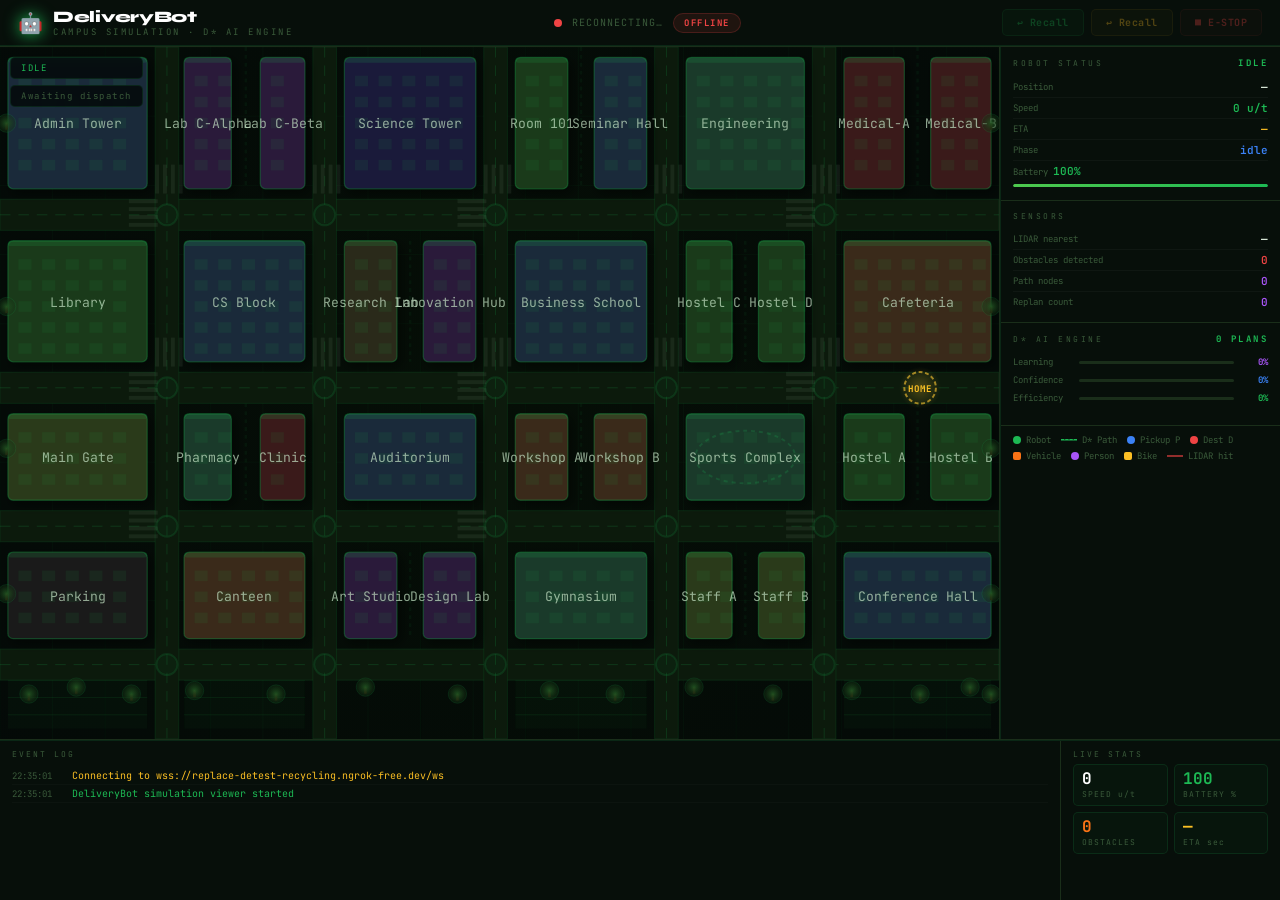
==== commit b2dc6ff4: "Add README + sync all latest changes across frontend and backend - Add comprehensive README.md with " ====
--- a/sim_viewer.html
+++ b/sim_viewer.html
@@ -98,33 +98,129 @@
 .stat-lbl{font-size:8px;color:var(--dim);letter-spacing:1px;margin-top:2px}
 
 /* ── Lock overlay ── */
-#lock-overlay{display:none;position:absolute;inset:0;background:rgba(4,9,10,.88);
-  backdrop-filter:blur(6px);z-index:20;align-items:center;justify-content:center;flex-direction:column;gap:0}
-#lock-overlay.show{display:flex}
-.lock-box{background:var(--panel);border-radius:14px;padding:28px 32px;text-align:center;max-width:340px;width:90%}
-.lock-box.pickup{border:2px solid rgba(59,130,246,.5);box-shadow:0 0 40px rgba(59,130,246,.15)}
-.lock-box.delivery{border:2px solid rgba(239,68,68,.5);box-shadow:0 0 40px rgba(239,68,68,.15)}
-.lock-icon{font-size:40px;margin-bottom:10px}
-.lock-title{font-family:var(--disp);font-size:18px;font-weight:800;color:#fff;margin-bottom:4px}
-.lock-sub{font-size:10px;letter-spacing:2px;margin-bottom:16px}
+#lock-overlay{display:none;position:absolute;inset:0;background:rgba(2,6,4,.92);
+  backdrop-filter:blur(12px);z-index:20;align-items:center;justify-content:center;flex-direction:column;gap:0}
+#lock-overlay.show{display:flex;animation:lockOverlayIn .3s ease}
+@keyframes lockOverlayIn{from{opacity:0}to{opacity:1}}
+.lock-box{background:linear-gradient(145deg,#080f09,#060c07);border-radius:20px;padding:32px 36px;text-align:center;max-width:360px;width:92%;position:relative;overflow:hidden}
+.lock-box::before{content:'';position:absolute;inset:0;border-radius:20px;opacity:.4;pointer-events:none}
+.lock-box.pickup{border:1.5px solid rgba(59,130,246,.55);box-shadow:0 0 60px rgba(59,130,246,.18),0 20px 60px rgba(0,0,0,.6)}
+.lock-box.pickup::before{background:radial-gradient(ellipse at 50% 0%,rgba(59,130,246,.12),transparent 70%)}
+.lock-box.delivery{border:1.5px solid rgba(239,68,68,.5);box-shadow:0 0 60px rgba(239,68,68,.15),0 20px 60px rgba(0,0,0,.6)}
+.lock-box.delivery::before{background:radial-gradient(ellipse at 50% 0%,rgba(239,68,68,.1),transparent 70%)}
+.lock-icon{font-size:46px;margin-bottom:12px;display:block;animation:lockIconPop .4s cubic-bezier(.16,1,.3,1)}
+@keyframes lockIconPop{from{transform:scale(.5);opacity:0}to{transform:scale(1);opacity:1}}
+.lock-title{font-family:var(--disp);font-size:20px;font-weight:800;color:#fff;margin-bottom:3px;letter-spacing:-.3px}
+.lock-sub{font-size:9px;letter-spacing:2.5px;margin-bottom:18px;text-transform:uppercase}
 .lock-sub.pickup-sub{color:var(--blue)}.lock-sub.delivery-sub{color:var(--red)}
-.lock-item{background:rgba(29,185,84,.06);border:1px solid var(--border);border-radius:6px;
-  padding:8px 12px;margin-bottom:14px;font-size:11px;color:var(--txt)}
-.digits{display:flex;gap:8px;justify-content:center;margin-bottom:12px}
-.digit{width:42px;height:50px;text-align:center;font-size:22px;font-weight:700;border-radius:8px;
-  font-family:var(--font);color:#fff;background:rgba(255,255,255,.05);outline:none;border:2px solid}
-.digit.pickup-digit{border-color:rgba(59,130,246,.35)}.digit.pickup-digit:focus{border-color:var(--blue)}
-.digit.delivery-digit{border-color:rgba(239,68,68,.35)}.digit.delivery-digit:focus{border-color:var(--red)}
-.lock-err{font-size:10px;color:var(--red);min-height:14px;margin-bottom:8px}
-.unlock-btn{width:100%;padding:11px;border-radius:8px;font-family:var(--font);font-size:12px;font-weight:700;
-  cursor:pointer;letter-spacing:1px;transition:all .18s;border:1px solid}
-.unlock-btn.pickup-btn{background:rgba(59,130,246,.12);color:var(--blue);border-color:rgba(59,130,246,.35)}
-.unlock-btn.pickup-btn:hover{background:rgba(59,130,246,.22)}
-.unlock-btn.delivery-btn{background:rgba(239,68,68,.12);color:var(--red);border-color:rgba(239,68,68,.35)}
-.unlock-btn.delivery-btn:hover{background:rgba(239,68,68,.22)}
+.lock-item{background:rgba(29,185,84,.06);border:1px solid var(--border);border-radius:8px;
+  padding:9px 14px;margin-bottom:16px;font-size:11px;color:var(--txt);letter-spacing:.5px}
+.digits{display:flex;gap:7px;justify-content:center;margin-bottom:10px}
+.digit{width:44px;height:54px;text-align:center;font-size:24px;font-weight:700;border-radius:10px;
+  font-family:var(--font);color:#fff;background:rgba(255,255,255,.04);outline:none;border:2px solid;transition:border-color .15s,background .15s}
+.digit:focus{background:rgba(255,255,255,.08)}
+.digit.pickup-digit{border-color:rgba(59,130,246,.3)}.digit.pickup-digit:focus{border-color:var(--blue);box-shadow:0 0 0 3px rgba(59,130,246,.15)}
+.digit.delivery-digit{border-color:rgba(239,68,68,.3)}.digit.delivery-digit:focus{border-color:var(--red);box-shadow:0 0 0 3px rgba(239,68,68,.12)}
+.lock-err{font-size:10px;color:var(--red);min-height:15px;margin-bottom:8px;letter-spacing:.5px}
+.unlock-btn{width:100%;padding:13px;border-radius:10px;font-family:var(--font);font-size:12px;font-weight:700;
+  cursor:pointer;letter-spacing:1.5px;transition:all .2s;border:1.5px solid;position:relative;overflow:hidden}
+.unlock-btn::after{content:'';position:absolute;inset:0;background:rgba(255,255,255,0);transition:background .2s}
+.unlock-btn:hover::after{background:rgba(255,255,255,.06)}
+.unlock-btn.pickup-btn{background:rgba(59,130,246,.1);color:var(--blue);border-color:rgba(59,130,246,.35)}
+.unlock-btn.delivery-btn{background:rgba(239,68,68,.1);color:var(--red);border-color:rgba(239,68,68,.35)}
 
 ::-webkit-scrollbar{width:3px}
 ::-webkit-scrollbar-thumb{background:var(--faint);border-radius:99px}
+
+/* ── Mobile layout ── */
+@media (max-width:768px){
+  html,body{overflow:auto;height:auto}
+  .shell{
+    grid-template-columns:1fr;
+    grid-template-rows:46px 56vw auto auto;
+    height:auto;min-height:100vh;overflow:visible;
+  }
+  .topbar{padding:0 12px}
+  .logo-name{font-size:14px}
+  .logo-sub{display:none}
+  .conn-wrap{gap:6px}
+  .conn-txt{display:none}
+  .controls .btn{padding:5px 10px;font-size:9px}
+  /* Map — fixed height on mobile */
+  .map-zone{height:56vw;min-height:220px;max-height:320px;overflow:hidden}
+  #cv{width:100%;height:100%}
+  .hud-chip{font-size:8px;padding:3px 8px}
+  #algo-badge{font-size:9px;padding:4px 10px}
+  /* Sidebar — horizontal scroll strip */
+  .sidebar{
+    border-left:none;border-top:1px solid var(--faint);
+    flex-direction:row;flex-wrap:nowrap;overflow-x:auto;
+    -webkit-overflow-scrolling:touch;scrollbar-width:none;
+    max-height:none;height:auto;
+    background:var(--panel);
+  }
+  .sidebar::-webkit-scrollbar{display:none}
+  .sb-sec{
+    flex:0 0 200px;min-width:180px;border-bottom:none;
+    border-right:1px solid var(--faint);padding:10px 12px;
+  }
+  .sb-sec:last-child{border-right:none}
+  .legend{flex-wrap:nowrap;overflow-x:auto;padding:8px 12px;
+    flex:0 0 auto;min-width:260px;gap:8px 10px;
+  }
+  /* Bottom bar — compact on mobile */
+  .bottom{flex-direction:column;max-height:140px}
+  .log-section{padding:6px 12px;overflow:hidden}
+  .log-line{font-size:9px}
+  .stats-section{
+    width:100%;border-left:none;border-top:1px solid var(--faint);
+    padding:6px 12px;
+  }
+  .stat-grid{grid-template-columns:repeat(4,1fr);gap:4px}
+  .stat-card{padding:5px 6px}
+  .stat-val{font-size:13px}
+  .stat-lbl{font-size:7px}
+  /* Compartment banner — full width at bottom */
+  #comp-banner{
+    bottom:0;left:0;right:0;
+    transform:none;
+    border-radius:16px 16px 0 0;
+    min-width:unset;max-width:100%;
+    padding:14px 18px 20px;
+  }
+  #comp-banner.show{animation:_mobileCompIn .35s cubic-bezier(.16,1,.3,1)}
+  @keyframes _mobileCompIn{from{opacity:0;transform:translateY(100%)}to{opacity:1;transform:translateY(0)}}
+  /* Lock overlay — full height on mobile */
+  .lock-box{padding:24px 20px;max-width:100%;border-radius:16px}
+  .digit{width:38px;height:46px;font-size:20px;border-radius:8px}
+  .digits{gap:5px}
+  /* AI bars */
+  .ai-row{gap:4px}
+  .ai-lbl{width:50px;font-size:8px}
+  .ai-val{font-size:8px;min-width:24px}
+}
+
+/* ── Compartment countdown banner ── */
+#comp-banner{
+  position:absolute;bottom:20px;left:50%;transform:translateX(-50%);
+  z-index:30;display:none;align-items:center;gap:14px;
+  background:rgba(4,9,10,0.97);border-radius:16px;padding:14px 22px 12px;
+  min-width:360px;max-width:90%;
+  backdrop-filter:blur(10px);
+  box-shadow:0 12px 48px rgba(0,0,0,0.6);
+}
+#comp-banner.show{display:flex;animation:compIn .35s cubic-bezier(.16,1,.3,1)}
+@keyframes compIn{from{opacity:0;transform:translateX(-50%) translateY(20px)}to{opacity:1;transform:translateX(-50%) translateY(0)}}
+.comp-icon{font-size:32px;flex-shrink:0}
+.comp-body{flex:1;min-width:0}
+.comp-title{font-size:13px;font-weight:700;color:#fff;letter-spacing:.4px;margin-bottom:2px}
+.comp-action{font-size:10px;letter-spacing:2px;margin-bottom:9px}
+.comp-track{height:4px;background:rgba(255,255,255,0.07);border-radius:99px;overflow:hidden}
+.comp-fill{height:100%;border-radius:99px;transition:width 1s linear,background .5s}
+.comp-timer{font-size:15px;font-weight:700;min-width:46px;text-align:right;letter-spacing:.5px}
+.comp-hint{font-size:9px;color:rgba(255,255,255,0.25);letter-spacing:1.5px;margin-top:5px}
+.comp-close{background:none;border:none;color:rgba(255,255,255,0.25);cursor:pointer;font-size:18px;padding:4px 2px;line-height:1;transition:color .2s;flex-shrink:0}
+.comp-close:hover{color:rgba(255,255,255,0.7)}
 </style>
 </head>
 <body>
@@ -169,6 +265,21 @@
       <div class="lock-err" id="lock-err"></div>
       <button class="unlock-btn" id="unlock-btn" onclick="doUnlock()">🔓 UNLOCK</button>
     </div>
+  <!-- Compartment countdown banner -->
+  <div id="comp-banner">
+    <div class="comp-icon" id="comp-icon">📦</div>
+    <div class="comp-body">
+      <div class="comp-title">Compartment is <span id="comp-open-label" style="color:#3b82f6">OPEN</span></div>
+      <div class="comp-action" id="comp-action">PLEASE LOAD THE PACKAGE</div>
+      <div style="display:flex;align-items:center;gap:10px">
+        <div class="comp-track" style="flex:1"><div class="comp-fill" id="comp-fill" style="width:100%;background:#3b82f6"></div></div>
+        <div class="comp-timer" id="comp-timer" style="color:#3b82f6">5:00</div>
+      </div>
+      <div class="comp-hint">AUTO-CLOSES AFTER TIMER — ACT NOW</div>
+    </div>
+    <button class="comp-close" onclick="clearCompBanner()">✕</button>
+  </div>
+
   </div>
 </div>
 
@@ -361,10 +472,12 @@
 
 // ── WebSocket ────────────────────────────────────────────
 const _LOC = ['localhost','127.0.0.1',''].includes(location.hostname);
-const _HOST = _LOC ? 'localhost:8000' : 'replace-detest-recycling.ngrok-free.dev';
+window.DELIVERYBOT_BACKEND = window.DELIVERYBOT_BACKEND
+  || (_LOC ? 'localhost:8001' : 'replace-detest-recycling.ngrok-free.dev');
+const _HOST = window.DELIVERYBOT_BACKEND;
 const WS   = `ws${_LOC?'':'s'}://${_HOST}/ws`;
 const API_BASE = `http${_LOC?'':'s'}://${_HOST}`;
-let ws, reconnT;
+let ws, reconnT, pollT;
 
 function connect() {
   try { ws = new WebSocket(WS); } catch { sched(); return; }
@@ -377,8 +490,8 @@
       if      (m.type === 'state')             { state = m; }
       else if (m.type === 'pickup_lock')        showLock('pickup', m);
       else if (m.type === 'delivery_lock')      showLock('delivery', m);
-      else if (m.type === 'pickup_unlocked')    { hideLock(); log('✓ Pickup unlocked — robot proceeding','info'); }
-      else if (m.type === 'delivery_unlocked')  { hideLock(); log('✓ Package collected — delivery complete','info'); }
+      else if (m.type === 'pickup_unlocked')    { hideLock(); clearCompBanner(); log('✓ Pickup unlocked — robot proceeding','info'); }
+      else if (m.type === 'delivery_unlocked')  { hideLock(); clearCompBanner(); log('✓ Package collected — delivery complete','info'); }
       else if (m.type === 'pickup_unlock_error'){ lockErr(m.message); log('✗ Pickup OTP failed: '+m.message,'err'); }
       else if (m.type === 'unlock_error')       { lockErr(m.message); log('✗ Delivery OTP failed: '+m.message,'err'); }
     } catch {}
@@ -386,6 +499,24 @@
 }
 function sched(){ clearTimeout(reconnT); reconnT = setTimeout(connect,3000); }
 function send(o){ if(ws && ws.readyState===1) ws.send(JSON.stringify(o)); }
+
+function startPolling() {
+  if (pollT) return;
+  const tick = async () => {
+    try {
+      const r = await fetch(`${API_BASE}/robot/full`, {
+        headers: { 'ngrok-skip-browser-warning':'true' }
+      });
+      if (!r.ok) throw new Error('poll failed');
+      state = await r.json();
+      if (!connected) setConn(true);
+    } catch {
+      if (!ws || ws.readyState !== 1) setConn(false);
+    }
+  };
+  tick();
+  pollT = setInterval(tick, 1500);
+}
 
 function setConn(on) {
   connected = on;
@@ -398,8 +529,8 @@
 }
 
 // ── Commands ─────────────────────────────────────────────
-function cmdRecall(){ send({type:'recall'}); log('↩ Robot recall requested','warn'); }
-function cmdStop()  { send({type:'estop'});  log('■ EMERGENCY STOP activated','err'); }
+function cmdRecall(){ send({cmd:'recall'}); log('↩ Robot recall requested','warn'); }
+function cmdStop()  { send({cmd:'estop'});  log('■ EMERGENCY STOP activated','err'); }
 
 // ── Lock overlay ─────────────────────────────────────────
 function showLock(mode, m) {
@@ -426,6 +557,7 @@
   over.classList.add('show');
   wireDigits();
   log((isPickup?'📦 Robot at pickup — enter OTP to load':'🔒 Package arrived — enter OTP to collect'),'blue');
+  showCompBanner(mode, 300);
 }
 function wireDigits() {
   for(let i=0;i<6;i++){
@@ -442,6 +574,53 @@
 }
 function hideLock(){ document.getElementById('lock-overlay').classList.remove('show'); lockMode=null; }
 function lockErr(msg){ document.getElementById('lock-err').textContent = msg||'Invalid OTP'; }
+
+// ── Compartment countdown banner ─────────────────────────────────────
+let _compTimer = null;
+function showCompBanner(mode, totalSec = 300) {
+  clearCompBanner();
+  const isPickup = mode === 'pickup';
+  const color    = isPickup ? '#3b82f6' : '#10b981';
+  const icon     = isPickup ? '📦' : '🔓';
+  const action   = isPickup ? 'PLEASE LOAD THE PACKAGE' : 'PLEASE COLLECT YOUR PACKAGE';
+
+  const banner = document.getElementById('comp-banner');
+  document.getElementById('comp-icon').textContent   = icon;
+  document.getElementById('comp-open-label').style.color = color;
+  document.getElementById('comp-action').textContent = action;
+  document.getElementById('comp-action').style.color = color;
+  document.getElementById('comp-fill').style.background = color;
+  document.getElementById('comp-fill').style.width = '100%';
+  document.getElementById('comp-timer').style.color = color;
+  document.getElementById('comp-timer').textContent = '5:00';
+  banner.style.border = `1px solid ${color}55`;
+  banner.style.boxShadow = `0 12px 48px rgba(0,0,0,0.6), 0 0 40px ${color}18`;
+  banner.classList.add('show');
+
+  let remaining = totalSec;
+  _compTimer = setInterval(() => {
+    remaining--;
+    const pct = (remaining / totalSec) * 100;
+    const min = Math.floor(remaining / 60);
+    const sec = remaining % 60;
+    const fill  = document.getElementById('comp-fill');
+    const timer = document.getElementById('comp-timer');
+    if (fill)  fill.style.width = pct + '%';
+    if (timer) {
+      timer.textContent = `${min}:${String(sec).padStart(2,'0')}`;
+      if (remaining <= 60) {
+        timer.style.color = '#ef4444';
+        if (fill) fill.style.background = '#ef4444';
+      }
+    }
+    if (remaining <= 0) clearCompBanner();
+  }, 1000);
+}
+function clearCompBanner() {
+  clearInterval(_compTimer); _compTimer = null;
+  const b = document.getElementById('comp-banner');
+  if (b) b.classList.remove('show');
+}
 async function doUnlock() {
   const otp = Array(6).fill(0).map((_,i)=>document.getElementById('ld'+i)?.value||'').join('');
   if(otp.length!==6){ lockErr('Enter all 6 digits'); return; }
@@ -742,30 +921,103 @@
   ctx.restore();
 }
 
+function drawAnalysisPath(path, color, dashed, label) {
+  if(!path||path.length<2) return;
+  // Python sends paths as [[x,y],...] arrays; handle both array and {x,y} object formats
+  const gx = p => X(Array.isArray(p) ? p[0] : p.x);
+  const gy = p => Y(Array.isArray(p) ? p[1] : p.y);
+  ctx.save();
+  ctx.strokeStyle = color;
+  ctx.lineWidth = S(2.2);
+  ctx.setLineDash(dashed ? [S(8),S(6)] : []);
+  const dashOff = -(animT*2) % S(20);
+  if (dashed) ctx.lineDashOffset = dashOff;
+  ctx.beginPath();
+  path.forEach((p,i)=> i===0 ? ctx.moveTo(gx(p),gy(p)) : ctx.lineTo(gx(p),gy(p)));
+  ctx.stroke();
+
+  if (label) {
+    const mid = path[Math.floor(path.length / 2)];
+    ctx.fillStyle = color;
+    ctx.font = `700 ${S(8)}px JetBrains Mono`;
+    ctx.fillText(label, gx(mid) + S(4), gy(mid) - S(4));
+  }
+  ctx.setLineDash([]);
+  ctx.restore();
+}
+
 // ── LIDAR ─────────────────────────────────────────────────
 // pt.x, pt.y are the actual map-coords of the hit point (computed by Python)
-// pt.angle is in radians, y-down convention (matches canvas)
 function drawLidar(rx, ry, points) {
   if(!points||!points.length) return;
   ctx.save();
   const orx = X(rx), ory = Y(ry);
+
+  // Multiple range rings for depth context
+  [0.33, 0.66, 1.0].forEach((f, i) => {
+    ctx.strokeStyle = `rgba(29,185,84,${0.04 + i*0.03})`;
+    ctx.lineWidth = S(0.5);
+    ctx.setLineDash([S(2), S(6)]);
+    ctx.beginPath(); ctx.arc(orx, ory, X(90)*f, 0, Math.PI*2); ctx.stroke();
+  });
+  ctx.setLineDash([]);
+
+  // LIDAR rays
   points.forEach(pt=>{
     const ex = X(pt.x), ey = Y(pt.y);
     const hit = pt.hit;
     const typ = pt.type || 'none';
-    const hitCol = typ==='vehicle'?'rgba(251,146,60,0.9)':typ==='person'?'rgba(168,85,247,0.9)':'rgba(239,68,68,0.85)';
-    ctx.strokeStyle = hit ? (typ==='building'?'rgba(239,68,68,0.4)':'rgba(239,68,68,0.6)') : 'rgba(29,185,84,0.08)';
-    ctx.lineWidth   = hit ? S(0.7) : S(0.4);
+    if (hit) {
+      ctx.strokeStyle = typ==='building' ? 'rgba(239,68,68,0.3)' : 'rgba(239,68,68,0.55)';
+      ctx.lineWidth = S(0.6);
+    } else {
+      ctx.strokeStyle = 'rgba(29,185,84,0.05)';
+      ctx.lineWidth = S(0.35);
+    }
     ctx.beginPath(); ctx.moveTo(orx, ory); ctx.lineTo(ex, ey); ctx.stroke();
+
     if(hit){
+      const hitCol = typ==='vehicle'?'rgba(251,146,60,0.95)':typ==='person'?'rgba(168,85,247,0.95)':'rgba(239,68,68,0.8)';
+      // Glow ring for dynamic objects
+      if(typ==='vehicle'||typ==='person'){
+        ctx.strokeStyle = hitCol.replace('0.95)', '0.3)');
+        ctx.lineWidth = S(2);
+        ctx.beginPath(); ctx.arc(ex, ey, S(5), 0, Math.PI*2); ctx.stroke();
+      }
       ctx.fillStyle = hitCol;
-      ctx.beginPath(); ctx.arc(ex, ey, S(2.5), 0, Math.PI*2); ctx.fill();
+      ctx.beginPath(); ctx.arc(ex, ey, typ==='building'?S(1.5):S(2.8), 0, Math.PI*2); ctx.fill();
     }
   });
-  // Range ring
-  ctx.strokeStyle='rgba(29,185,84,0.06)'; ctx.lineWidth=S(0.5); ctx.setLineDash([S(2),S(5)]);
-  ctx.beginPath(); ctx.arc(orx, ory, X(90), 0, Math.PI*2); ctx.stroke();
-  ctx.setLineDash([]);
+
+  // Deduplicated object labels + detection rings
+  const labeled = new Set();
+  points.forEach(pt => {
+    if(!pt.hit) return;
+    const typ = pt.type || 'none';
+    if(typ==='building'||typ==='none') return;
+    const cell = `${Math.round((pt.x-rx)/12)},${Math.round((pt.y-ry)/12)}`;
+    if(labeled.has(cell)) return;
+    labeled.add(cell);
+
+    const dist  = Math.round(Math.sqrt((pt.x-rx)**2+(pt.y-ry)**2));
+    const ex    = X(pt.x), ey = Y(pt.y);
+    const col   = typ==='vehicle' ? 'rgba(251,146,60,0.95)' : 'rgba(168,85,247,0.95)';
+    const lbl   = typ==='vehicle' ? '▣ VEH' : '◉ PED';
+    const pulse = (Math.sin(animT*0.15)+1)/2;
+
+    // Dashed detection ring
+    ctx.strokeStyle = col.replace('0.95)', `${0.3+pulse*0.2})`);
+    ctx.lineWidth = S(1.5); ctx.setLineDash([S(3), S(2)]);
+    ctx.beginPath(); ctx.arc(ex, ey, S(9)+pulse*S(2), 0, Math.PI*2); ctx.stroke();
+    ctx.setLineDash([]);
+
+    // Distance + type label
+    ctx.fillStyle = col;
+    ctx.font = `bold ${S(7.5)}px JetBrains Mono, monospace`;
+    ctx.textAlign = 'left';
+    ctx.fillText(`${lbl} ${dist}u`, ex + S(6), ey - S(3));
+  });
+
   ctx.restore();
 }
 
@@ -800,12 +1052,13 @@
 }
 
 // ── Obstacles ─────────────────────────────────────────────
-// Client-side bikes (visual only, follow roads)
+// Client-side bikes — road centres: H y=97,197,277,357  V x=127,247,377,507,627
+// Slow-motion speeds (0.001 multiplier in updateBikes gives ~0.3–0.4 units/frame)
 const BIKE_ROUTES = [
-  {pts:[{x:10,y:151},{x:760,y:151}],spd:1.8,pos:0.1,dir:1,col:'#fbbf24'},
-  {pts:[{x:760,y:281},{x:10,y:281}], spd:1.4,pos:0.5,dir:1,col:'#fbbf24'},
-  {pts:[{x:171,y:0},{x:171,y:400}], spd:1.6,pos:0.3,dir:1,col:'#fbbf24'},
-  {pts:[{x:391,y:400},{x:391,y:0}], spd:1.2,pos:0.7,dir:1,col:'#fbbf24'},
+  {pts:[{x: 10,y: 97},{x:750,y: 97}], spd:0.35,pos:0.1,dir:1,col:'#fbbf24'}, // Main Road →
+  {pts:[{x:750,y:197},{x: 10,y:197}], spd:0.28,pos:0.5,dir:1,col:'#fbbf24'}, // Ring Road ←
+  {pts:[{x:127,y:  5},{x:127,y:395}], spd:0.32,pos:0.3,dir:1,col:'#fbbf24'}, // V-road 1  ↓
+  {pts:[{x:377,y:395},{x:377,y:  5}], spd:0.25,pos:0.7,dir:1,col:'#fbbf24'}, // V-road 3  ↑
 ];
 function updateBikes() {
   BIKE_ROUTES.forEach(b=>{
@@ -839,9 +1092,23 @@
 }
 
 const _obsAngles = {};
-function drawVehicle(obs) {
+function drawVehicle(obs, detected=false) {
   const px=X(obs.x), py=Y(obs.y);
   const r =S(obs.radius||10);
+
+  // Detection highlight ring when seen by LIDAR
+  if(detected){
+    const pulse=(Math.sin(animT*0.18)+1)/2;
+    ctx.strokeStyle=`rgba(251,146,60,${0.35+pulse*0.3})`;
+    ctx.lineWidth=S(2);
+    ctx.setLineDash([S(4),S(3)]);
+    ctx.beginPath(); ctx.arc(px,py,r+S(5)+pulse*S(3),0,Math.PI*2); ctx.stroke();
+    ctx.setLineDash([]);
+    // Corner threat indicator
+    ctx.fillStyle=`rgba(251,146,60,${0.6+pulse*0.3})`;
+    ctx.font=`bold ${S(8)}px JetBrains Mono`;ctx.textAlign='center';
+    ctx.fillText('⚠',px,py-r-S(4));
+  }
   // Estimate direction from position change across frames
   const key = obs.x.toFixed(0)+','+obs.y.toFixed(0);
   const prev= _obsAngles['_prev_'+obs.type+'_'+(obs.x*10).toFixed(0)];
@@ -871,9 +1138,19 @@
   ctx.restore();
 }
 
-function drawPedestrian(obs, t) {
+function drawPedestrian(obs, detected=false) {
   const px=X(obs.x), py=Y(obs.y);
   const r =S(obs.radius||6);
+
+  // Detection ring when seen by LIDAR
+  if(detected){
+    const pulse=(Math.sin(animT*0.2)+1)/2;
+    ctx.strokeStyle=`rgba(168,85,247,${0.4+pulse*0.3})`;
+    ctx.lineWidth=S(1.5);
+    ctx.setLineDash([S(3),S(2)]);
+    ctx.beginPath(); ctx.arc(px,py,r+S(6)+pulse*S(2.5),0,Math.PI*2); ctx.stroke();
+    ctx.setLineDash([]);
+  }
   const bob=Math.sin(animT*0.25)*S(1.5);
   ctx.save(); ctx.translate(px,py+bob);
   // Body shadow
@@ -980,8 +1257,14 @@
   // Trail
   drawTrail(s.trail||[]);
 
-  // D* planned path
-  drawPath(s.path||[]);
+  // Route overlays from backend analysis
+  if (s.analysis && s.analysis.astar_path && s.analysis.dstar_path) {
+    drawAnalysisPath(s.analysis.astar_path, 'rgba(59,130,246,0.9)', true, 'A*');
+    drawAnalysisPath(s.analysis.dstar_path, 'rgba(29,185,84,0.95)', false, 'D*');
+  } else {
+    // D* planned path fallback
+    drawPath(s.path||[]);
+  }
 
   // LIDAR
   drawLidar(r.x||HOME_X, r.y||HOME_Y, (s.lidar||{}).points||[]);
@@ -994,10 +1277,18 @@
   // Dest marker
   if(s.dest)   drawMarker(s.dest.x,  s.dest.y,  'D','rgba(239,68,68,1)', true);
 
-  // Backend obstacles
+  // Compute LIDAR-detected obstacle positions
+  const _lidarHits = new Set();
+  ((s.lidar||{}).points||[]).forEach(pt=>{
+    if(pt.hit && (pt.type==='vehicle'||pt.type==='person'))
+      _lidarHits.add(`${Math.round(pt.x/10)},${Math.round(pt.y/10)}`);
+  });
+
+  // Backend obstacles — pass detected flag for visual indicator
   (s.obstacles||[]).forEach(obs=>{
-    if(obs.type==='vehicle') drawVehicle(obs);
-    else drawPedestrian(obs);
+    const det = _lidarHits.has(`${Math.round(obs.x/10)},${Math.round(obs.y/10)}`);
+    if(obs.type==='vehicle') drawVehicle(obs, det);
+    else drawPedestrian(obs, det);
   });
 
   // Client-side bikes
@@ -1014,6 +1305,7 @@
 window.addEventListener('load', ()=>{
   initCanvas();
   connect();
+  startPolling();
   requestAnimationFrame(frame);
   log('DeliveryBot simulation viewer started','info');
   log(`Connecting to ${WS}`,'warn');
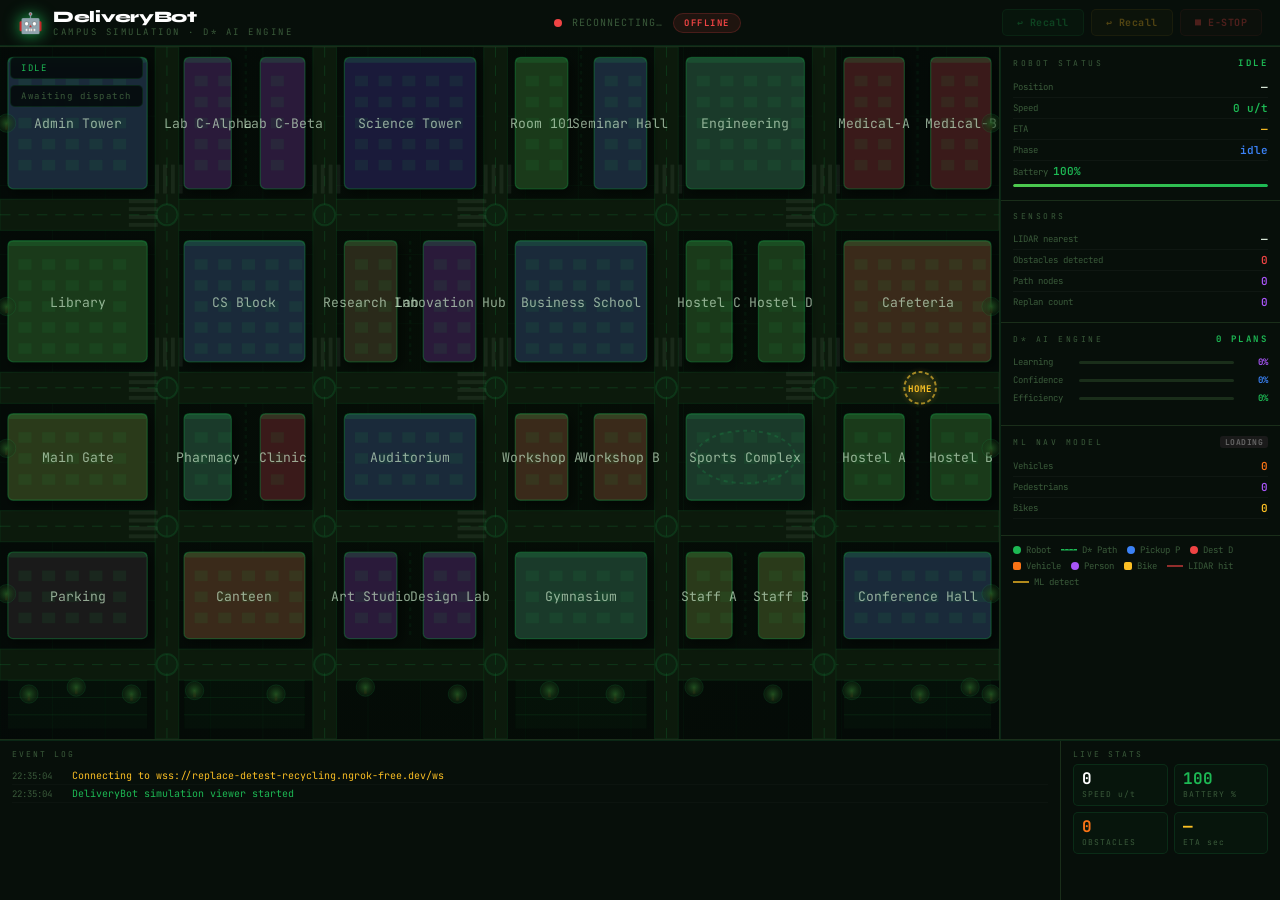
==== commit 2f1facad: "Add trained ML navigation model + live integration - sim/ml/: full PyTorch pipeline — data generator" ====
--- a/sim_viewer.html
+++ b/sim_viewer.html
@@ -316,6 +316,18 @@
     <div style="margin-top:8px;font-size:9px;color:var(--dim)" id="ai-routes"></div>
   </div>
 
+  <!-- ML Model -->
+  <div class="sb-sec">
+    <div class="sb-hdr" style="display:flex;align-items:center;gap:6px">
+      ML Nav Model
+      <span id="ml-badge" style="font-size:8px;padding:1px 5px;border-radius:3px;background:#1a1a1a;color:#666;font-weight:700;letter-spacing:.5px">LOADING</span>
+    </div>
+    <div class="kv"><span class="kv-k">Vehicles</span><span class="kv-v" id="ml-veh" style="color:#f97316">0</span></div>
+    <div class="kv"><span class="kv-k">Pedestrians</span><span class="kv-v" id="ml-ped" style="color:#a855f7">0</span></div>
+    <div class="kv"><span class="kv-k">Bikes</span><span class="kv-v" id="ml-bike" style="color:#fbbf24">0</span></div>
+    <div style="margin-top:6px" id="ml-det-list"></div>
+  </div>
+
   <!-- Legend -->
   <div class="legend">
     <div class="lg-item"><div class="lg-dot" style="background:#1db954"></div>Robot</div>
@@ -326,6 +338,7 @@
     <div class="lg-item"><div class="lg-dot" style="background:#a855f7"></div>Person</div>
     <div class="lg-item"><div class="lg-dot" style="background:#fbbf24;border-radius:2px"></div>Bike</div>
     <div class="lg-item"><div class="lg-line" style="background:rgba(239,68,68,.6)"></div>LIDAR hit</div>
+    <div class="lg-item"><div class="lg-line" style="background:rgba(251,191,36,.7)"></div>ML detect</div>
   </div>
 </div>
 
@@ -717,6 +730,35 @@
     ).join('');
   }
 
+  // ── ML panel ──────────────────────────────────────────────
+  const ml = s.ml || {};
+  const mlBadge = document.getElementById('ml-badge');
+  if(ml.active) {
+    mlBadge.textContent = 'ACTIVE';
+    mlBadge.style.background = 'rgba(251,191,36,.15)';
+    mlBadge.style.color = '#fbbf24';
+  } else {
+    mlBadge.textContent = 'INACTIVE';
+    mlBadge.style.background = '#1a1a1a';
+    mlBadge.style.color = '#555';
+  }
+  document.getElementById('ml-veh').textContent  = ml.vehicles  || 0;
+  document.getElementById('ml-ped').textContent  = ml.pedestrians || 0;
+  document.getElementById('ml-bike').textContent = ml.bikes     || 0;
+
+  const detList = document.getElementById('ml-det-list');
+  if(ml.detections && ml.detections.length) {
+    const COL = {vehicle:'#f97316', pedestrian:'#a855f7', bike:'#fbbf24', building:'#ef4444'};
+    detList.innerHTML = ml.detections.slice(0,6).map(d=>
+      `<div style="display:flex;justify-content:space-between;font-size:9px;padding:1px 0;color:${COL[d.label]||'#aaa'}">
+        <span>${d.label.toUpperCase()} ${Math.round(d.angle_deg)}&deg;</span>
+        <span style="color:var(--dim)">${Math.round(d.dist)}u &nbsp;${Math.round(d.confidence*100)}%</span>
+      </div>`
+    ).join('');
+  } else {
+    detList.innerHTML = '<div style="font-size:9px;color:var(--dim)">No objects in range</div>';
+  }
+
   // bottom stats
   document.getElementById('st-speed').textContent = r.speed.toFixed(1);
   document.getElementById('st-batt').textContent  = Math.round(r.battery);
@@ -1021,6 +1063,47 @@
   ctx.restore();
 }
 
+// ── ML detection overlay ──────────────────────────────────
+// Draws gold confidence rings + labels at positions reported by the ML model.
+// Each detection: {ray, angle_deg, label, confidence, dist}
+function drawMLDetections(rx, ry, detections) {
+  if(!detections || !detections.length) return;
+  ctx.save();
+  const ML_COL = { vehicle:'rgba(251,146,60,1)', pedestrian:'rgba(168,85,247,1)', bike:'rgba(251,191,36,1)', building:'rgba(239,68,68,0.6)' };
+  const pulse = (Math.sin(animT * 0.12) + 1) / 2;
+
+  detections.forEach(d => {
+    const ang = d.angle_deg * Math.PI / 180;
+    const wx  = rx + Math.cos(ang) * d.dist;
+    const wy  = ry + Math.sin(ang) * d.dist;
+    const px  = X(wx), py = Y(wy);
+    const col = ML_COL[d.label] || 'rgba(251,191,36,1)';
+    const r   = S(7 + pulse * 3);
+
+    // Outer pulsing ring (gold = ML-confirmed)
+    ctx.strokeStyle = col.replace(',1)', `,${0.35 + pulse * 0.25})`);
+    ctx.lineWidth   = S(1.8);
+    ctx.setLineDash([S(2), S(2)]);
+    ctx.beginPath(); ctx.arc(px, py, r, 0, Math.PI * 2); ctx.stroke();
+    ctx.setLineDash([]);
+
+    // Confidence bar arc (solid portion = confidence %)
+    ctx.strokeStyle = col;
+    ctx.lineWidth   = S(2.2);
+    ctx.beginPath();
+    ctx.arc(px, py, r, -Math.PI / 2, -Math.PI / 2 + d.confidence * Math.PI * 2);
+    ctx.stroke();
+
+    // Label
+    const lbl = { vehicle:'[VEH]', pedestrian:'[PED]', bike:'[BIKE]', building:'[BLD]' }[d.label] || d.label.toUpperCase();
+    ctx.fillStyle = col;
+    ctx.font = `bold ${S(7)}px JetBrains Mono, monospace`;
+    ctx.textAlign = 'left';
+    ctx.fillText(`ML ${lbl} ${Math.round(d.confidence * 100)}%`, px + S(9), py - S(2));
+  });
+  ctx.restore();
+}
+
 // ── Replanning pulse ──────────────────────────────────────
 function drawReplanPulse(rx, ry) {
   if(replanAnim <= 0) return;
@@ -1266,8 +1349,9 @@
     drawPath(s.path||[]);
   }
 
-  // LIDAR
+  // LIDAR + ML detection overlay
   drawLidar(r.x||HOME_X, r.y||HOME_Y, (s.lidar||{}).points||[]);
+  if((s.ml||{}).active) drawMLDetections(r.x||HOME_X, r.y||HOME_Y, (s.ml||{}).detections||[]);
 
   // Replan pulse
   drawReplanPulse(r.x||HOME_X, r.y||HOME_Y);
